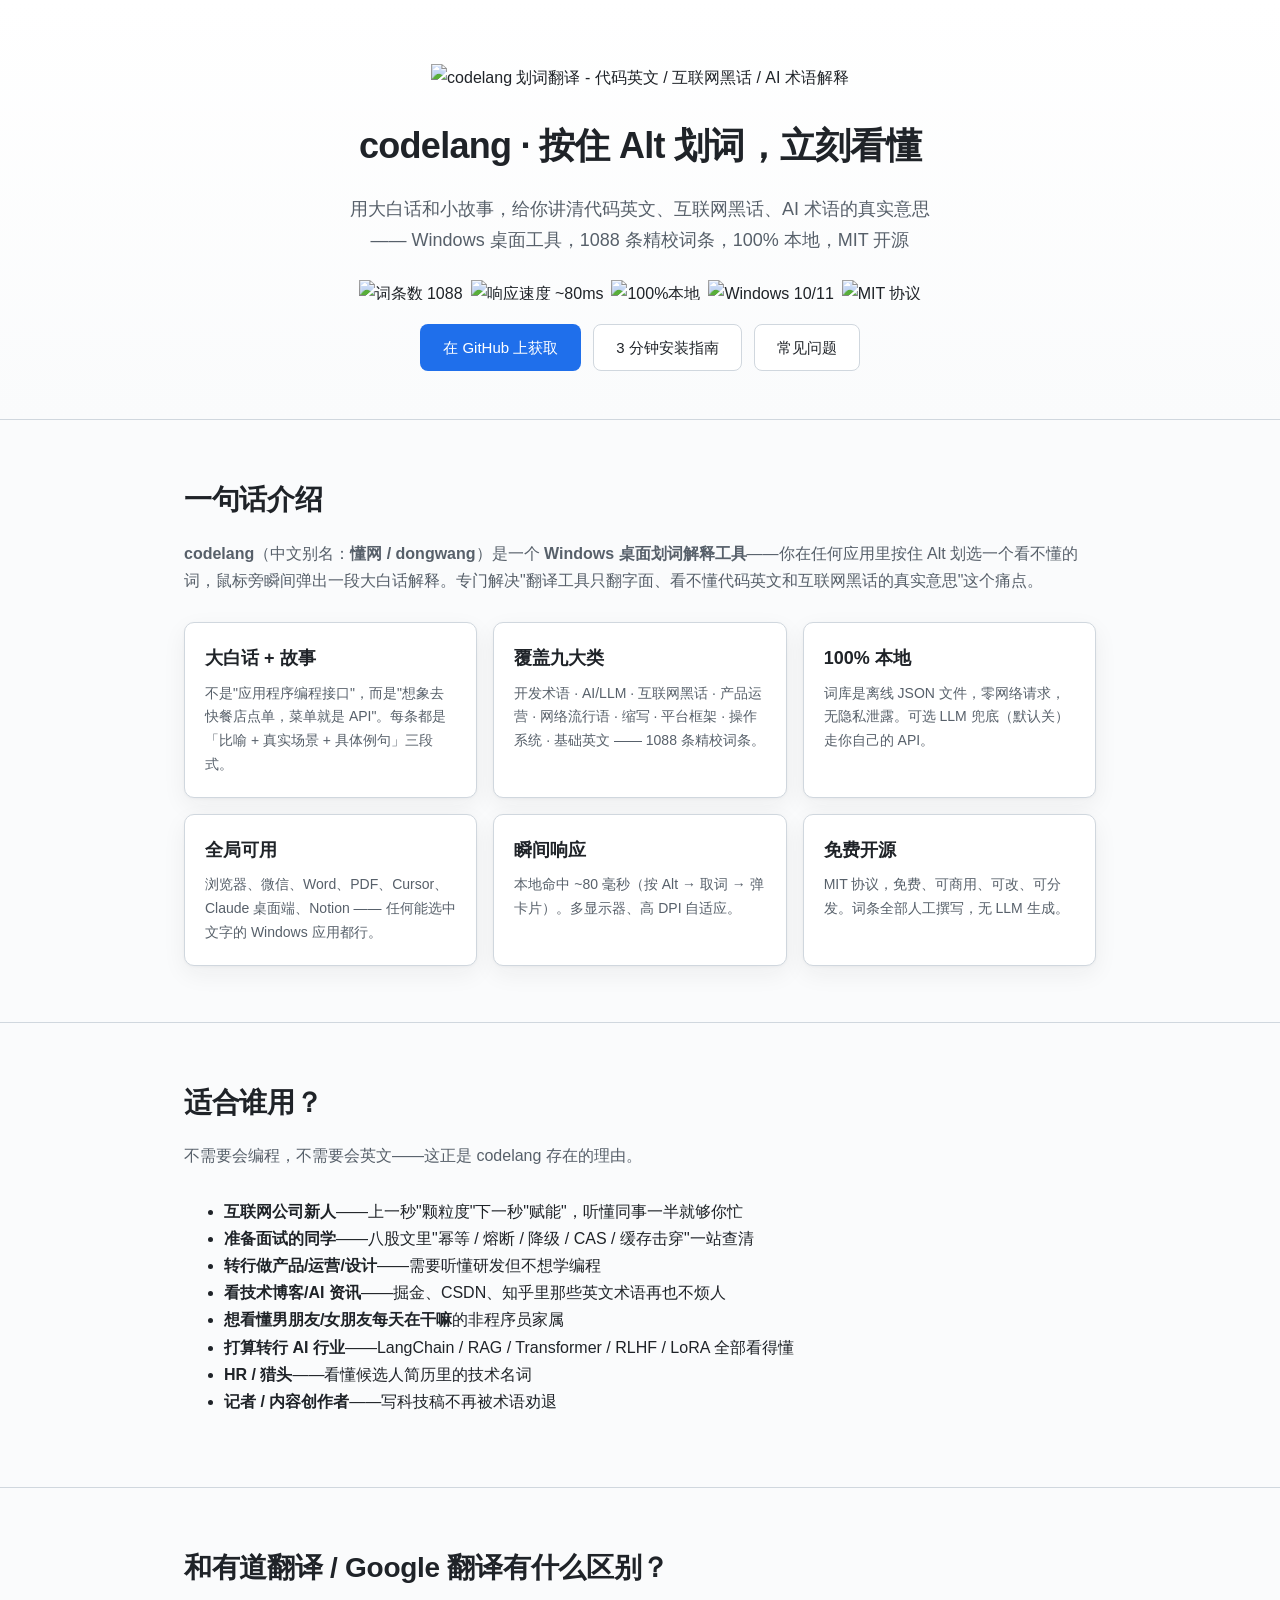
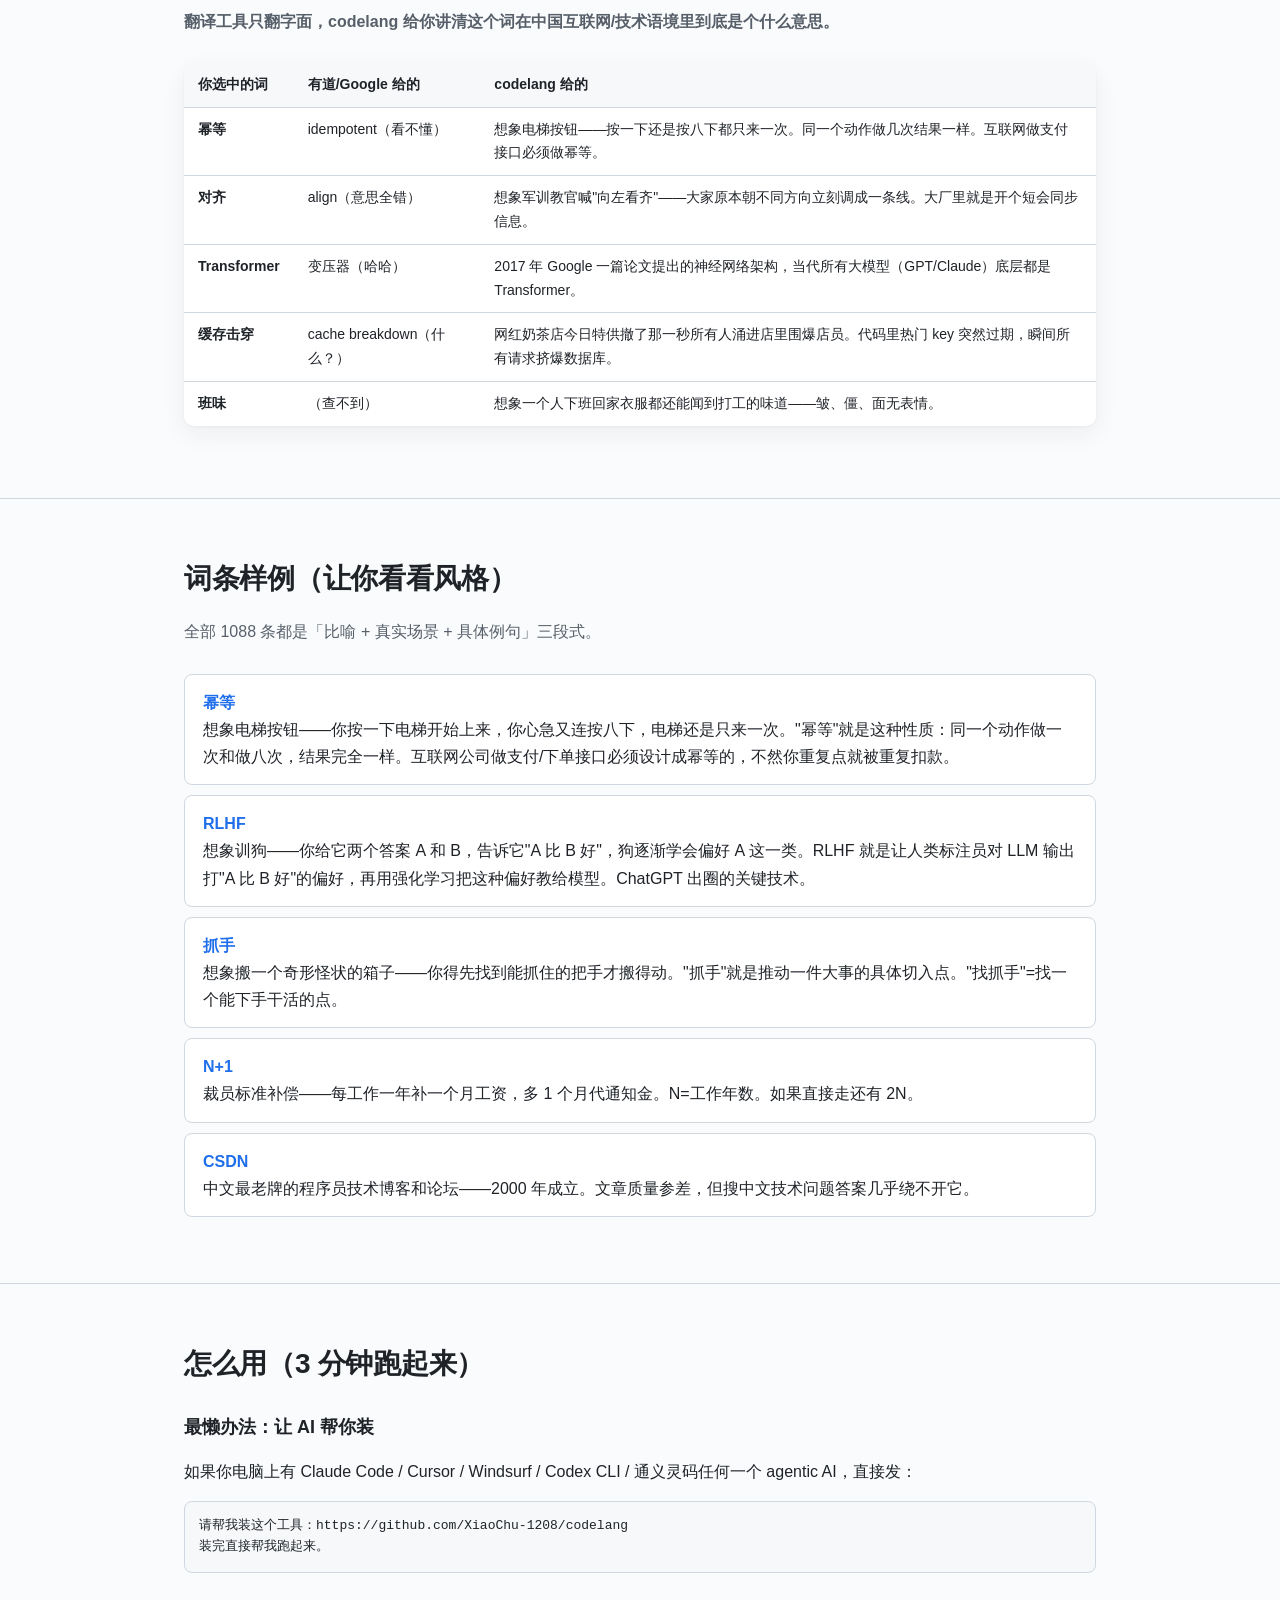
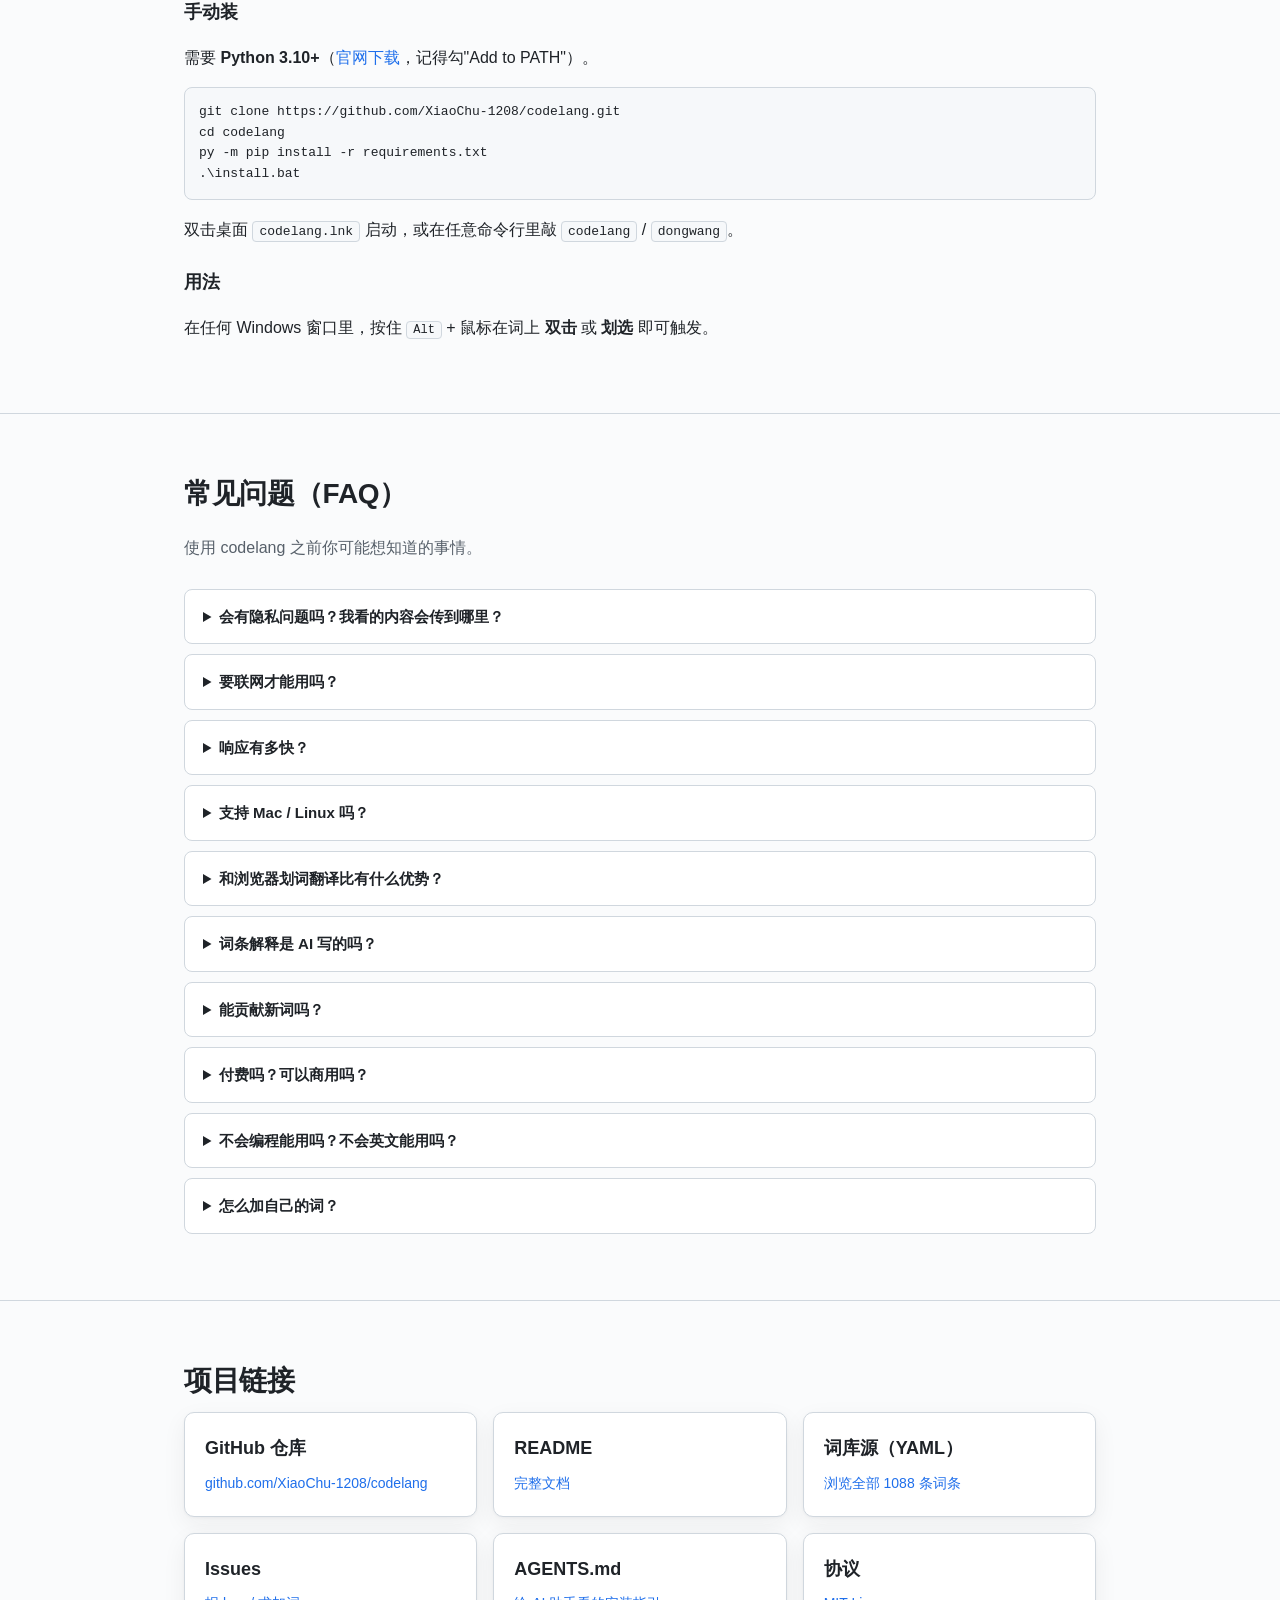
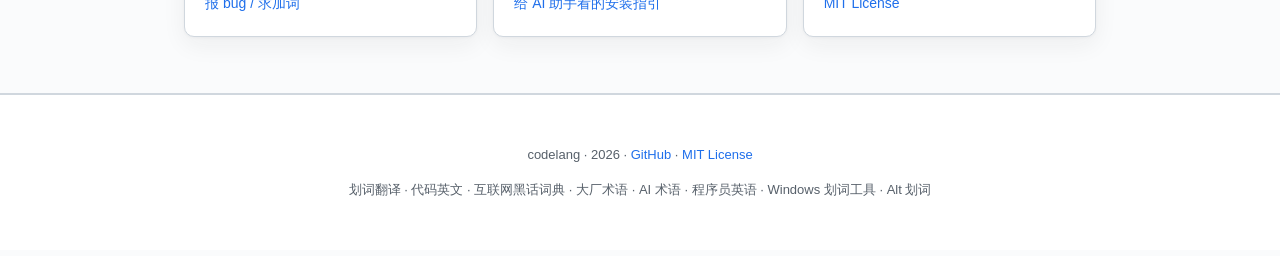
==== docs/index.html @ fe02ad82 "welcome 重做 + 版本号单数据源自动 bump welcome.py: - 参考竖型构图重做，PIL 在底盘下方合成淡青色光柱（trapezoid + 渐变 + 高斯模糊） - 旋转 -15°" ====
<!DOCTYPE html>
<html lang="zh-CN">
<head>
  <meta charset="UTF-8" />
  <meta name="viewport" content="width=device-width, initial-scale=1.0" />

  <!-- 基础 SEO -->
  <title>codelang · Windows 划词解释工具 | 代码英文 / 互联网黑话 / AI 术语秒懂</title>
  <meta name="description" content="codelang 是一个开源 Windows 桌面划词解释工具——按住 Alt + 鼠标划词，立刻弹出大白话解释卡片。1088 条人工撰写词条，覆盖代码英文、AI/LLM 术语、互联网公司黑话、面试八股、产品运营、网络流行语。100% 本地，零网络请求，MIT 协议免费开源。" />
  <meta name="keywords" content="划词翻译,代码英文,互联网黑话词典,大厂术语,程序员英语,AI 术语,LLM 术语,大模型术语,八股文,面试术语,中文 IT 词典,大白话编程,桌面划词工具,Windows 划词工具,Alt 划词,鼠标划词,术语词典,Transformer 是什么,RAG 是什么,幂等是什么,对齐是什么,颗粒度是什么,抓手是什么,班味,牛马,OKR,KPI,LGTM,LoRA,RLHF,MCP,vibe coding,Cursor,Claude Code,code dictionary,jargon translator,Chinese tech glossary" />
  <meta name="author" content="XiaoChu-1208" />
  <meta name="robots" content="index, follow" />
  <meta name="googlebot" content="index, follow" />
  <meta name="referrer" content="no-referrer-when-downgrade" />
  <link rel="canonical" href="https://xiaochu-1208.github.io/codelang/" />

  <!-- Open Graph（微信/QQ/Facebook/LinkedIn 分享卡） -->
  <meta property="og:type" content="website" />
  <meta property="og:site_name" content="codelang" />
  <meta property="og:title" content="codelang · 按住 Alt 划词，代码英文和互联网黑话秒懂" />
  <meta property="og:description" content="Windows 桌面划词解释工具。1088 条大白话词条，覆盖代码、AI、黑话、面试术语。100% 本地，开源 MIT。" />
  <meta property="og:url" content="https://xiaochu-1208.github.io/codelang/" />
  <meta property="og:image" content="https://raw.githubusercontent.com/XiaoChu-1208/codelang/main/assets/logo/banner-hero.png" />
  <meta property="og:image:width" content="1200" />
  <meta property="og:image:height" content="630" />
  <meta property="og:image:alt" content="codelang — 划词解释代码英文、互联网黑话、AI 术语" />
  <meta property="og:locale" content="zh_CN" />
  <meta property="og:locale:alternate" content="en_US" />

  <!-- Twitter Card -->
  <meta name="twitter:card" content="summary_large_image" />
  <meta name="twitter:title" content="codelang · 按住 Alt 划词，代码英文和互联网黑话秒懂" />
  <meta name="twitter:description" content="Windows 桌面划词解释工具。1088 条大白话词条，覆盖代码、AI、黑话、面试术语。100% 本地。" />
  <meta name="twitter:image" content="https://raw.githubusercontent.com/XiaoChu-1208/codelang/main/assets/logo/banner-hero.png" />
  <meta name="twitter:image:alt" content="codelang — 划词解释代码英文、互联网黑话、AI 术语" />

  <!-- Favicon -->
  <link rel="icon" type="image/png" sizes="32x32" href="https://raw.githubusercontent.com/XiaoChu-1208/codelang/main/assets/logo/icon-32.png" />
  <link rel="icon" type="image/png" sizes="16x16" href="https://raw.githubusercontent.com/XiaoChu-1208/codelang/main/assets/logo/icon-16.png" />
  <link rel="apple-touch-icon" sizes="256x256" href="https://raw.githubusercontent.com/XiaoChu-1208/codelang/main/assets/logo/icon-256.png" />

  <!-- 国际化（备用语言） -->
  <link rel="alternate" hreflang="zh-CN" href="https://xiaochu-1208.github.io/codelang/" />
  <link rel="alternate" hreflang="x-default" href="https://xiaochu-1208.github.io/codelang/" />

  <!-- 结构化数据：SoftwareApplication -->
  <script type="application/ld+json">
  {
    "@context": "https://schema.org",
    "@type": "SoftwareApplication",
    "name": "codelang",
    "alternateName": ["懂网", "dongwang", "代码黑话词典"],
    "operatingSystem": "Windows 10, Windows 11",
    "applicationCategory": "UtilityApplication",
    "applicationSubCategory": "Dictionary",
    "softwareVersion": "0.1.2",
    "downloadUrl": "https://github.com/XiaoChu-1208/codelang",
    "url": "https://github.com/XiaoChu-1208/codelang",
    "sameAs": ["https://github.com/XiaoChu-1208/codelang"],
    "license": "https://opensource.org/licenses/MIT",
    "inLanguage": ["zh-CN", "en"],
    "description": "一个用大白话和小故事，给你解释代码英文、互联网黑话、AI 术语的 Windows 桌面小工具。按住 Alt + 鼠标划词，立刻弹出解释卡片。1088 条人工撰写词条，100% 本地查询，MIT 协议开源免费。",
    "featureList": [
      "Alt + 鼠标划词全局触发（任意 Windows 窗口）",
      "1088 条人工撰写词条 / 2410 个查询键",
      "9 大类覆盖：开发术语、AI/LLM、互联网黑话、产品运营、流行语、缩写、平台、系统、基础英文",
      "100% 本地查询，无网络请求，无隐私泄露",
      "可选 LLM 兜底（Anthropic Claude / OpenAI）",
      "支持任意 Windows 窗口（浏览器、Office、PDF、Cursor、Claude 桌面端、IM）",
      "多显示器、高 DPI 自适应"
    ],
    "offers": {"@type": "Offer", "price": "0", "priceCurrency": "USD"},
    "aggregateRating": {"@type": "AggregateRating", "ratingValue": "5", "ratingCount": "1", "bestRating": "5"},
    "author": {"@type": "Person", "name": "XiaoChu-1208", "url": "https://github.com/XiaoChu-1208"},
    "image": "https://raw.githubusercontent.com/XiaoChu-1208/codelang/main/assets/logo/banner-hero.png"
  }
  </script>

  <!-- 结构化数据：FAQPage -->
  <script type="application/ld+json">
  {
    "@context": "https://schema.org",
    "@type": "FAQPage",
    "mainEntity": [
      {
        "@type": "Question",
        "name": "codelang 是什么？",
        "acceptedAnswer": {
          "@type": "Answer",
          "text": "codelang（中文别名：懂网 / dongwang）是一个开源的 Windows 桌面划词解释工具。在任何 Windows 应用里（浏览器、微信、Word、PDF、Cursor、Claude 桌面端）按住 Alt 键 + 鼠标划词，鼠标旁立刻弹出大白话解释卡片。专门用比喻和故事讲清代码英文、互联网黑话、AI 术语的真实意思。收录 1088 条人工撰写词条，100% 本地查询，MIT 协议免费开源。"
        }
      },
      {
        "@type": "Question",
        "name": "和有道翻译、Google 翻译有什么区别？",
        "acceptedAnswer": {
          "@type": "Answer",
          "text": "翻译工具只翻字面，codelang 给你讲清这个词在中国互联网/技术语境里的真实意思。比如 'Transformer' 有道翻译给你 '变压器'，codelang 告诉你 '2017 年 Google 论文提出的神经网络架构，当代所有大模型底层都是它'；'对齐' 翻译给 'align'，codelang 告诉你 '想象军训教官喊向左看齐，大厂里就是开短会同步信息'。"
        }
      },
      {
        "@type": "Question",
        "name": "和 OpenAI Translator、Bob、沉浸式翻译有什么区别？",
        "acceptedAnswer": {
          "@type": "Answer",
          "text": "那些工具是翻译器，codelang 是词典 + 解释器。它们把英文翻成中文（仍然是字面），codelang 直接给你讲懂这个概念。看完 codelang 解释会 '原来这就是 Transformer'，看完翻译你只知道字面是 '变压器'。"
        }
      },
      {
        "@type": "Question",
        "name": "需要会编程才能用吗？",
        "acceptedAnswer": {
          "@type": "Answer",
          "text": "完全不需要。所有 1088 条解释都用大白话 + 生活比喻——比如 API 不会说 '应用程序编程接口' 而是 '想象去快餐店点单，菜单就是 API'。产品经理、运营、设计师、HR、家属都能用。"
        }
      },
      {
        "@type": "Question",
        "name": "支持哪些操作系统？",
        "acceptedAnswer": {
          "@type": "Answer",
          "text": "目前只支持 Windows 10 / 11（依赖 Win32 API 取剪贴板和监听全局热键）。macOS 和 Linux 版在规划中，欢迎贡献。备用方案：浏览器扩展可在 Chrome/Edge/Firefox 上使用（限网页内）。"
        }
      },
      {
        "@type": "Question",
        "name": "会有隐私问题吗？我看的内容会传到哪里？",
        "acceptedAnswer": {
          "@type": "Answer",
          "text": "完全本地。词库是离线 JSON 文件，查询全在你电脑内存里完成，零网络请求。除非你主动开启 'AI 兜底'（默认关），才会把没收录的词单独发给 AI 解释——这个功能 100% 可选。"
        }
      },
      {
        "@type": "Question",
        "name": "怎么安装？",
        "acceptedAnswer": {
          "@type": "Answer",
          "text": "需要 Python 3.10+。从 GitHub 克隆 https://github.com/XiaoChu-1208/codelang，跑 py -m pip install -r requirements.txt，双击 install.bat 自动加 PATH 和桌面快捷方式。最懒的方式是让 Claude Code / Cursor 等 AI 助手帮你装：直接发链接给 AI 说 '帮我装这个工具'。"
        }
      },
      {
        "@type": "Question",
        "name": "响应速度有多快？",
        "acceptedAnswer": {
          "@type": "Answer",
          "text": "本地命中 ~80 毫秒（含按 Alt → 取词 → 弹卡片 → 显示），体感是'瞬间'。"
        }
      },
      {
        "@type": "Question",
        "name": "词条样例长什么样？",
        "acceptedAnswer": {
          "@type": "Answer",
          "text": "全部「比喻 + 真实场景 + 具体例句」三段式。例：幂等 → '想象电梯按钮——按一下还是按八下都只来一次'；缓存击穿 → '网红奶茶店今日特供撤了那一秒所有人涌进店里围爆店员'；RLHF → '想象训狗，你给它两个答案告诉它 A 比 B 好，狗逐渐学会偏好 A'；班味 → '一个人下班回家衣服都还能闻到打工的味道——皱、僵、面无表情'。"
        }
      },
      {
        "@type": "Question",
        "name": "付费吗？可以商用吗？",
        "acceptedAnswer": {
          "@type": "Answer",
          "text": "100% 免费、开源、MIT 协议。可商用、可改、可分发，无任何限制。"
        }
      }
    ]
  }
  </script>

  <style>
    :root {
      --bg: #fafbfc;
      --bg-card: #ffffff;
      --bg-code: #f6f8fa;
      --fg: #1f2328;
      --fg-muted: #57606a;
      --border: #d0d7de;
      --accent: #1f6feb;
      --accent-hover: #1158c7;
      --green: #1a7f37;
      --orange: #d97706;
      --shadow: 0 1px 3px rgba(31, 35, 40, 0.04), 0 8px 24px rgba(31, 35, 40, 0.06);
    }
    @media (prefers-color-scheme: dark) {
      :root {
        --bg: #0d1117;
        --bg-card: #161b22;
        --bg-code: #1c2128;
        --fg: #e6edf3;
        --fg-muted: #8b949e;
        --border: #30363d;
        --accent: #58a6ff;
        --accent-hover: #79b8ff;
        --green: #3fb950;
        --orange: #f0883e;
        --shadow: 0 1px 3px rgba(0, 0, 0, 0.4), 0 8px 24px rgba(0, 0, 0, 0.3);
      }
    }
    * { box-sizing: border-box; }
    html { scroll-behavior: smooth; }
    body {
      margin: 0;
      font-family: -apple-system, BlinkMacSystemFont, "Segoe UI", "PingFang SC", "Microsoft YaHei", "Helvetica Neue", Arial, sans-serif;
      font-size: 16px;
      line-height: 1.7;
      color: var(--fg);
      background: var(--bg);
      -webkit-font-smoothing: antialiased;
    }
    .container {
      max-width: 960px;
      margin: 0 auto;
      padding: 0 24px;
    }
    header.hero {
      padding: 64px 24px 48px;
      text-align: center;
      background: linear-gradient(180deg, var(--bg-card) 0%, var(--bg) 100%);
      border-bottom: 1px solid var(--border);
    }
    header.hero img.banner {
      max-width: 560px;
      width: 100%;
      height: auto;
      margin-bottom: 24px;
    }
    header.hero h1 {
      font-size: 36px;
      margin: 0 0 12px;
      letter-spacing: -0.02em;
    }
    header.hero .tagline {
      font-size: 18px;
      color: var(--fg-muted);
      margin-bottom: 24px;
    }
    .badges { display: flex; gap: 8px; justify-content: center; flex-wrap: wrap; margin: 20px 0; }
    .badges img { height: 20px; }
    .cta-row { display: flex; gap: 12px; justify-content: center; flex-wrap: wrap; margin-top: 24px; }
    .btn {
      display: inline-block;
      padding: 10px 22px;
      border-radius: 8px;
      font-size: 15px;
      font-weight: 500;
      text-decoration: none;
      transition: all 0.15s;
      border: 1px solid transparent;
    }
    .btn.primary { background: var(--accent); color: white; }
    .btn.primary:hover { background: var(--accent-hover); }
    .btn.secondary { background: var(--bg-card); color: var(--fg); border-color: var(--border); }
    .btn.secondary:hover { background: var(--bg-code); }

    section { padding: 56px 0; border-bottom: 1px solid var(--border); }
    section:last-child { border-bottom: none; }
    section h2 {
      font-size: 28px;
      margin: 0 0 8px;
      letter-spacing: -0.01em;
    }
    section .lead {
      color: var(--fg-muted);
      font-size: 16px;
      margin-bottom: 28px;
    }
    h3 { font-size: 18px; margin: 24px 0 8px; }

    .grid {
      display: grid;
      grid-template-columns: repeat(auto-fit, minmax(280px, 1fr));
      gap: 16px;
    }
    .card {
      background: var(--bg-card);
      border: 1px solid var(--border);
      border-radius: 10px;
      padding: 20px;
      box-shadow: var(--shadow);
    }
    .card h3 { margin-top: 0; }
    .card p { margin: 0; color: var(--fg-muted); font-size: 14px; }

    table {
      width: 100%;
      border-collapse: collapse;
      margin: 16px 0;
      background: var(--bg-card);
      border-radius: 10px;
      overflow: hidden;
      box-shadow: var(--shadow);
    }
    table th, table td {
      padding: 10px 14px;
      text-align: left;
      border-bottom: 1px solid var(--border);
      font-size: 14px;
      vertical-align: top;
    }
    table th { background: var(--bg-code); font-weight: 600; }
    table tr:last-child td { border-bottom: none; }

    code, kbd {
      font-family: ui-monospace, SFMono-Regular, "SF Mono", Consolas, "Liberation Mono", monospace;
      font-size: 13px;
      background: var(--bg-code);
      padding: 2px 6px;
      border-radius: 4px;
      border: 1px solid var(--border);
    }
    kbd { font-size: 12px; padding: 1px 6px; }
    pre {
      background: var(--bg-code);
      border: 1px solid var(--border);
      border-radius: 8px;
      padding: 14px;
      overflow-x: auto;
      font-size: 13px;
      line-height: 1.6;
    }
    pre code { background: none; border: none; padding: 0; }

    details.faq {
      background: var(--bg-card);
      border: 1px solid var(--border);
      border-radius: 8px;
      padding: 14px 18px;
      margin-bottom: 10px;
    }
    details.faq summary { cursor: pointer; font-weight: 600; font-size: 15px; }
    details.faq[open] summary { margin-bottom: 8px; }
    details.faq p { margin: 6px 0; color: var(--fg); }

    .term-sample {
      background: var(--bg-card);
      border: 1px solid var(--border);
      border-radius: 8px;
      padding: 14px 18px;
      margin: 10px 0;
    }
    .term-sample b { color: var(--accent); }

    footer {
      text-align: center;
      padding: 36px 24px;
      color: var(--fg-muted);
      font-size: 13px;
      border-top: 1px solid var(--border);
      background: var(--bg-card);
    }
    footer a { color: var(--accent); text-decoration: none; }
    footer a:hover { text-decoration: underline; }

    a { color: var(--accent); text-decoration: none; }
    a:hover { text-decoration: underline; }

    @media (max-width: 640px) {
      header.hero { padding: 40px 16px 32px; }
      header.hero h1 { font-size: 26px; }
      header.hero .tagline { font-size: 16px; }
      section { padding: 40px 0; }
      section h2 { font-size: 22px; }
    }
  </style>
</head>

<body>

<header class="hero">
  <div class="container">
    <img src="https://raw.githubusercontent.com/XiaoChu-1208/codelang/main/assets/logo/banner-hero.png" alt="codelang 划词翻译 - 代码英文 / 互联网黑话 / AI 术语解释" class="banner" />
    <h1>codelang · 按住 Alt 划词，立刻看懂</h1>
    <p class="tagline">用大白话和小故事，给你讲清代码英文、互联网黑话、AI 术语的真实意思<br>—— Windows 桌面工具，1088 条精校词条，100% 本地，MIT 开源</p>

    <div class="badges">
      <img alt="词条数 1088" src="https://img.shields.io/badge/词条-1088-blue">
      <img alt="响应速度 ~80ms" src="https://img.shields.io/badge/响应-~80ms-green">
      <img alt="100%本地" src="https://img.shields.io/badge/100%25-本地-orange">
      <img alt="Windows 10/11" src="https://img.shields.io/badge/Windows-10%20%7C%2011-blueviolet">
      <img alt="MIT 协议" src="https://img.shields.io/badge/license-MIT-lightgrey">
    </div>

    <div class="cta-row">
      <a href="https://github.com/XiaoChu-1208/codelang" class="btn primary">在 GitHub 上获取</a>
      <a href="#install" class="btn secondary">3 分钟安装指南</a>
      <a href="#faq" class="btn secondary">常见问题</a>
    </div>
  </div>
</header>

<section id="tldr">
  <div class="container">
    <h2>一句话介绍</h2>
    <p class="lead"><b>codelang</b>（中文别名：<b>懂网 / dongwang</b>）是一个 <b>Windows 桌面划词解释工具</b>——你在任何应用里按住 Alt 划选一个看不懂的词，鼠标旁瞬间弹出一段大白话解释。专门解决"翻译工具只翻字面、看不懂代码英文和互联网黑话的真实意思"这个痛点。</p>

    <div class="grid">
      <div class="card">
        <h3>大白话 + 故事</h3>
        <p>不是"应用程序编程接口"，而是"想象去快餐店点单，菜单就是 API"。每条都是「比喻 + 真实场景 + 具体例句」三段式。</p>
      </div>
      <div class="card">
        <h3>覆盖九大类</h3>
        <p>开发术语 · AI/LLM · 互联网黑话 · 产品运营 · 网络流行语 · 缩写 · 平台框架 · 操作系统 · 基础英文 —— 1088 条精校词条。</p>
      </div>
      <div class="card">
        <h3>100% 本地</h3>
        <p>词库是离线 JSON 文件，零网络请求，无隐私泄露。可选 LLM 兜底（默认关）走你自己的 API。</p>
      </div>
      <div class="card">
        <h3>全局可用</h3>
        <p>浏览器、微信、Word、PDF、Cursor、Claude 桌面端、Notion —— 任何能选中文字的 Windows 应用都行。</p>
      </div>
      <div class="card">
        <h3>瞬间响应</h3>
        <p>本地命中 ~80 毫秒（按 Alt → 取词 → 弹卡片）。多显示器、高 DPI 自适应。</p>
      </div>
      <div class="card">
        <h3>免费开源</h3>
        <p>MIT 协议，免费、可商用、可改、可分发。词条全部人工撰写，无 LLM 生成。</p>
      </div>
    </div>
  </div>
</section>

<section id="who">
  <div class="container">
    <h2>适合谁用？</h2>
    <p class="lead">不需要会编程，不需要会英文——这正是 codelang 存在的理由。</p>
    <ul>
      <li><b>互联网公司新人</b>——上一秒"颗粒度"下一秒"赋能"，听懂同事一半就够你忙</li>
      <li><b>准备面试的同学</b>——八股文里"幂等 / 熔断 / 降级 / CAS / 缓存击穿"一站查清</li>
      <li><b>转行做产品/运营/设计</b>——需要听懂研发但不想学编程</li>
      <li><b>看技术博客/AI 资讯</b>——掘金、CSDN、知乎里那些英文术语再也不烦人</li>
      <li><b>想看懂男朋友/女朋友每天在干嘛</b>的非程序员家属</li>
      <li><b>打算转行 AI 行业</b>——LangChain / RAG / Transformer / RLHF / LoRA 全部看得懂</li>
      <li><b>HR / 猎头</b>——看懂候选人简历里的技术名词</li>
      <li><b>记者 / 内容创作者</b>——写科技稿不再被术语劝退</li>
    </ul>
  </div>
</section>

<section id="vs">
  <div class="container">
    <h2>和有道翻译 / Google 翻译有什么区别？</h2>
    <p class="lead"><b>翻译工具只翻字面，codelang 给你讲清这个词在中国互联网/技术语境里到底是个什么意思。</b></p>
    <table>
      <thead>
        <tr><th>你选中的词</th><th>有道/Google 给的</th><th>codelang 给的</th></tr>
      </thead>
      <tbody>
        <tr>
          <td><b>幂等</b></td>
          <td>idempotent（看不懂）</td>
          <td>想象电梯按钮——按一下还是按八下都只来一次。同一个动作做几次结果一样。互联网做支付接口必须做幂等。</td>
        </tr>
        <tr>
          <td><b>对齐</b></td>
          <td>align（意思全错）</td>
          <td>想象军训教官喊"向左看齐"——大家原本朝不同方向立刻调成一条线。大厂里就是开个短会同步信息。</td>
        </tr>
        <tr>
          <td><b>Transformer</b></td>
          <td>变压器（哈哈）</td>
          <td>2017 年 Google 一篇论文提出的神经网络架构，当代所有大模型（GPT/Claude）底层都是 Transformer。</td>
        </tr>
        <tr>
          <td><b>缓存击穿</b></td>
          <td>cache breakdown（什么？）</td>
          <td>网红奶茶店今日特供撤了那一秒所有人涌进店里围爆店员。代码里热门 key 突然过期，瞬间所有请求挤爆数据库。</td>
        </tr>
        <tr>
          <td><b>班味</b></td>
          <td>（查不到）</td>
          <td>想象一个人下班回家衣服都还能闻到打工的味道——皱、僵、面无表情。</td>
        </tr>
      </tbody>
    </table>
  </div>
</section>

<section id="samples">
  <div class="container">
    <h2>词条样例（让你看看风格）</h2>
    <p class="lead">全部 1088 条都是「比喻 + 真实场景 + 具体例句」三段式。</p>

    <div class="term-sample">
      <b>幂等</b><br>
      想象电梯按钮——你按一下电梯开始上来，你心急又连按八下，电梯还是只来一次。"幂等"就是这种性质：同一个动作做一次和做八次，结果完全一样。互联网公司做支付/下单接口必须设计成幂等的，不然你重复点就被重复扣款。
    </div>

    <div class="term-sample">
      <b>RLHF</b><br>
      想象训狗——你给它两个答案 A 和 B，告诉它"A 比 B 好"，狗逐渐学会偏好 A 这一类。RLHF 就是让人类标注员对 LLM 输出打"A 比 B 好"的偏好，再用强化学习把这种偏好教给模型。ChatGPT 出圈的关键技术。
    </div>

    <div class="term-sample">
      <b>抓手</b><br>
      想象搬一个奇形怪状的箱子——你得先找到能抓住的把手才搬得动。"抓手"就是推动一件大事的具体切入点。"找抓手"=找一个能下手干活的点。
    </div>

    <div class="term-sample">
      <b>N+1</b><br>
      裁员标准补偿——每工作一年补一个月工资，多 1 个月代通知金。N=工作年数。如果直接走还有 2N。
    </div>

    <div class="term-sample">
      <b>CSDN</b><br>
      中文最老牌的程序员技术博客和论坛——2000 年成立。文章质量参差，但搜中文技术问题答案几乎绕不开它。
    </div>
  </div>
</section>

<section id="install">
  <div class="container">
    <h2>怎么用（3 分钟跑起来）</h2>

    <h3>最懒办法：让 AI 帮你装</h3>
    <p>如果你电脑上有 Claude Code / Cursor / Windsurf / Codex CLI / 通义灵码任何一个 agentic AI，直接发：</p>
    <pre><code>请帮我装这个工具：https://github.com/XiaoChu-1208/codelang
装完直接帮我跑起来。</code></pre>

    <h3>手动装</h3>
    <p>需要 <b>Python 3.10+</b>（<a href="https://www.python.org/downloads/">官网下载</a>，记得勾"Add to PATH"）。</p>
    <pre><code>git clone https://github.com/XiaoChu-1208/codelang.git
cd codelang
py -m pip install -r requirements.txt
.\install.bat</code></pre>
    <p>双击桌面 <code>codelang.lnk</code> 启动，或在任意命令行里敲 <code>codelang</code> / <code>dongwang</code>。</p>

    <h3>用法</h3>
    <p>在任何 Windows 窗口里，按住 <kbd>Alt</kbd> + 鼠标在词上 <b>双击</b> 或 <b>划选</b> 即可触发。</p>
  </div>
</section>

<section id="faq">
  <div class="container">
    <h2>常见问题（FAQ）</h2>
    <p class="lead">使用 codelang 之前你可能想知道的事情。</p>

    <details class="faq">
      <summary>会有隐私问题吗？我看的内容会传到哪里？</summary>
      <p>完全本地。词库是离线 JSON 文件，查询全在你电脑内存里完成，零网络请求。除非你主动开启"AI 兜底"（默认关），才会把没收录的词单独发给 AI 解释——这个功能 100% 可选。</p>
    </details>

    <details class="faq">
      <summary>要联网才能用吗？</summary>
      <p>不要。断网状态下完全可以用，词库都在本地。</p>
    </details>

    <details class="faq">
      <summary>响应有多快？</summary>
      <p>本地命中 ~80 毫秒（含按 Alt → 取词 → 弹卡片 → 显示），体感是"瞬间"。</p>
    </details>

    <details class="faq">
      <summary>支持 Mac / Linux 吗？</summary>
      <p>目前只有 Windows 版（依赖 Win32 API 取剪贴板和监听全局热键）。Mac/Linux 版在规划中，欢迎贡献。备用方案：浏览器扩展可在 Chrome/Edge/Firefox 上使用（限网页内）。</p>
    </details>

    <details class="faq">
      <summary>和浏览器划词翻译比有什么优势？</summary>
      <p>浏览器划词翻译只在浏览器里有效，codelang 在<b>任何窗口</b>都能用（Cursor、Claude 桌面端、PDF 阅读器、微信、Office 全覆盖）。而且我们不是翻译，是用比喻和场景化语言解释概念。</p>
    </details>

    <details class="faq">
      <summary>词条解释是 AI 写的吗？</summary>
      <p>所有词条都是人工撰写的大白话风格，不是 AI 直接生成的产物（虽然 Claude 帮忙起草，但每条都过了人工调校确保通俗易懂）。</p>
    </details>

    <details class="faq">
      <summary>能贡献新词吗？</summary>
      <p>欢迎！直接提 Pull Request 修改 <code>dict/*.yaml</code> 文件即可，格式参考已有词条。也可以提 Issue 说"我希望加 XXX 词"。</p>
    </details>

    <details class="faq">
      <summary>付费吗？可以商用吗？</summary>
      <p><b>100% 免费、开源、MIT 协议。</b>可商用、可改、可分发，无任何限制。</p>
    </details>

    <details class="faq">
      <summary>不会编程能用吗？不会英文能用吗？</summary>
      <p>能。这正是 codelang 存在的理由——所有解释都用大白话 + 生活比喻，不需要懂任何编程或英文。产品经理、运营、设计师、HR、家属都能用。</p>
    </details>

    <details class="faq">
      <summary>怎么加自己的词？</summary>
      <p>卡片弹出"未收录"时点「我录入这个词」按钮，输入含义保存，下次同样的词直接命中。不用懂代码、不用碰文件。或者直接编辑 <code>dict/*.yaml</code> 任何一个文件，托盘菜单点「重新加载词典」立即生效。</p>
    </details>
  </div>
</section>

<section id="links">
  <div class="container">
    <h2>项目链接</h2>
    <div class="grid">
      <div class="card">
        <h3>GitHub 仓库</h3>
        <p><a href="https://github.com/XiaoChu-1208/codelang">github.com/XiaoChu-1208/codelang</a></p>
      </div>
      <div class="card">
        <h3>README</h3>
        <p><a href="https://github.com/XiaoChu-1208/codelang/blob/main/README.md">完整文档</a></p>
      </div>
      <div class="card">
        <h3>词库源（YAML）</h3>
        <p><a href="https://github.com/XiaoChu-1208/codelang/tree/main/dict">浏览全部 1088 条词条</a></p>
      </div>
      <div class="card">
        <h3>Issues</h3>
        <p><a href="https://github.com/XiaoChu-1208/codelang/issues">报 bug / 求加词</a></p>
      </div>
      <div class="card">
        <h3>AGENTS.md</h3>
        <p><a href="https://github.com/XiaoChu-1208/codelang/blob/main/AGENTS.md">给 AI 助手看的安装指引</a></p>
      </div>
      <div class="card">
        <h3>协议</h3>
        <p><a href="https://github.com/XiaoChu-1208/codelang/blob/main/LICENSE">MIT License</a></p>
      </div>
    </div>
  </div>
</section>

<footer>
  <p>
    codelang · 2026 ·
    <a href="https://github.com/XiaoChu-1208/codelang">GitHub</a> ·
    <a href="https://github.com/XiaoChu-1208/codelang/blob/main/LICENSE">MIT License</a>
  </p>
  <p>
    划词翻译 · 代码英文 · 互联网黑话词典 · 大厂术语 · AI 术语 · 程序员英语 · Windows 划词工具 · Alt 划词
  </p>
</footer>

</body>
</html>
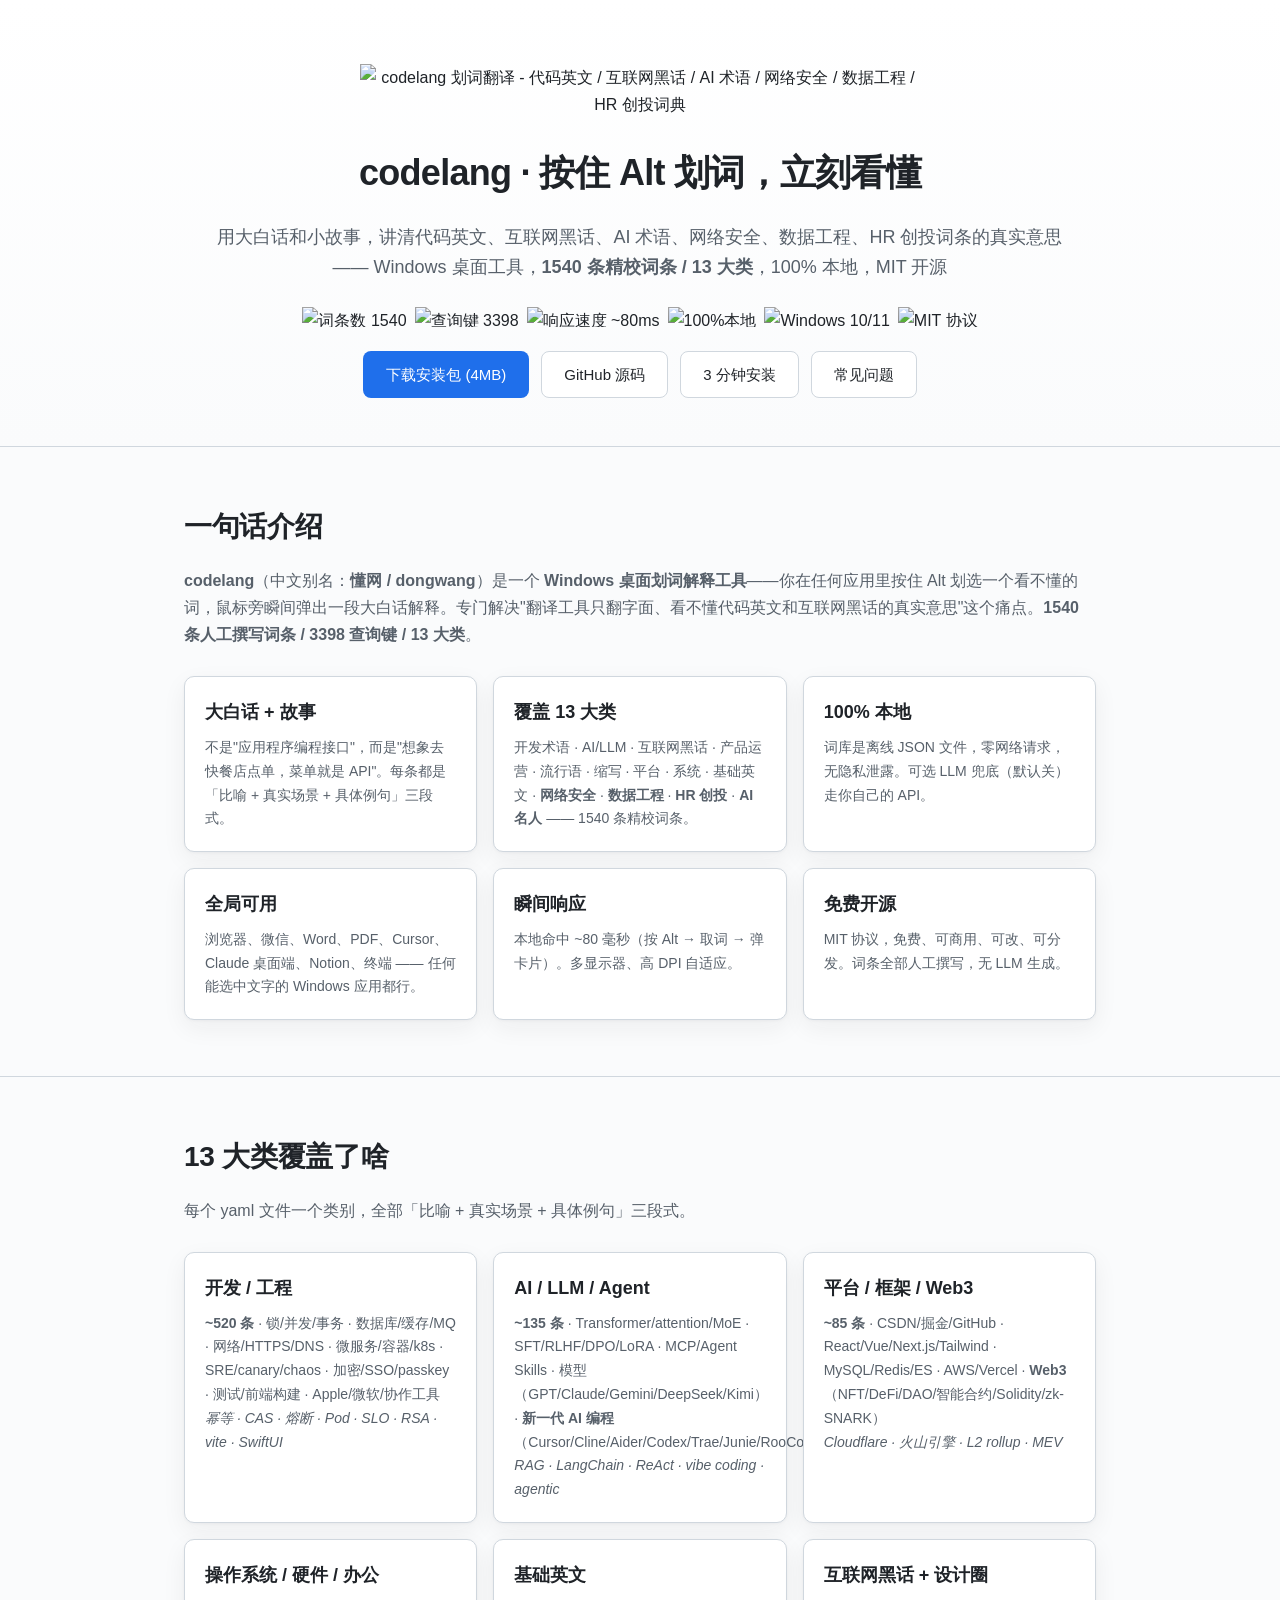
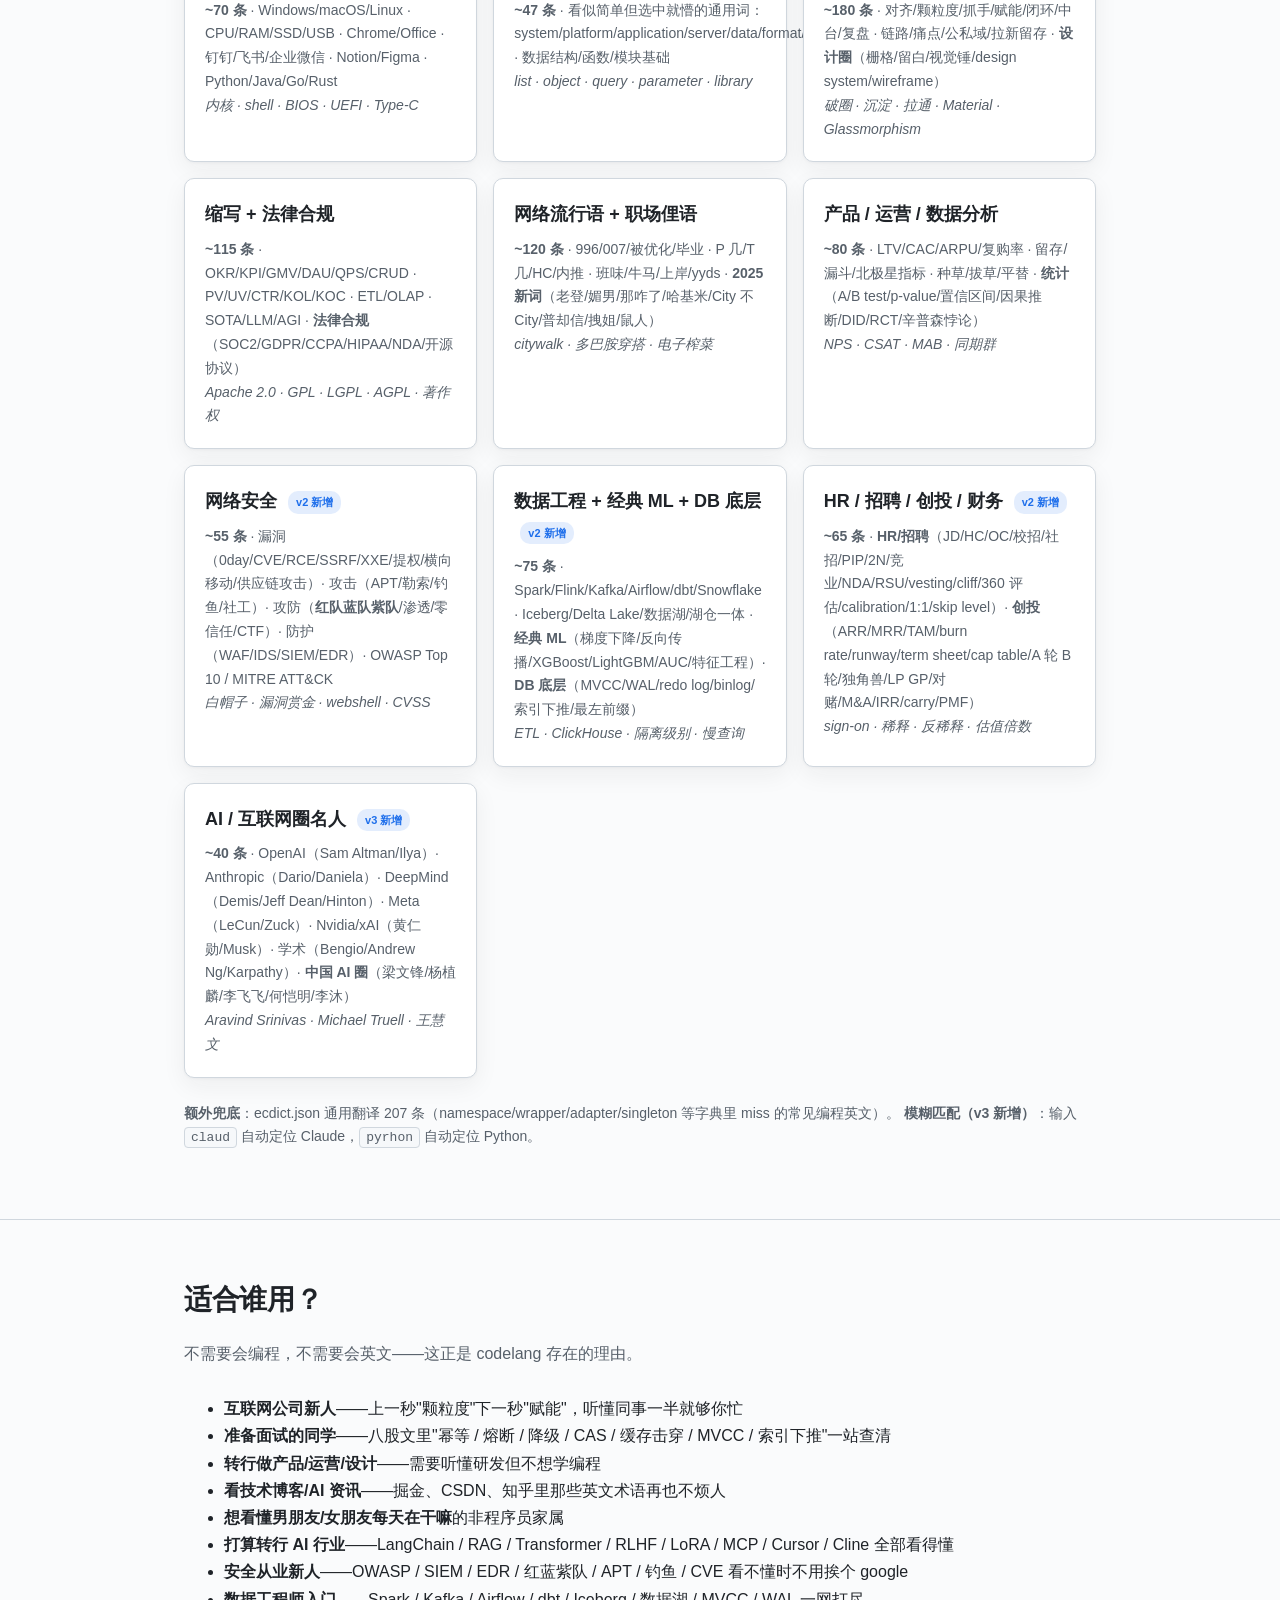
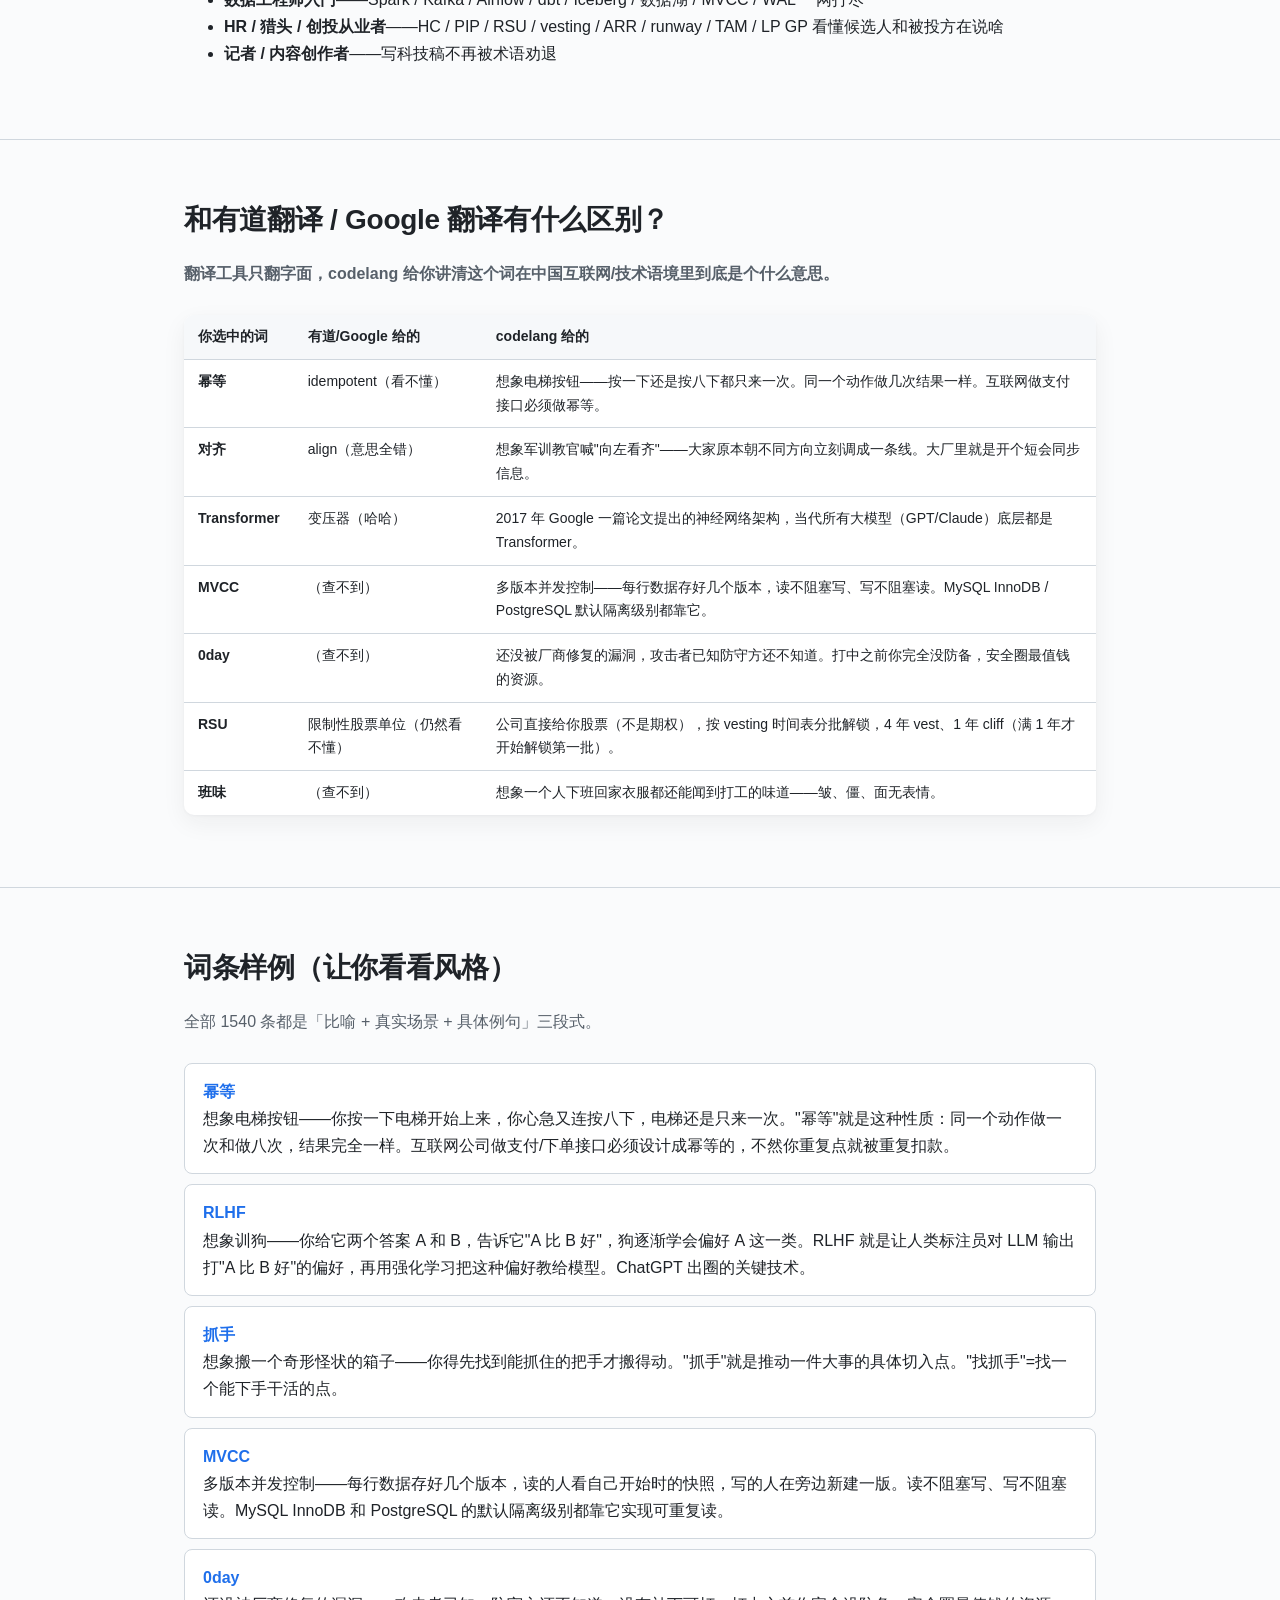
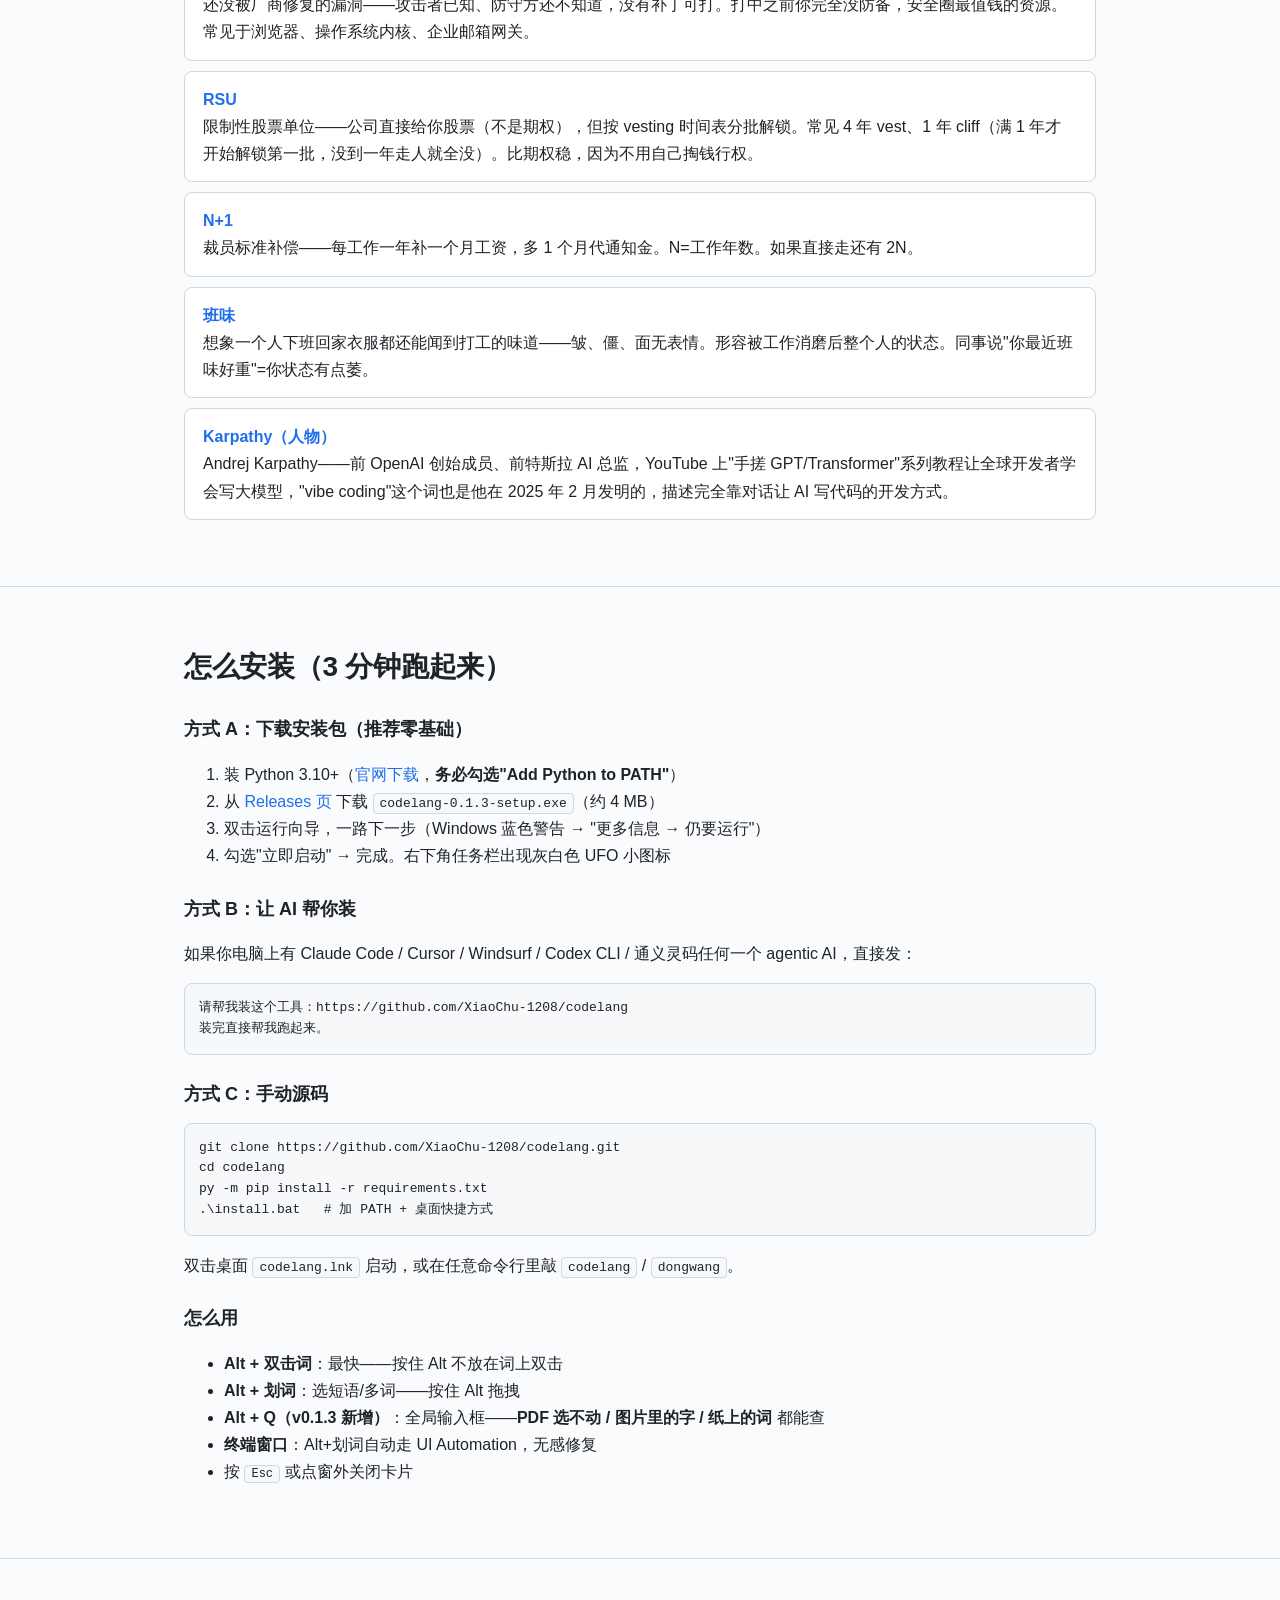
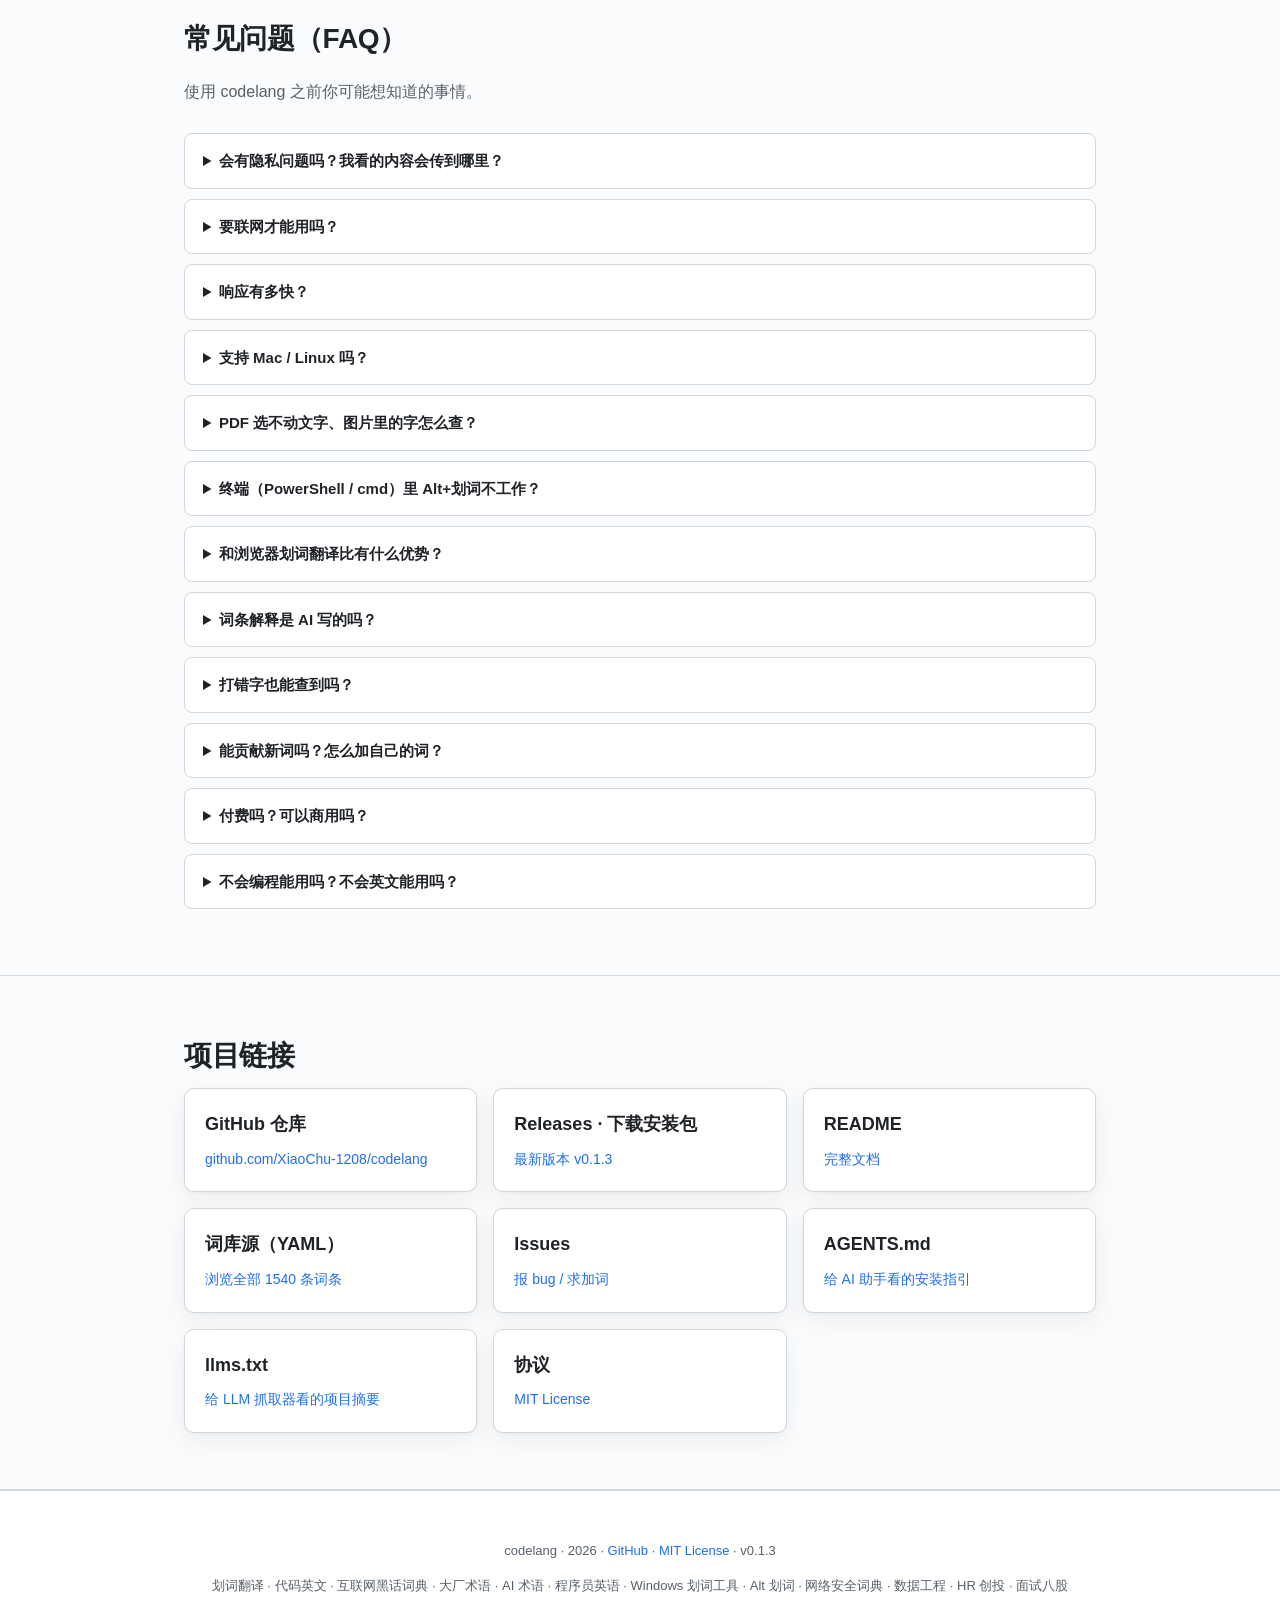
==== commit a05d072b: "chore(release): 1.0.0 Co-Authored-By: Claude Opus 4.7 (1M context) <noreply@anthropic.com>" ====
--- a/docs/index.html
+++ b/docs/index.html
@@ -5,11 +5,11 @@
   <meta name="viewport" content="width=device-width, initial-scale=1.0" />
 
   <!-- 基础 SEO -->
-  <title>codelang · Windows 划词解释工具 | 代码英文 / 互联网黑话 / AI 术语秒懂</title>
-  <meta name="description" content="codelang 是一个开源 Windows 桌面划词解释工具——按住 Alt + 鼠标划词，立刻弹出大白话解释卡片。1088 条人工撰写词条，覆盖代码英文、AI/LLM 术语、互联网公司黑话、面试八股、产品运营、网络流行语。100% 本地，零网络请求，MIT 协议免费开源。" />
-  <meta name="keywords" content="划词翻译,代码英文,互联网黑话词典,大厂术语,程序员英语,AI 术语,LLM 术语,大模型术语,八股文,面试术语,中文 IT 词典,大白话编程,桌面划词工具,Windows 划词工具,Alt 划词,鼠标划词,术语词典,Transformer 是什么,RAG 是什么,幂等是什么,对齐是什么,颗粒度是什么,抓手是什么,班味,牛马,OKR,KPI,LGTM,LoRA,RLHF,MCP,vibe coding,Cursor,Claude Code,code dictionary,jargon translator,Chinese tech glossary" />
+  <title>codelang · Windows 划词解释工具 | 1540 条代码英文 / 互联网黑话 / AI 术语 / 网络安全 / 数据工程 / HR 创投词典</title>
+  <meta name="description" content="codelang 是一个开源 Windows 桌面划词解释工具——按住 Alt + 鼠标划词，立刻弹出大白话解释卡片。1540 条人工撰写词条 / 3398 查询键，覆盖 13 大类：代码英文、AI/LLM、互联网黑话、面试八股、产品运营、网络安全、数据工程、HR 招聘、创投财务、AI 名人、网络流行语。100% 本地，零网络请求，MIT 协议免费开源。" />
+  <meta name="keywords" content="划词翻译,代码英文,互联网黑话词典,大厂术语,程序员英语,AI 术语,LLM 术语,大模型术语,八股文,面试术语,中文 IT 词典,大白话编程,桌面划词工具,Windows 划词工具,Alt 划词,鼠标划词,术语词典,Transformer 是什么,RAG 是什么,幂等是什么,对齐是什么,颗粒度是什么,抓手是什么,班味,牛马,OKR,KPI,LGTM,LoRA,RLHF,MCP,vibe coding,Cursor,Claude Code,Cline,Aider,网络安全词典,0day,CVE,APT,OWASP,红队蓝队,SIEM,EDR,MVCC,WAL,binlog,数据工程,Spark,Kafka,Airflow,XGBoost,数据湖,HR 词典,RSU,vesting,cliff,ARR,runway,TAM,独角兽,PMF,创投术语,老登,媚男,那咋了,哈基米,City 不 City,Karpathy,Sam Altman,梁文锋,何恺明,code dictionary,jargon translator,Chinese tech glossary,cybersecurity glossary,data engineering glossary" />
   <meta name="author" content="XiaoChu-1208" />
-  <meta name="robots" content="index, follow" />
+  <meta name="robots" content="index, follow, max-snippet:-1, max-image-preview:large, max-video-preview:-1" />
   <meta name="googlebot" content="index, follow" />
   <meta name="referrer" content="no-referrer-when-downgrade" />
   <link rel="canonical" href="https://xiaochu-1208.github.io/codelang/" />
@@ -17,20 +17,20 @@
   <!-- Open Graph（微信/QQ/Facebook/LinkedIn 分享卡） -->
   <meta property="og:type" content="website" />
   <meta property="og:site_name" content="codelang" />
-  <meta property="og:title" content="codelang · 按住 Alt 划词，代码英文和互联网黑话秒懂" />
-  <meta property="og:description" content="Windows 桌面划词解释工具。1088 条大白话词条，覆盖代码、AI、黑话、面试术语。100% 本地，开源 MIT。" />
+  <meta property="og:title" content="codelang · 按住 Alt 划词，1540 条大白话词条秒懂代码英文、互联网黑话、AI 术语" />
+  <meta property="og:description" content="Windows 桌面划词解释工具。1540 条精校词条 / 3398 查询键 / 13 大类，覆盖代码、AI、黑话、面试、安全、数据、HR、创投、流行语。100% 本地，开源 MIT。" />
   <meta property="og:url" content="https://xiaochu-1208.github.io/codelang/" />
   <meta property="og:image" content="https://raw.githubusercontent.com/XiaoChu-1208/codelang/main/assets/logo/banner-hero.png" />
   <meta property="og:image:width" content="1200" />
   <meta property="og:image:height" content="630" />
-  <meta property="og:image:alt" content="codelang — 划词解释代码英文、互联网黑话、AI 术语" />
+  <meta property="og:image:alt" content="codelang — 划词解释代码英文、互联网黑话、AI 术语、网络安全、数据工程、HR 创投" />
   <meta property="og:locale" content="zh_CN" />
   <meta property="og:locale:alternate" content="en_US" />
 
   <!-- Twitter Card -->
   <meta name="twitter:card" content="summary_large_image" />
-  <meta name="twitter:title" content="codelang · 按住 Alt 划词，代码英文和互联网黑话秒懂" />
-  <meta name="twitter:description" content="Windows 桌面划词解释工具。1088 条大白话词条，覆盖代码、AI、黑话、面试术语。100% 本地。" />
+  <meta name="twitter:title" content="codelang · 按住 Alt 划词，1540 条大白话词条秒懂代码英文、互联网黑话、AI 术语" />
+  <meta name="twitter:description" content="Windows 桌面划词解释工具。1540 条精校词条 / 13 大类，覆盖代码、AI、黑话、面试、安全、数据、HR、创投。100% 本地。" />
   <meta name="twitter:image" content="https://raw.githubusercontent.com/XiaoChu-1208/codelang/main/assets/logo/banner-hero.png" />
   <meta name="twitter:image:alt" content="codelang — 划词解释代码英文、互联网黑话、AI 术语" />
 
@@ -49,30 +49,40 @@
     "@context": "https://schema.org",
     "@type": "SoftwareApplication",
     "name": "codelang",
-    "alternateName": ["懂网", "dongwang", "代码黑话词典"],
+    "alternateName": ["懂网", "dongwang", "代码黑话词典", "划词解释"],
     "operatingSystem": "Windows 10, Windows 11",
     "applicationCategory": "UtilityApplication",
     "applicationSubCategory": "Dictionary",
-    "softwareVersion": "0.1.2",
-    "downloadUrl": "https://github.com/XiaoChu-1208/codelang",
+    "softwareVersion": "1.0.0",
+    "datePublished": "2026-01-15",
+    "dateModified": "2026-05-13",
+    "downloadUrl": "https://github.com/XiaoChu-1208/codelang/releases/latest",
+    "installUrl": "https://github.com/XiaoChu-1208/codelang/releases/latest",
     "url": "https://github.com/XiaoChu-1208/codelang",
-    "sameAs": ["https://github.com/XiaoChu-1208/codelang"],
+    "sameAs": ["https://github.com/XiaoChu-1208/codelang", "https://xiaochu-1208.github.io/codelang/"],
     "license": "https://opensource.org/licenses/MIT",
     "inLanguage": ["zh-CN", "en"],
-    "description": "一个用大白话和小故事，给你解释代码英文、互联网黑话、AI 术语的 Windows 桌面小工具。按住 Alt + 鼠标划词，立刻弹出解释卡片。1088 条人工撰写词条，100% 本地查询，MIT 协议开源免费。",
+    "description": "一个用大白话和小故事，给你解释代码英文、互联网黑话、AI 术语、网络安全、数据工程、HR 创投词条的 Windows 桌面小工具。按住 Alt + 鼠标划词，立刻弹出解释卡片。1540 条人工撰写词条 / 3398 查询键 / 13 大类，100% 本地查询，MIT 协议开源免费。",
     "featureList": [
       "Alt + 鼠标划词全局触发（任意 Windows 窗口）",
-      "1088 条人工撰写词条 / 2410 个查询键",
-      "9 大类覆盖：开发术语、AI/LLM、互联网黑话、产品运营、流行语、缩写、平台、系统、基础英文",
+      "Alt + 双击词（单词最快触发方式）",
+      "Alt + Q 全局输入框（PDF/图片/纸上的词都能查）",
+      "1540 条人工撰写词条 / 3398 个查询键 / 13 大类",
+      "13 大类覆盖：开发术语、AI/LLM、互联网黑话、产品运营、流行语、缩写、平台、系统、基础英文、网络安全、数据工程、HR 创投、AI 名人",
       "100% 本地查询，无网络请求，无隐私泄露",
       "可选 LLM 兜底（Anthropic Claude / OpenAI）",
-      "支持任意 Windows 窗口（浏览器、Office、PDF、Cursor、Claude 桌面端、IM）",
-      "多显示器、高 DPI 自适应"
+      "支持任意 Windows 窗口（浏览器、Office、PDF、Cursor、Claude 桌面端、IM、终端）",
+      "终端 UI Automation 取词（Windows Terminal/cmd/PowerShell）",
+      "模糊匹配（输入 claud 自动定位 Claude）",
+      "多显示器、高 DPI 自适应",
+      "自加词条不被远程更新覆盖"
     ],
     "offers": {"@type": "Offer", "price": "0", "priceCurrency": "USD"},
     "aggregateRating": {"@type": "AggregateRating", "ratingValue": "5", "ratingCount": "1", "bestRating": "5"},
     "author": {"@type": "Person", "name": "XiaoChu-1208", "url": "https://github.com/XiaoChu-1208"},
-    "image": "https://raw.githubusercontent.com/XiaoChu-1208/codelang/main/assets/logo/banner-hero.png"
+    "image": "https://raw.githubusercontent.com/XiaoChu-1208/codelang/main/assets/logo/banner-hero.png",
+    "screenshot": "https://raw.githubusercontent.com/XiaoChu-1208/codelang/main/assets/logo/banner-hero.png",
+    "keywords": "划词翻译, 代码英文, 互联网黑话, 大厂术语, 程序员英语, AI 术语, LLM 术语, 大模型术语, 八股文, 面试术语, 中文 IT 词典, Alt 划词, Windows 划词工具, 网络安全词典, 数据工程, HR 创投, jargon dictionary"
   }
   </script>
 
@@ -87,7 +97,7 @@
         "name": "codelang 是什么？",
         "acceptedAnswer": {
           "@type": "Answer",
-          "text": "codelang（中文别名：懂网 / dongwang）是一个开源的 Windows 桌面划词解释工具。在任何 Windows 应用里（浏览器、微信、Word、PDF、Cursor、Claude 桌面端）按住 Alt 键 + 鼠标划词，鼠标旁立刻弹出大白话解释卡片。专门用比喻和故事讲清代码英文、互联网黑话、AI 术语的真实意思。收录 1088 条人工撰写词条，100% 本地查询，MIT 协议免费开源。"
+          "text": "codelang（中文别名：懂网 / dongwang）是一个开源的 Windows 桌面划词解释工具。在任何 Windows 应用里（浏览器、微信、Word、PDF、Cursor、Claude 桌面端、终端）按住 Alt 键 + 鼠标划词，鼠标旁立刻弹出大白话解释卡片。专门用比喻和故事讲清代码英文、互联网黑话、AI 术语、网络安全、数据工程、HR 创投词条的真实意思。收录 1540 条人工撰写词条 / 3398 查询键 / 13 大类，100% 本地查询，MIT 协议免费开源。"
         }
       },
       {
@@ -95,7 +105,7 @@
         "name": "和有道翻译、Google 翻译有什么区别？",
         "acceptedAnswer": {
           "@type": "Answer",
-          "text": "翻译工具只翻字面，codelang 给你讲清这个词在中国互联网/技术语境里的真实意思。比如 'Transformer' 有道翻译给你 '变压器'，codelang 告诉你 '2017 年 Google 论文提出的神经网络架构，当代所有大模型底层都是它'；'对齐' 翻译给 'align'，codelang 告诉你 '想象军训教官喊向左看齐，大厂里就是开短会同步信息'。"
+          "text": "翻译工具只翻字面，codelang 给你讲清这个词在中国互联网/技术语境里的真实意思。比如 Transformer 有道翻译给你“变压器”，codelang 告诉你“2017 年 Google 论文提出的神经网络架构，当代所有大模型底层都是它”；对齐翻译给“align”，codelang 告诉你“想象军训教官喊向左看齐，大厂里就是开短会同步信息”；MVCC 有道查不到，codelang 告诉你“多版本并发控制——读不阻塞写、写不阻塞读，MySQL InnoDB 默认靠它”。"
         }
       },
       {
@@ -103,20 +113,20 @@
         "name": "和 OpenAI Translator、Bob、沉浸式翻译有什么区别？",
         "acceptedAnswer": {
           "@type": "Answer",
-          "text": "那些工具是翻译器，codelang 是词典 + 解释器。它们把英文翻成中文（仍然是字面），codelang 直接给你讲懂这个概念。看完 codelang 解释会 '原来这就是 Transformer'，看完翻译你只知道字面是 '变压器'。"
-        }
-      },
-      {
-        "@type": "Question",
-        "name": "需要会编程才能用吗？",
-        "acceptedAnswer": {
-          "@type": "Answer",
-          "text": "完全不需要。所有 1088 条解释都用大白话 + 生活比喻——比如 API 不会说 '应用程序编程接口' 而是 '想象去快餐店点单，菜单就是 API'。产品经理、运营、设计师、HR、家属都能用。"
-        }
-      },
-      {
-        "@type": "Question",
-        "name": "支持哪些操作系统？",
+          "text": "那些工具是翻译器，codelang 是词典 + 解释器。它们把英文翻成中文（仍然是字面），codelang 直接给你讲懂这个概念。看完 codelang 解释会“原来这就是 Transformer”，看完翻译你只知道字面是“变压器”。而且 codelang 在任何 Windows 窗口都能用（Cursor、Claude 桌面端、PDF、Office、微信、IDE、终端），不只是浏览器。"
+        }
+      },
+      {
+        "@type": "Question",
+        "name": "需要会编程才能用吗？不会英文能用吗？",
+        "acceptedAnswer": {
+          "@type": "Answer",
+          "text": "完全不需要。所有 1540 条解释都用大白话 + 生活比喻——比如 API 不会说“应用程序编程接口”而是“想象去快餐店点单，菜单就是 API”；MVCC 不会说“多版本并发控制”而是“图书馆里你看的是你借出来那本，别人在旁边复印新版，互不打扰”。产品经理、运营、设计师、HR、家属、记者都能用。"
+        }
+      },
+      {
+        "@type": "Question",
+        "name": "支持哪些操作系统？支持 Mac / Linux 吗？",
         "acceptedAnswer": {
           "@type": "Answer",
           "text": "目前只支持 Windows 10 / 11（依赖 Win32 API 取剪贴板和监听全局热键）。macOS 和 Linux 版在规划中，欢迎贡献。备用方案：浏览器扩展可在 Chrome/Edge/Firefox 上使用（限网页内）。"
@@ -124,18 +134,26 @@
       },
       {
         "@type": "Question",
+        "name": "PDF 选不动文字、图片里的字怎么查？",
+        "acceptedAnswer": {
+          "@type": "Answer",
+          "text": "用 Alt + Q（v0.1.3 新增）。在任何应用里按 Alt + Q，鼠标旁弹出一个小输入框，敲几个字母回车直接查。PDF 选不动文字、图片里的字、纸上看到的词——所有取不到的场景都能用。终端窗口（Windows Terminal/cmd/PowerShell）则自动走 UI Automation 取词，无需特殊操作。"
+        }
+      },
+      {
+        "@type": "Question",
         "name": "会有隐私问题吗？我看的内容会传到哪里？",
         "acceptedAnswer": {
           "@type": "Answer",
-          "text": "完全本地。词库是离线 JSON 文件，查询全在你电脑内存里完成，零网络请求。除非你主动开启 'AI 兜底'（默认关），才会把没收录的词单独发给 AI 解释——这个功能 100% 可选。"
-        }
-      },
-      {
-        "@type": "Question",
-        "name": "怎么安装？",
-        "acceptedAnswer": {
-          "@type": "Answer",
-          "text": "需要 Python 3.10+。从 GitHub 克隆 https://github.com/XiaoChu-1208/codelang，跑 py -m pip install -r requirements.txt，双击 install.bat 自动加 PATH 和桌面快捷方式。最懒的方式是让 Claude Code / Cursor 等 AI 助手帮你装：直接发链接给 AI 说 '帮我装这个工具'。"
+          "text": "完全本地。词库是离线 JSON 文件，查询全在你电脑内存里完成，零网络请求。除非你主动开启“AI 兜底”（默认关），才会把没收录的词单独发给 AI 解释——这个功能 100% 可选。词库更新检查也默认静默且不传任何隐私（可在 config.json 里关闭）。"
+        }
+      },
+      {
+        "@type": "Question",
+        "name": "怎么安装？最简单的方式是哪种？",
+        "acceptedAnswer": {
+          "@type": "Answer",
+          "text": "最简单：先装 Python 3.10+（python.org 官网下载，记得勾“Add to PATH”），然后从 GitHub Releases 页下载 codelang-0.1.3-setup.exe（约 4 MB），双击一路下一步。完成后右下角任务栏出现灰白色 UFO 小图标。也可以让 Claude Code / Cursor 等 agentic AI 帮你装：直接发链接给 AI 说“帮我装这个工具”。"
         }
       },
       {
@@ -143,7 +161,15 @@
         "name": "响应速度有多快？",
         "acceptedAnswer": {
           "@type": "Answer",
-          "text": "本地命中 ~80 毫秒（含按 Alt → 取词 → 弹卡片 → 显示），体感是'瞬间'。"
+          "text": "本地命中 ~80 毫秒（含按 Alt → 取词 → 弹卡片 → 显示），体感是“瞬间”。词库全部加载到内存，O(1) 哈希查询。"
+        }
+      },
+      {
+        "@type": "Question",
+        "name": "覆盖哪些类别？1540 条词具体分布如何？",
+        "acceptedAnswer": {
+          "@type": "Answer",
+          "text": "13 大类：开发/工程概念（~520，含 K8s/SRE/加密/测试/前端构建）、AI/LLM（~135，含 Cursor/Cline/Aider/MCP）、平台框架数据库云 Web3（~85）、操作系统硬件办公（~70）、基础英文（~47）、互联网黑话+设计圈（~180）、缩写+法律合规（~115）、网络流行语+职场俚语（~120，含老登/媚男/那咋了/哈基米/City 不 City 等 2025 新词）、产品运营+数据分析（~80）、网络安全（~55，含 0day/CVE/红蓝紫队/OWASP/SIEM/EDR）、数据工程+经典 ML+数据库底层（~75，含 Spark/Kafka/MVCC/WAL/XGBoost）、HR 招聘+创投财务（~65，含 RSU/vesting/ARR/runway/TAM/独角兽）、AI 互联网圈名人（~40，含 Sam Altman/Karpathy/梁文锋/何恺明）。"
         }
       },
       {
@@ -151,7 +177,23 @@
         "name": "词条样例长什么样？",
         "acceptedAnswer": {
           "@type": "Answer",
-          "text": "全部「比喻 + 真实场景 + 具体例句」三段式。例：幂等 → '想象电梯按钮——按一下还是按八下都只来一次'；缓存击穿 → '网红奶茶店今日特供撤了那一秒所有人涌进店里围爆店员'；RLHF → '想象训狗，你给它两个答案告诉它 A 比 B 好，狗逐渐学会偏好 A'；班味 → '一个人下班回家衣服都还能闻到打工的味道——皱、僵、面无表情'。"
+          "text": "全部「比喻 + 真实场景 + 具体例句」三段式。例：幂等 → 想象电梯按钮，按一下还是按八下都只来一次；缓存击穿 → 网红奶茶店今日特供撤了那一秒所有人涌进店里围爆店员；RLHF → 想象训狗，你告诉它 A 比 B 好，狗逐渐学会偏好 A；班味 → 一个人下班回家衣服都还能闻到打工的味道；MVCC → 多版本并发控制，读不阻塞写、写不阻塞读；RSU → 公司直接给你股票，按 vesting 时间表分批解锁，4 年 vest、1 年 cliff；0day → 还没被厂商修复的漏洞，攻击者已知防守方还不知道。"
+        }
+      },
+      {
+        "@type": "Question",
+        "name": "打错字也能查到吗？",
+        "acceptedAnswer": {
+          "@type": "Answer",
+          "text": "能。v3 新增模糊匹配——输入 claud 自动定位 Claude，pyrhon 自动定位 Python，figmaa 自动定位 Figma。仅在精确未命中时启用、单字符编辑距离、仅英文且输入 ≥ 4 字符，避免误命中（不会把 pip 当 zip 的笔误）。卡片头部会标注“你是不是想查 X？”让你知道这是猜的。"
+        }
+      },
+      {
+        "@type": "Question",
+        "name": "能贡献新词或自己加词吗？",
+        "acceptedAnswer": {
+          "@type": "Answer",
+          "text": "三种方式。1）卡片弹出未收录时点“我录入这个词”按钮，存到 ~/.codelang/user_dict.yaml，远程更新不会覆盖。2）改 dict/*.yaml 任何一个文件，托盘菜单点“重新加载词典”立即生效。3）提 Pull Request 到 GitHub。格式：term/aliases/category/literal/meaning/example，风格要求比喻+场景+例句，禁用“在某种意义上”这种端着的废话。"
         }
       },
       {
@@ -159,10 +201,80 @@
         "name": "付费吗？可以商用吗？",
         "acceptedAnswer": {
           "@type": "Answer",
-          "text": "100% 免费、开源、MIT 协议。可商用、可改、可分发，无任何限制。"
+          "text": "100% 免费、开源、MIT 协议。可商用、可改、可分发，无任何限制。词条全部人工撰写（虽然 Claude 帮忙起草，但每条都过了人工调校确保通俗易懂）。"
         }
       }
     ]
+  }
+  </script>
+
+  <!-- 结构化数据：HowTo（安装步骤，给 Google 富结果用） -->
+  <script type="application/ld+json">
+  {
+    "@context": "https://schema.org",
+    "@type": "HowTo",
+    "name": "怎么安装 codelang Windows 划词工具",
+    "description": "3 分钟完成 codelang 安装：装 Python、下载安装包、双击运行。",
+    "totalTime": "PT3M",
+    "supply": [
+      {"@type": "HowToSupply", "name": "Windows 10 或 11 电脑"},
+      {"@type": "HowToSupply", "name": "Python 3.10 或更高版本"}
+    ],
+    "step": [
+      {
+        "@type": "HowToStep",
+        "name": "装 Python 3.10+",
+        "text": "打开 python.org/downloads 下载最新 Python 安装程序，双击运行时务必勾选最下方的“Add Python to PATH”，点 Install Now。",
+        "url": "https://www.python.org/downloads/"
+      },
+      {
+        "@type": "HowToStep",
+        "name": "下载 codelang 安装包",
+        "text": "从 GitHub Releases 页下载 codelang-0.1.3-setup.exe（约 4 MB），双击运行。Windows 可能弹出蓝色警告，点“更多信息→仍要运行”。",
+        "url": "https://github.com/XiaoChu-1208/codelang/releases/latest"
+      },
+      {
+        "@type": "HowToStep",
+        "name": "跟着向导安装",
+        "text": "选语言（中文/English）、同意协议、选安装位置、勾选桌面快捷方式和开机自启（按需），点“安装”。最后一页勾“立即启动 codelang”。"
+      },
+      {
+        "@type": "HowToStep",
+        "name": "验证安装成功",
+        "text": "屏幕右下角任务栏出现灰白色 UFO 小图标，桌面多了 codelang 快捷方式。看不到图标点任务栏右下角小箭头展开隐藏图标区。"
+      },
+      {
+        "@type": "HowToStep",
+        "name": "开始使用",
+        "text": "在任何 Windows 应用里按住 Alt + 鼠标在词上双击或划选，鼠标旁立刻弹出大白话解释卡片。终端按 Alt+Q 弹输入框。"
+      }
+    ]
+  }
+  </script>
+
+  <!-- 结构化数据：BreadcrumbList -->
+  <script type="application/ld+json">
+  {
+    "@context": "https://schema.org",
+    "@type": "BreadcrumbList",
+    "itemListElement": [
+      {"@type": "ListItem", "position": 1, "name": "codelang", "item": "https://xiaochu-1208.github.io/codelang/"},
+      {"@type": "ListItem", "position": 2, "name": "GitHub 仓库", "item": "https://github.com/XiaoChu-1208/codelang"},
+      {"@type": "ListItem", "position": 3, "name": "Releases", "item": "https://github.com/XiaoChu-1208/codelang/releases/latest"}
+    ]
+  }
+  </script>
+
+  <!-- 结构化数据：WebSite + SearchAction -->
+  <script type="application/ld+json">
+  {
+    "@context": "https://schema.org",
+    "@type": "WebSite",
+    "name": "codelang",
+    "alternateName": "懂网 / dongwang",
+    "url": "https://xiaochu-1208.github.io/codelang/",
+    "inLanguage": ["zh-CN", "en"],
+    "publisher": {"@type": "Person", "name": "XiaoChu-1208"}
   }
   </script>
 
@@ -279,6 +391,8 @@
     }
     .card h3 { margin-top: 0; }
     .card p { margin: 0; color: var(--fg-muted); font-size: 14px; }
+    .card .tag { display: inline-block; background: var(--bg-code); color: var(--fg-muted); font-size: 11px; padding: 2px 8px; border-radius: 10px; margin-left: 6px; vertical-align: middle; }
+    .card .tag.new { background: rgba(31, 111, 235, 0.12); color: var(--accent); }
 
     table {
       width: 100%;
@@ -367,12 +481,13 @@
 
 <header class="hero">
   <div class="container">
-    <img src="https://raw.githubusercontent.com/XiaoChu-1208/codelang/main/assets/logo/banner-hero.png" alt="codelang 划词翻译 - 代码英文 / 互联网黑话 / AI 术语解释" class="banner" />
+    <img src="https://raw.githubusercontent.com/XiaoChu-1208/codelang/main/assets/logo/banner-hero.png" alt="codelang 划词翻译 - 代码英文 / 互联网黑话 / AI 术语 / 网络安全 / 数据工程 / HR 创投词典" class="banner" />
     <h1>codelang · 按住 Alt 划词，立刻看懂</h1>
-    <p class="tagline">用大白话和小故事，给你讲清代码英文、互联网黑话、AI 术语的真实意思<br>—— Windows 桌面工具，1088 条精校词条，100% 本地，MIT 开源</p>
+    <p class="tagline">用大白话和小故事，讲清代码英文、互联网黑话、AI 术语、网络安全、数据工程、HR 创投词条的真实意思<br>—— Windows 桌面工具，<b>1540 条精校词条 / 13 大类</b>，100% 本地，MIT 开源</p>
 
     <div class="badges">
-      <img alt="词条数 1088" src="https://img.shields.io/badge/词条-1088-blue">
+      <img alt="词条数 1540" src="https://img.shields.io/badge/词条-1540-blue">
+      <img alt="查询键 3398" src="https://img.shields.io/badge/查询键-3398-blue">
       <img alt="响应速度 ~80ms" src="https://img.shields.io/badge/响应-~80ms-green">
       <img alt="100%本地" src="https://img.shields.io/badge/100%25-本地-orange">
       <img alt="Windows 10/11" src="https://img.shields.io/badge/Windows-10%20%7C%2011-blueviolet">
@@ -380,8 +495,9 @@
     </div>
 
     <div class="cta-row">
-      <a href="https://github.com/XiaoChu-1208/codelang" class="btn primary">在 GitHub 上获取</a>
-      <a href="#install" class="btn secondary">3 分钟安装指南</a>
+      <a href="https://github.com/XiaoChu-1208/codelang/releases/latest" class="btn primary">下载安装包 (4MB)</a>
+      <a href="https://github.com/XiaoChu-1208/codelang" class="btn secondary">GitHub 源码</a>
+      <a href="#install" class="btn secondary">3 分钟安装</a>
       <a href="#faq" class="btn secondary">常见问题</a>
     </div>
   </div>
@@ -390,7 +506,7 @@
 <section id="tldr">
   <div class="container">
     <h2>一句话介绍</h2>
-    <p class="lead"><b>codelang</b>（中文别名：<b>懂网 / dongwang</b>）是一个 <b>Windows 桌面划词解释工具</b>——你在任何应用里按住 Alt 划选一个看不懂的词，鼠标旁瞬间弹出一段大白话解释。专门解决"翻译工具只翻字面、看不懂代码英文和互联网黑话的真实意思"这个痛点。</p>
+    <p class="lead"><b>codelang</b>（中文别名：<b>懂网 / dongwang</b>）是一个 <b>Windows 桌面划词解释工具</b>——你在任何应用里按住 Alt 划选一个看不懂的词，鼠标旁瞬间弹出一段大白话解释。专门解决"翻译工具只翻字面、看不懂代码英文和互联网黑话的真实意思"这个痛点。<b>1540 条人工撰写词条 / 3398 查询键 / 13 大类</b>。</p>
 
     <div class="grid">
       <div class="card">
@@ -398,8 +514,8 @@
         <p>不是"应用程序编程接口"，而是"想象去快餐店点单，菜单就是 API"。每条都是「比喻 + 真实场景 + 具体例句」三段式。</p>
       </div>
       <div class="card">
-        <h3>覆盖九大类</h3>
-        <p>开发术语 · AI/LLM · 互联网黑话 · 产品运营 · 网络流行语 · 缩写 · 平台框架 · 操作系统 · 基础英文 —— 1088 条精校词条。</p>
+        <h3>覆盖 13 大类</h3>
+        <p>开发术语 · AI/LLM · 互联网黑话 · 产品运营 · 流行语 · 缩写 · 平台 · 系统 · 基础英文 · <b>网络安全</b> · <b>数据工程</b> · <b>HR 创投</b> · <b>AI 名人</b> —— 1540 条精校词条。</p>
       </div>
       <div class="card">
         <h3>100% 本地</h3>
@@ -407,7 +523,7 @@
       </div>
       <div class="card">
         <h3>全局可用</h3>
-        <p>浏览器、微信、Word、PDF、Cursor、Claude 桌面端、Notion —— 任何能选中文字的 Windows 应用都行。</p>
+        <p>浏览器、微信、Word、PDF、Cursor、Claude 桌面端、Notion、终端 —— 任何能选中文字的 Windows 应用都行。</p>
       </div>
       <div class="card">
         <h3>瞬间响应</h3>
@@ -418,6 +534,71 @@
         <p>MIT 协议，免费、可商用、可改、可分发。词条全部人工撰写，无 LLM 生成。</p>
       </div>
     </div>
+  </div>
+</section>
+
+<section id="categories">
+  <div class="container">
+    <h2>13 大类覆盖了啥</h2>
+    <p class="lead">每个 yaml 文件一个类别，全部「比喻 + 真实场景 + 具体例句」三段式。</p>
+    <div class="grid">
+      <div class="card">
+        <h3>开发 / 工程</h3>
+        <p><b>~520 条</b> · 锁/并发/事务 · 数据库/缓存/MQ · 网络/HTTPS/DNS · 微服务/容器/k8s · SRE/canary/chaos · 加密/SSO/passkey · 测试/前端构建 · Apple/微软/协作工具<br><i>幂等 · CAS · 熔断 · Pod · SLO · RSA · vite · SwiftUI</i></p>
+      </div>
+      <div class="card">
+        <h3>AI / LLM / Agent</h3>
+        <p><b>~135 条</b> · Transformer/attention/MoE · SFT/RLHF/DPO/LoRA · MCP/Agent Skills · 模型（GPT/Claude/Gemini/DeepSeek/Kimi）· <b>新一代 AI 编程</b>（Cursor/Cline/Aider/Codex/Trae/Junie/RooCode）<br><i>RAG · LangChain · ReAct · vibe coding · agentic</i></p>
+      </div>
+      <div class="card">
+        <h3>平台 / 框架 / Web3</h3>
+        <p><b>~85 条</b> · CSDN/掘金/GitHub · React/Vue/Next.js/Tailwind · MySQL/Redis/ES · AWS/Vercel · <b>Web3</b>（NFT/DeFi/DAO/智能合约/Solidity/zk-SNARK）<br><i>Cloudflare · 火山引擎 · L2 rollup · MEV</i></p>
+      </div>
+      <div class="card">
+        <h3>操作系统 / 硬件 / 办公</h3>
+        <p><b>~70 条</b> · Windows/macOS/Linux · CPU/RAM/SSD/USB · Chrome/Office · 钉钉/飞书/企业微信 · Notion/Figma · Python/Java/Go/Rust<br><i>内核 · shell · BIOS · UEFI · Type-C</i></p>
+      </div>
+      <div class="card">
+        <h3>基础英文</h3>
+        <p><b>~47 条</b> · 看似简单但选中就懵的通用词：system/platform/application/server/data/format/schema · 数据结构/函数/模块基础<br><i>list · object · query · parameter · library</i></p>
+      </div>
+      <div class="card">
+        <h3>互联网黑话 + 设计圈</h3>
+        <p><b>~180 条</b> · 对齐/颗粒度/抓手/赋能/闭环/中台/复盘 · 链路/痛点/公私域/拉新留存 · <b>设计圈</b>（栅格/留白/视觉锤/design system/wireframe）<br><i>破圈 · 沉淀 · 拉通 · Material · Glassmorphism</i></p>
+      </div>
+      <div class="card">
+        <h3>缩写 + 法律合规</h3>
+        <p><b>~115 条</b> · OKR/KPI/GMV/DAU/QPS/CRUD · PV/UV/CTR/KOL/KOC · ETL/OLAP · SOTA/LLM/AGI · <b>法律合规</b>（SOC2/GDPR/CCPA/HIPAA/NDA/开源协议）<br><i>Apache 2.0 · GPL · LGPL · AGPL · 著作权</i></p>
+      </div>
+      <div class="card">
+        <h3>网络流行语 + 职场俚语</h3>
+        <p><b>~120 条</b> · 996/007/被优化/毕业 · P 几/T 几/HC/内推 · 班味/牛马/上岸/yyds · <b>2025 新词</b>（老登/媚男/那咋了/哈基米/City 不 City/普却信/拽姐/鼠人）<br><i>citywalk · 多巴胺穿搭 · 电子榨菜</i></p>
+      </div>
+      <div class="card">
+        <h3>产品 / 运营 / 数据分析</h3>
+        <p><b>~80 条</b> · LTV/CAC/ARPU/复购率 · 留存/漏斗/北极星指标 · 种草/拔草/平替 · <b>统计</b>（A/B test/p-value/置信区间/因果推断/DID/RCT/辛普森悖论）<br><i>NPS · CSAT · MAB · 同期群</i></p>
+      </div>
+      <div class="card">
+        <h3>网络安全 <span class="tag new">v2 新增</span></h3>
+        <p><b>~55 条</b> · 漏洞（0day/CVE/RCE/SSRF/XXE/提权/横向移动/供应链攻击）· 攻击（APT/勒索/钓鱼/社工）· 攻防（<b>红队蓝队紫队</b>/渗透/零信任/CTF）· 防护（WAF/IDS/SIEM/EDR）· OWASP Top 10 / MITRE ATT&CK<br><i>白帽子 · 漏洞赏金 · webshell · CVSS</i></p>
+      </div>
+      <div class="card">
+        <h3>数据工程 + 经典 ML + DB 底层 <span class="tag new">v2 新增</span></h3>
+        <p><b>~75 条</b> · Spark/Flink/Kafka/Airflow/dbt/Snowflake · Iceberg/Delta Lake/数据湖/湖仓一体 · <b>经典 ML</b>（梯度下降/反向传播/XGBoost/LightGBM/AUC/特征工程）· <b>DB 底层</b>（MVCC/WAL/redo log/binlog/索引下推/最左前缀）<br><i>ETL · ClickHouse · 隔离级别 · 慢查询</i></p>
+      </div>
+      <div class="card">
+        <h3>HR / 招聘 / 创投 / 财务 <span class="tag new">v2 新增</span></h3>
+        <p><b>~65 条</b> · <b>HR/招聘</b>（JD/HC/OC/校招/社招/PIP/2N/竞业/NDA/RSU/vesting/cliff/360 评估/calibration/1:1/skip level）· <b>创投</b>（ARR/MRR/TAM/burn rate/runway/term sheet/cap table/A 轮 B 轮/独角兽/LP GP/对赌/M&A/IRR/carry/PMF）<br><i>sign-on · 稀释 · 反稀释 · 估值倍数</i></p>
+      </div>
+      <div class="card">
+        <h3>AI / 互联网圈名人 <span class="tag new">v3 新增</span></h3>
+        <p><b>~40 条</b> · OpenAI（Sam Altman/Ilya）· Anthropic（Dario/Daniela）· DeepMind（Demis/Jeff Dean/Hinton）· Meta（LeCun/Zuck）· Nvidia/xAI（黄仁勋/Musk）· 学术（Bengio/Andrew Ng/Karpathy）· <b>中国 AI 圈</b>（梁文锋/杨植麟/李飞飞/何恺明/李沐）<br><i>Aravind Srinivas · Michael Truell · 王慧文</i></p>
+      </div>
+    </div>
+    <p style="margin-top:24px; color: var(--fg-muted); font-size: 14px;">
+      <b>额外兜底</b>：ecdict.json 通用翻译 207 条（namespace/wrapper/adapter/singleton 等字典里 miss 的常见编程英文）。
+      <b>模糊匹配（v3 新增）</b>：输入 <code>claud</code> 自动定位 Claude，<code>pyrhon</code> 自动定位 Python。
+    </p>
   </div>
 </section>
 
@@ -427,12 +608,14 @@
     <p class="lead">不需要会编程，不需要会英文——这正是 codelang 存在的理由。</p>
     <ul>
       <li><b>互联网公司新人</b>——上一秒"颗粒度"下一秒"赋能"，听懂同事一半就够你忙</li>
-      <li><b>准备面试的同学</b>——八股文里"幂等 / 熔断 / 降级 / CAS / 缓存击穿"一站查清</li>
+      <li><b>准备面试的同学</b>——八股文里"幂等 / 熔断 / 降级 / CAS / 缓存击穿 / MVCC / 索引下推"一站查清</li>
       <li><b>转行做产品/运营/设计</b>——需要听懂研发但不想学编程</li>
       <li><b>看技术博客/AI 资讯</b>——掘金、CSDN、知乎里那些英文术语再也不烦人</li>
       <li><b>想看懂男朋友/女朋友每天在干嘛</b>的非程序员家属</li>
-      <li><b>打算转行 AI 行业</b>——LangChain / RAG / Transformer / RLHF / LoRA 全部看得懂</li>
-      <li><b>HR / 猎头</b>——看懂候选人简历里的技术名词</li>
+      <li><b>打算转行 AI 行业</b>——LangChain / RAG / Transformer / RLHF / LoRA / MCP / Cursor / Cline 全部看得懂</li>
+      <li><b>安全从业新人</b>——OWASP / SIEM / EDR / 红蓝紫队 / APT / 钓鱼 / CVE 看不懂时不用挨个 google</li>
+      <li><b>数据工程师入门</b>——Spark / Kafka / Airflow / dbt / Iceberg / 数据湖 / MVCC / WAL 一网打尽</li>
+      <li><b>HR / 猎头 / 创投从业者</b>——HC / PIP / RSU / vesting / ARR / runway / TAM / LP GP 看懂候选人和被投方在说啥</li>
       <li><b>记者 / 内容创作者</b>——写科技稿不再被术语劝退</li>
     </ul>
   </div>
@@ -463,9 +646,19 @@
           <td>2017 年 Google 一篇论文提出的神经网络架构，当代所有大模型（GPT/Claude）底层都是 Transformer。</td>
         </tr>
         <tr>
-          <td><b>缓存击穿</b></td>
-          <td>cache breakdown（什么？）</td>
-          <td>网红奶茶店今日特供撤了那一秒所有人涌进店里围爆店员。代码里热门 key 突然过期，瞬间所有请求挤爆数据库。</td>
+          <td><b>MVCC</b></td>
+          <td>（查不到）</td>
+          <td>多版本并发控制——每行数据存好几个版本，读不阻塞写、写不阻塞读。MySQL InnoDB / PostgreSQL 默认隔离级别都靠它。</td>
+        </tr>
+        <tr>
+          <td><b>0day</b></td>
+          <td>（查不到）</td>
+          <td>还没被厂商修复的漏洞，攻击者已知防守方还不知道。打中之前你完全没防备，安全圈最值钱的资源。</td>
+        </tr>
+        <tr>
+          <td><b>RSU</b></td>
+          <td>限制性股票单位（仍然看不懂）</td>
+          <td>公司直接给你股票（不是期权），按 vesting 时间表分批解锁，4 年 vest、1 年 cliff（满 1 年才开始解锁第一批）。</td>
         </tr>
         <tr>
           <td><b>班味</b></td>
@@ -480,7 +673,7 @@
 <section id="samples">
   <div class="container">
     <h2>词条样例（让你看看风格）</h2>
-    <p class="lead">全部 1088 条都是「比喻 + 真实场景 + 具体例句」三段式。</p>
+    <p class="lead">全部 1540 条都是「比喻 + 真实场景 + 具体例句」三段式。</p>
 
     <div class="term-sample">
       <b>幂等</b><br>
@@ -498,36 +691,69 @@
     </div>
 
     <div class="term-sample">
+      <b>MVCC</b><br>
+      多版本并发控制——每行数据存好几个版本，读的人看自己开始时的快照，写的人在旁边新建一版。读不阻塞写、写不阻塞读。MySQL InnoDB 和 PostgreSQL 的默认隔离级别都靠它实现可重复读。
+    </div>
+
+    <div class="term-sample">
+      <b>0day</b><br>
+      还没被厂商修复的漏洞——攻击者已知、防守方还不知道，没有补丁可打。打中之前你完全没防备，安全圈最值钱的资源。常见于浏览器、操作系统内核、企业邮箱网关。
+    </div>
+
+    <div class="term-sample">
+      <b>RSU</b><br>
+      限制性股票单位——公司直接给你股票（不是期权），但按 vesting 时间表分批解锁。常见 4 年 vest、1 年 cliff（满 1 年才开始解锁第一批，没到一年走人就全没）。比期权稳，因为不用自己掏钱行权。
+    </div>
+
+    <div class="term-sample">
       <b>N+1</b><br>
       裁员标准补偿——每工作一年补一个月工资，多 1 个月代通知金。N=工作年数。如果直接走还有 2N。
     </div>
 
     <div class="term-sample">
-      <b>CSDN</b><br>
-      中文最老牌的程序员技术博客和论坛——2000 年成立。文章质量参差，但搜中文技术问题答案几乎绕不开它。
+      <b>班味</b><br>
+      想象一个人下班回家衣服都还能闻到打工的味道——皱、僵、面无表情。形容被工作消磨后整个人的状态。同事说"你最近班味好重"=你状态有点萎。
+    </div>
+
+    <div class="term-sample">
+      <b>Karpathy（人物）</b><br>
+      Andrej Karpathy——前 OpenAI 创始成员、前特斯拉 AI 总监，YouTube 上"手搓 GPT/Transformer"系列教程让全球开发者学会写大模型，"vibe coding"这个词也是他在 2025 年 2 月发明的，描述完全靠对话让 AI 写代码的开发方式。
     </div>
   </div>
 </section>
 
 <section id="install">
   <div class="container">
-    <h2>怎么用（3 分钟跑起来）</h2>
-
-    <h3>最懒办法：让 AI 帮你装</h3>
+    <h2>怎么安装（3 分钟跑起来）</h2>
+
+    <h3>方式 A：下载安装包（推荐零基础）</h3>
+    <ol>
+      <li>装 Python 3.10+（<a href="https://www.python.org/downloads/">官网下载</a>，<b>务必勾选"Add Python to PATH"</b>）</li>
+      <li>从 <a href="https://github.com/XiaoChu-1208/codelang/releases/latest">Releases 页</a> 下载 <code>codelang-0.1.3-setup.exe</code>（约 4 MB）</li>
+      <li>双击运行向导，一路下一步（Windows 蓝色警告 → "更多信息 → 仍要运行"）</li>
+      <li>勾选"立即启动" → 完成。右下角任务栏出现灰白色 UFO 小图标</li>
+    </ol>
+
+    <h3>方式 B：让 AI 帮你装</h3>
     <p>如果你电脑上有 Claude Code / Cursor / Windsurf / Codex CLI / 通义灵码任何一个 agentic AI，直接发：</p>
     <pre><code>请帮我装这个工具：https://github.com/XiaoChu-1208/codelang
 装完直接帮我跑起来。</code></pre>
 
-    <h3>手动装</h3>
-    <p>需要 <b>Python 3.10+</b>（<a href="https://www.python.org/downloads/">官网下载</a>，记得勾"Add to PATH"）。</p>
+    <h3>方式 C：手动源码</h3>
     <pre><code>git clone https://github.com/XiaoChu-1208/codelang.git
 cd codelang
 py -m pip install -r requirements.txt
-.\install.bat</code></pre>
+.\install.bat   # 加 PATH + 桌面快捷方式</code></pre>
     <p>双击桌面 <code>codelang.lnk</code> 启动，或在任意命令行里敲 <code>codelang</code> / <code>dongwang</code>。</p>
 
-    <h3>用法</h3>
-    <p>在任何 Windows 窗口里，按住 <kbd>Alt</kbd> + 鼠标在词上 <b>双击</b> 或 <b>划选</b> 即可触发。</p>
+    <h3>怎么用</h3>
+    <ul>
+      <li><b>Alt + 双击词</b>：最快——按住 Alt 不放在词上双击</li>
+      <li><b>Alt + 划词</b>：选短语/多词——按住 Alt 拖拽</li>
+      <li><b>Alt + Q（v0.1.3 新增）</b>：全局输入框——<b>PDF 选不动 / 图片里的字 / 纸上的词</b> 都能查</li>
+      <li><b>终端窗口</b>：Alt+划词自动走 UI Automation，无感修复</li>
+      <li>按 <kbd>Esc</kbd> 或点窗外关闭卡片</li>
+    </ul>
   </div>
 </section>
 
@@ -538,7 +764,7 @@
 
     <details class="faq">
       <summary>会有隐私问题吗？我看的内容会传到哪里？</summary>
-      <p>完全本地。词库是离线 JSON 文件，查询全在你电脑内存里完成，零网络请求。除非你主动开启"AI 兜底"（默认关），才会把没收录的词单独发给 AI 解释——这个功能 100% 可选。</p>
+      <p>完全本地。词库是离线 JSON 文件，查询全在你电脑内存里完成，零网络请求。除非你主动开启"AI 兜底"（默认关），才会把没收录的词单独发给 AI 解释——这个功能 100% 可选。词库更新检查也默认静默，不传任何隐私（可在 config.json 关闭）。</p>
     </details>
 
     <details class="faq">
@@ -548,7 +774,7 @@
 
     <details class="faq">
       <summary>响应有多快？</summary>
-      <p>本地命中 ~80 毫秒（含按 Alt → 取词 → 弹卡片 → 显示），体感是"瞬间"。</p>
+      <p>本地命中 ~80 毫秒（含按 Alt → 取词 → 弹卡片 → 显示），体感是"瞬间"。词库全部加载到内存，O(1) 哈希查询。</p>
     </details>
 
     <details class="faq">
@@ -557,8 +783,18 @@
     </details>
 
     <details class="faq">
+      <summary>PDF 选不动文字、图片里的字怎么查？</summary>
+      <p>用 <b>Alt + Q</b>（v0.1.3 新增）。任何应用里按 Alt + Q，鼠标旁弹一个小输入框，敲几个字母回车直接查。PDF 选不动文字、图片里的字、纸上看到的词——所有取不到的场景都能用。</p>
+    </details>
+
+    <details class="faq">
+      <summary>终端（PowerShell / cmd）里 Alt+划词不工作？</summary>
+      <p>v0.1.3 已修复。Windows Terminal / cmd / PowerShell 里 Alt+drag 被系统占用做"块选择"，所以标准划词不工作，codelang 自动走 UI Automation 读选区——跟普通应用体验一样无感。仍取不到时可用 Alt+Q 输入框兜底。</p>
+    </details>
+
+    <details class="faq">
       <summary>和浏览器划词翻译比有什么优势？</summary>
-      <p>浏览器划词翻译只在浏览器里有效，codelang 在<b>任何窗口</b>都能用（Cursor、Claude 桌面端、PDF 阅读器、微信、Office 全覆盖）。而且我们不是翻译，是用比喻和场景化语言解释概念。</p>
+      <p>浏览器划词翻译只在浏览器里有效，codelang 在<b>任何窗口</b>都能用（Cursor、Claude 桌面端、PDF 阅读器、微信、Office、终端、IDE 全覆盖）。而且我们不是翻译，是用比喻和场景化语言解释概念。</p>
     </details>
 
     <details class="faq">
@@ -567,8 +803,13 @@
     </details>
 
     <details class="faq">
-      <summary>能贡献新词吗？</summary>
-      <p>欢迎！直接提 Pull Request 修改 <code>dict/*.yaml</code> 文件即可，格式参考已有词条。也可以提 Issue 说"我希望加 XXX 词"。</p>
+      <summary>打错字也能查到吗？</summary>
+      <p>能。v3 新增模糊匹配——输入 <code>claud</code> 自动定位 Claude，<code>pyrhon</code> 自动定位 Python，<code>figmaa</code> 自动定位 Figma。仅在精确未命中时启用，单字符编辑距离，仅英文且输入 ≥ 4 字符（不会把 pip 当 zip 的笔误）。卡片头部标注"你是不是想查 X？"让你知道这是猜的。</p>
+    </details>
+
+    <details class="faq">
+      <summary>能贡献新词吗？怎么加自己的词？</summary>
+      <p>三种方式：1) 卡片弹"未收录"时点「我录入这个词」按钮，存到 <code>~/.codelang/user_dict.yaml</code>，远程更新不会覆盖；2) 改 <code>dict/*.yaml</code> 任何一个文件，托盘菜单点"重新加载词典"立即生效；3) 提 Pull Request 到 GitHub。</p>
     </details>
 
     <details class="faq">
@@ -578,12 +819,7 @@
 
     <details class="faq">
       <summary>不会编程能用吗？不会英文能用吗？</summary>
-      <p>能。这正是 codelang 存在的理由——所有解释都用大白话 + 生活比喻，不需要懂任何编程或英文。产品经理、运营、设计师、HR、家属都能用。</p>
-    </details>
-
-    <details class="faq">
-      <summary>怎么加自己的词？</summary>
-      <p>卡片弹出"未收录"时点「我录入这个词」按钮，输入含义保存，下次同样的词直接命中。不用懂代码、不用碰文件。或者直接编辑 <code>dict/*.yaml</code> 任何一个文件，托盘菜单点「重新加载词典」立即生效。</p>
+      <p>能。这正是 codelang 存在的理由——所有解释都用大白话 + 生活比喻，不需要懂任何编程或英文。产品经理、运营、设计师、HR、家属、记者、内容创作者都能用。</p>
     </details>
   </div>
 </section>
@@ -597,12 +833,16 @@
         <p><a href="https://github.com/XiaoChu-1208/codelang">github.com/XiaoChu-1208/codelang</a></p>
       </div>
       <div class="card">
+        <h3>Releases · 下载安装包</h3>
+        <p><a href="https://github.com/XiaoChu-1208/codelang/releases/latest">最新版本 v0.1.3</a></p>
+      </div>
+      <div class="card">
         <h3>README</h3>
         <p><a href="https://github.com/XiaoChu-1208/codelang/blob/main/README.md">完整文档</a></p>
       </div>
       <div class="card">
         <h3>词库源（YAML）</h3>
-        <p><a href="https://github.com/XiaoChu-1208/codelang/tree/main/dict">浏览全部 1088 条词条</a></p>
+        <p><a href="https://github.com/XiaoChu-1208/codelang/tree/main/dict">浏览全部 1540 条词条</a></p>
       </div>
       <div class="card">
         <h3>Issues</h3>
@@ -611,6 +851,10 @@
       <div class="card">
         <h3>AGENTS.md</h3>
         <p><a href="https://github.com/XiaoChu-1208/codelang/blob/main/AGENTS.md">给 AI 助手看的安装指引</a></p>
+      </div>
+      <div class="card">
+        <h3>llms.txt</h3>
+        <p><a href="https://github.com/XiaoChu-1208/codelang/blob/main/llms.txt">给 LLM 抓取器看的项目摘要</a></p>
       </div>
       <div class="card">
         <h3>协议</h3>
@@ -624,10 +868,11 @@
   <p>
     codelang · 2026 ·
     <a href="https://github.com/XiaoChu-1208/codelang">GitHub</a> ·
-    <a href="https://github.com/XiaoChu-1208/codelang/blob/main/LICENSE">MIT License</a>
+    <a href="https://github.com/XiaoChu-1208/codelang/blob/main/LICENSE">MIT License</a> ·
+    v0.1.3
   </p>
   <p>
-    划词翻译 · 代码英文 · 互联网黑话词典 · 大厂术语 · AI 术语 · 程序员英语 · Windows 划词工具 · Alt 划词
+    划词翻译 · 代码英文 · 互联网黑话词典 · 大厂术语 · AI 术语 · 程序员英语 · Windows 划词工具 · Alt 划词 · 网络安全词典 · 数据工程 · HR 创投 · 面试八股
   </p>
 </footer>
 
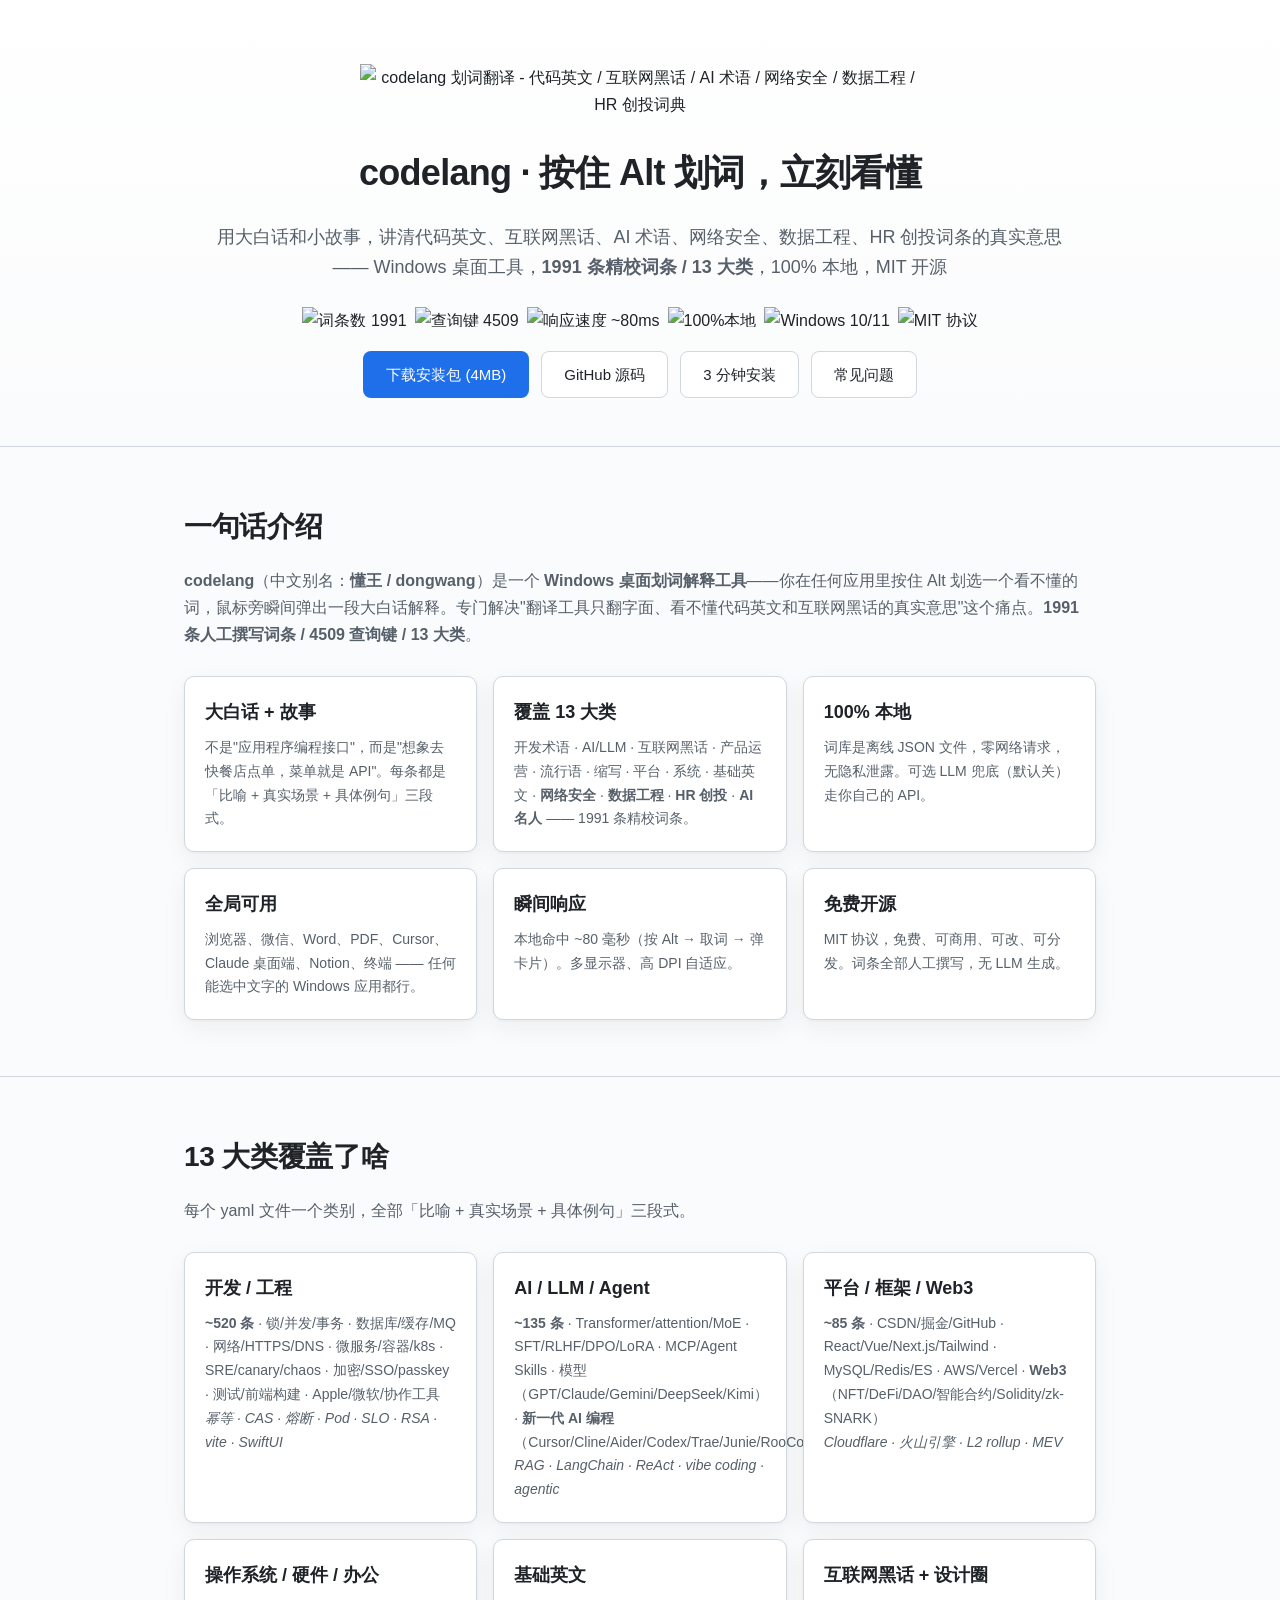
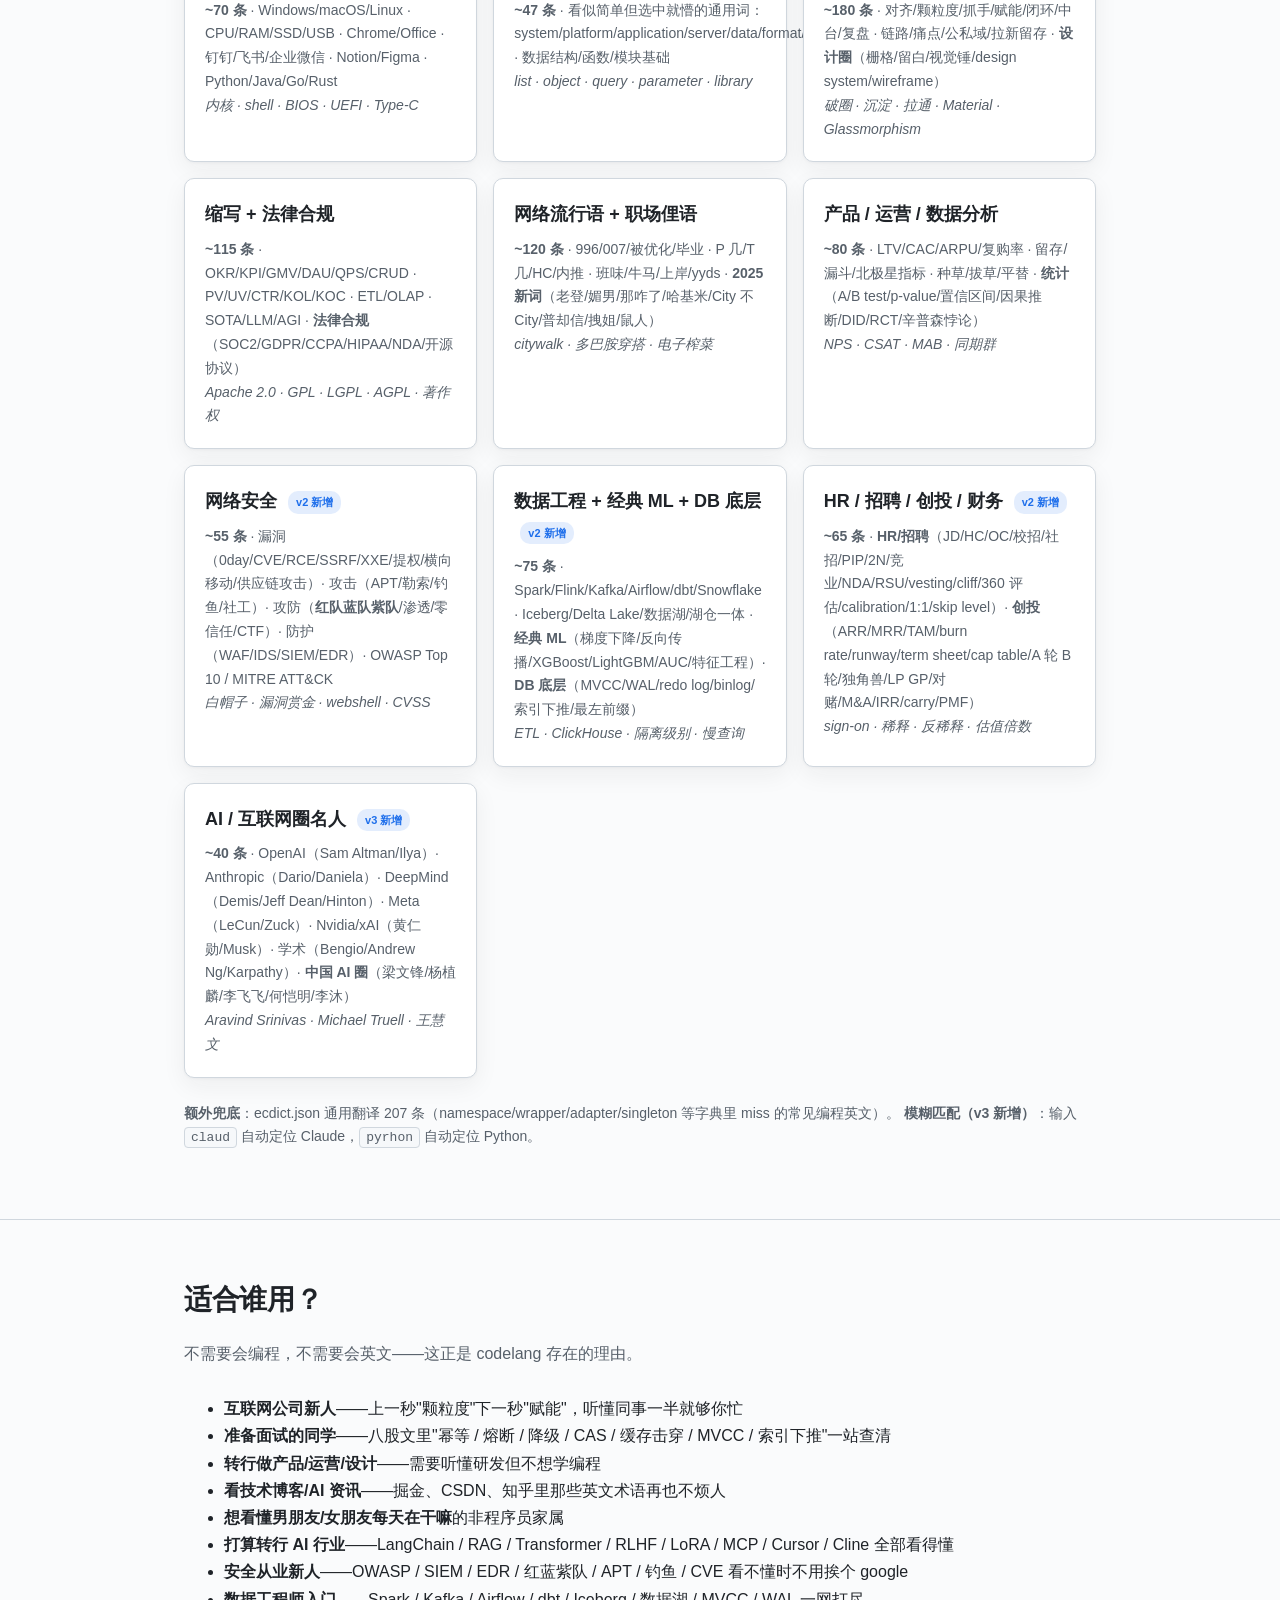
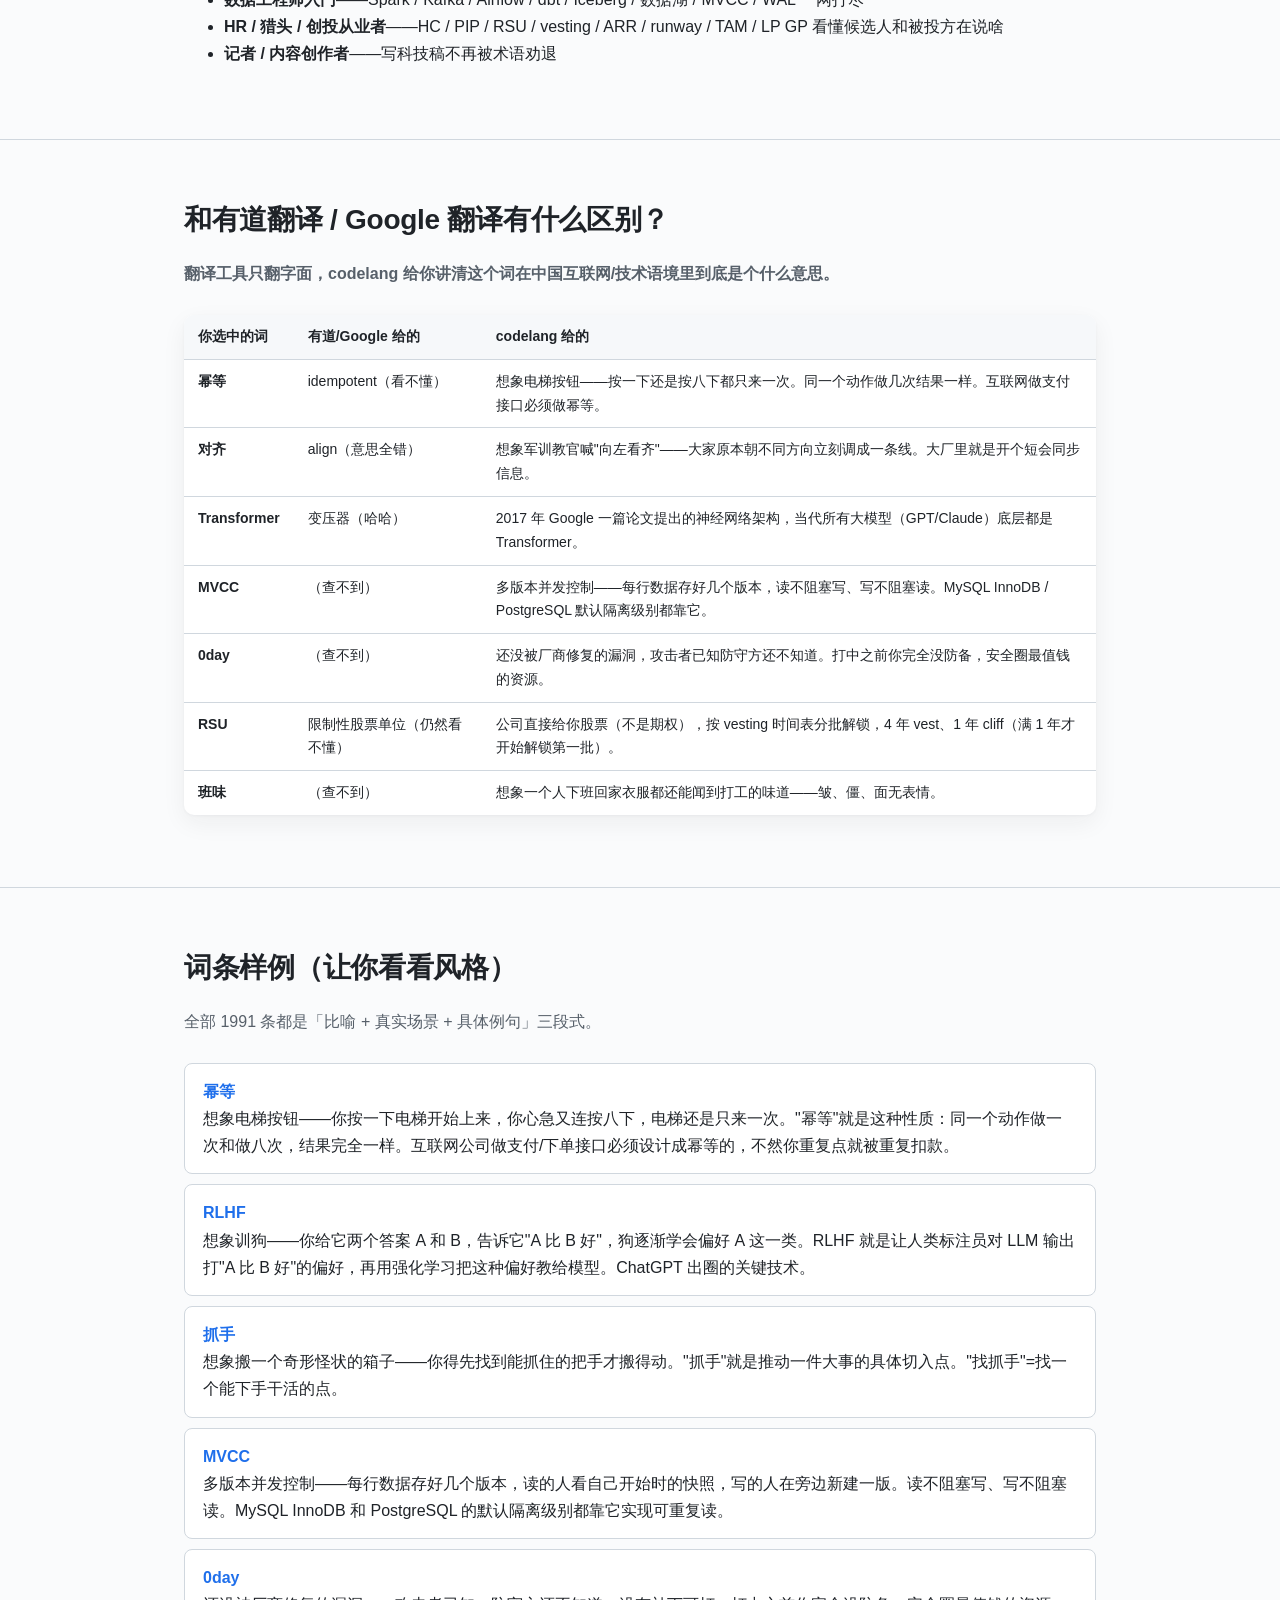
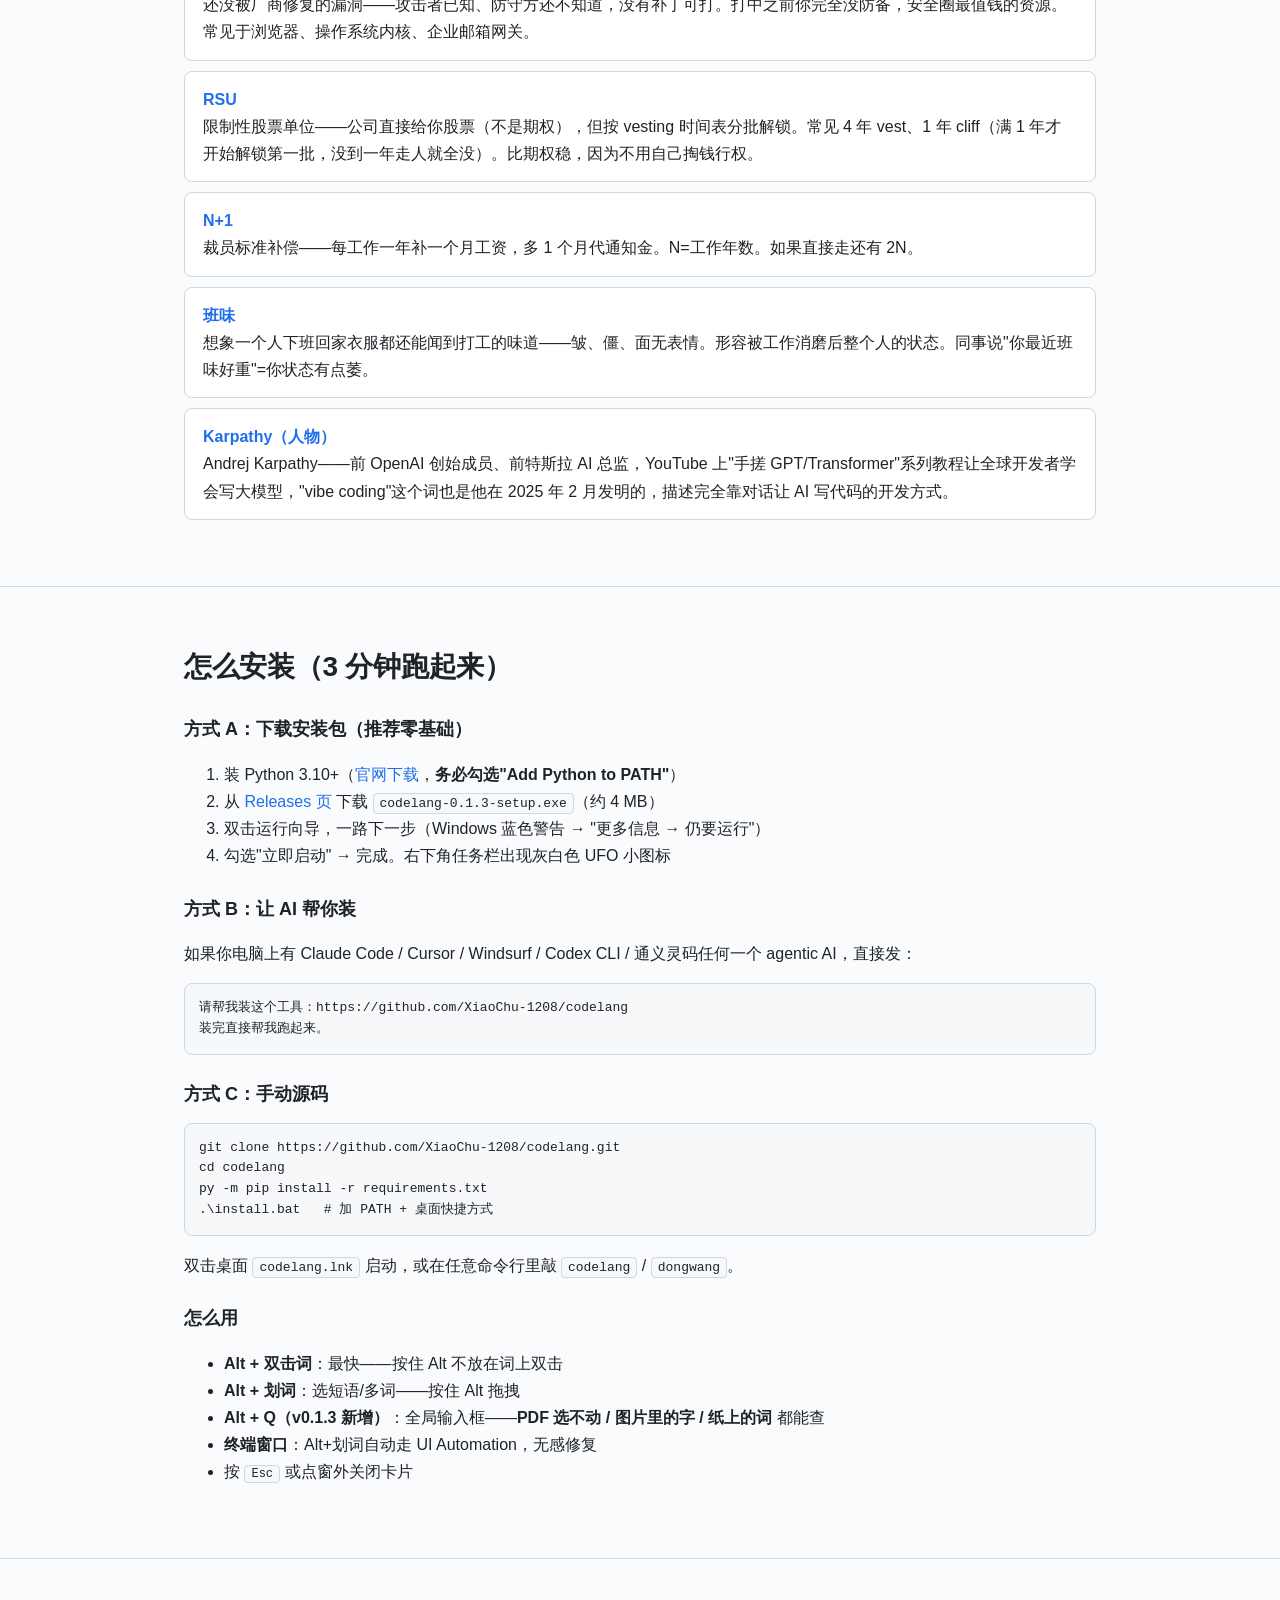
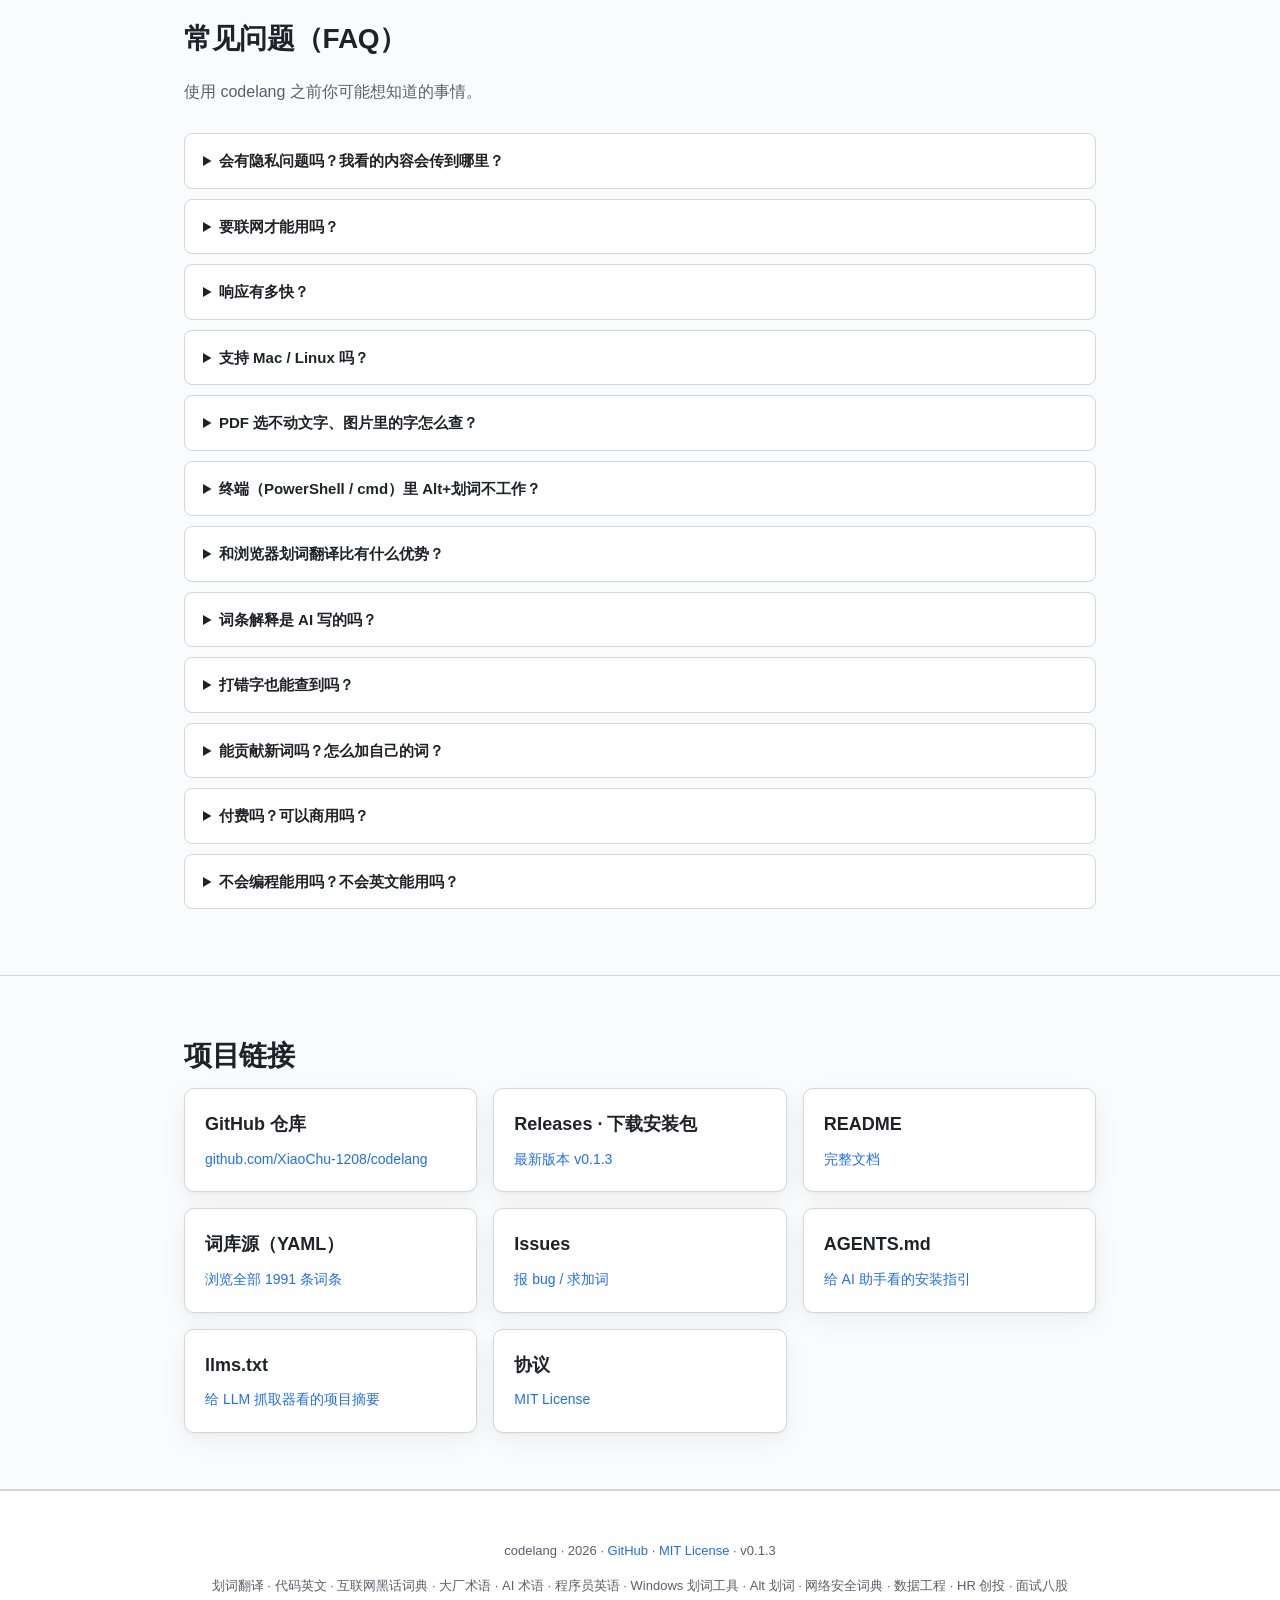
==== commit f4143070: "fix: 中文别名 懂网 → 懂王，同步词条数到 1991 - README / AGENTS / CITATION / llms.txt / docs/* / installer / browser" ====
--- a/docs/index.html
+++ b/docs/index.html
@@ -5,8 +5,8 @@
   <meta name="viewport" content="width=device-width, initial-scale=1.0" />
 
   <!-- 基础 SEO -->
-  <title>codelang · Windows 划词解释工具 | 1540 条代码英文 / 互联网黑话 / AI 术语 / 网络安全 / 数据工程 / HR 创投词典</title>
-  <meta name="description" content="codelang 是一个开源 Windows 桌面划词解释工具——按住 Alt + 鼠标划词，立刻弹出大白话解释卡片。1540 条人工撰写词条 / 3398 查询键，覆盖 13 大类：代码英文、AI/LLM、互联网黑话、面试八股、产品运营、网络安全、数据工程、HR 招聘、创投财务、AI 名人、网络流行语。100% 本地，零网络请求，MIT 协议免费开源。" />
+  <title>codelang · Windows 划词解释工具 | 1991 条代码英文 / 互联网黑话 / AI 术语 / 网络安全 / 数据工程 / HR 创投词典</title>
+  <meta name="description" content="codelang 是一个开源 Windows 桌面划词解释工具——按住 Alt + 鼠标划词，立刻弹出大白话解释卡片。1991 条人工撰写词条 / 4509 查询键，覆盖 13 大类：代码英文、AI/LLM、互联网黑话、面试八股、产品运营、网络安全、数据工程、HR 招聘、创投财务、AI 名人、网络流行语。100% 本地，零网络请求，MIT 协议免费开源。" />
   <meta name="keywords" content="划词翻译,代码英文,互联网黑话词典,大厂术语,程序员英语,AI 术语,LLM 术语,大模型术语,八股文,面试术语,中文 IT 词典,大白话编程,桌面划词工具,Windows 划词工具,Alt 划词,鼠标划词,术语词典,Transformer 是什么,RAG 是什么,幂等是什么,对齐是什么,颗粒度是什么,抓手是什么,班味,牛马,OKR,KPI,LGTM,LoRA,RLHF,MCP,vibe coding,Cursor,Claude Code,Cline,Aider,网络安全词典,0day,CVE,APT,OWASP,红队蓝队,SIEM,EDR,MVCC,WAL,binlog,数据工程,Spark,Kafka,Airflow,XGBoost,数据湖,HR 词典,RSU,vesting,cliff,ARR,runway,TAM,独角兽,PMF,创投术语,老登,媚男,那咋了,哈基米,City 不 City,Karpathy,Sam Altman,梁文锋,何恺明,code dictionary,jargon translator,Chinese tech glossary,cybersecurity glossary,data engineering glossary" />
   <meta name="author" content="XiaoChu-1208" />
   <meta name="robots" content="index, follow, max-snippet:-1, max-image-preview:large, max-video-preview:-1" />
@@ -17,8 +17,8 @@
   <!-- Open Graph（微信/QQ/Facebook/LinkedIn 分享卡） -->
   <meta property="og:type" content="website" />
   <meta property="og:site_name" content="codelang" />
-  <meta property="og:title" content="codelang · 按住 Alt 划词，1540 条大白话词条秒懂代码英文、互联网黑话、AI 术语" />
-  <meta property="og:description" content="Windows 桌面划词解释工具。1540 条精校词条 / 3398 查询键 / 13 大类，覆盖代码、AI、黑话、面试、安全、数据、HR、创投、流行语。100% 本地，开源 MIT。" />
+  <meta property="og:title" content="codelang · 按住 Alt 划词，1991 条大白话词条秒懂代码英文、互联网黑话、AI 术语" />
+  <meta property="og:description" content="Windows 桌面划词解释工具。1991 条精校词条 / 4509 查询键 / 13 大类，覆盖代码、AI、黑话、面试、安全、数据、HR、创投、流行语。100% 本地，开源 MIT。" />
   <meta property="og:url" content="https://xiaochu-1208.github.io/codelang/" />
   <meta property="og:image" content="https://raw.githubusercontent.com/XiaoChu-1208/codelang/main/assets/logo/banner-hero.png" />
   <meta property="og:image:width" content="1200" />
@@ -29,8 +29,8 @@
 
   <!-- Twitter Card -->
   <meta name="twitter:card" content="summary_large_image" />
-  <meta name="twitter:title" content="codelang · 按住 Alt 划词，1540 条大白话词条秒懂代码英文、互联网黑话、AI 术语" />
-  <meta name="twitter:description" content="Windows 桌面划词解释工具。1540 条精校词条 / 13 大类，覆盖代码、AI、黑话、面试、安全、数据、HR、创投。100% 本地。" />
+  <meta name="twitter:title" content="codelang · 按住 Alt 划词，1991 条大白话词条秒懂代码英文、互联网黑话、AI 术语" />
+  <meta name="twitter:description" content="Windows 桌面划词解释工具。1991 条精校词条 / 13 大类，覆盖代码、AI、黑话、面试、安全、数据、HR、创投。100% 本地。" />
   <meta name="twitter:image" content="https://raw.githubusercontent.com/XiaoChu-1208/codelang/main/assets/logo/banner-hero.png" />
   <meta name="twitter:image:alt" content="codelang — 划词解释代码英文、互联网黑话、AI 术语" />
 
@@ -49,11 +49,11 @@
     "@context": "https://schema.org",
     "@type": "SoftwareApplication",
     "name": "codelang",
-    "alternateName": ["懂网", "dongwang", "代码黑话词典", "划词解释"],
+    "alternateName": ["懂王", "dongwang", "代码黑话词典", "划词解释"],
     "operatingSystem": "Windows 10, Windows 11",
     "applicationCategory": "UtilityApplication",
     "applicationSubCategory": "Dictionary",
-    "softwareVersion": "1.0.0",
+    "softwareVersion": "1.0.1",
     "datePublished": "2026-01-15",
     "dateModified": "2026-05-13",
     "downloadUrl": "https://github.com/XiaoChu-1208/codelang/releases/latest",
@@ -62,12 +62,12 @@
     "sameAs": ["https://github.com/XiaoChu-1208/codelang", "https://xiaochu-1208.github.io/codelang/"],
     "license": "https://opensource.org/licenses/MIT",
     "inLanguage": ["zh-CN", "en"],
-    "description": "一个用大白话和小故事，给你解释代码英文、互联网黑话、AI 术语、网络安全、数据工程、HR 创投词条的 Windows 桌面小工具。按住 Alt + 鼠标划词，立刻弹出解释卡片。1540 条人工撰写词条 / 3398 查询键 / 13 大类，100% 本地查询，MIT 协议开源免费。",
+    "description": "一个用大白话和小故事，给你解释代码英文、互联网黑话、AI 术语、网络安全、数据工程、HR 创投词条的 Windows 桌面小工具。按住 Alt + 鼠标划词，立刻弹出解释卡片。1991 条人工撰写词条 / 4509 查询键 / 13 大类，100% 本地查询，MIT 协议开源免费。",
     "featureList": [
       "Alt + 鼠标划词全局触发（任意 Windows 窗口）",
       "Alt + 双击词（单词最快触发方式）",
       "Alt + Q 全局输入框（PDF/图片/纸上的词都能查）",
-      "1540 条人工撰写词条 / 3398 个查询键 / 13 大类",
+      "1991 条人工撰写词条 / 4509 个查询键 / 13 大类",
       "13 大类覆盖：开发术语、AI/LLM、互联网黑话、产品运营、流行语、缩写、平台、系统、基础英文、网络安全、数据工程、HR 创投、AI 名人",
       "100% 本地查询，无网络请求，无隐私泄露",
       "可选 LLM 兜底（Anthropic Claude / OpenAI）",
@@ -97,7 +97,7 @@
         "name": "codelang 是什么？",
         "acceptedAnswer": {
           "@type": "Answer",
-          "text": "codelang（中文别名：懂网 / dongwang）是一个开源的 Windows 桌面划词解释工具。在任何 Windows 应用里（浏览器、微信、Word、PDF、Cursor、Claude 桌面端、终端）按住 Alt 键 + 鼠标划词，鼠标旁立刻弹出大白话解释卡片。专门用比喻和故事讲清代码英文、互联网黑话、AI 术语、网络安全、数据工程、HR 创投词条的真实意思。收录 1540 条人工撰写词条 / 3398 查询键 / 13 大类，100% 本地查询，MIT 协议免费开源。"
+          "text": "codelang（中文别名：懂王 / dongwang）是一个开源的 Windows 桌面划词解释工具。在任何 Windows 应用里（浏览器、微信、Word、PDF、Cursor、Claude 桌面端、终端）按住 Alt 键 + 鼠标划词，鼠标旁立刻弹出大白话解释卡片。专门用比喻和故事讲清代码英文、互联网黑话、AI 术语、网络安全、数据工程、HR 创投词条的真实意思。收录 1991 条人工撰写词条 / 4509 查询键 / 13 大类，100% 本地查询，MIT 协议免费开源。"
         }
       },
       {
@@ -121,7 +121,7 @@
         "name": "需要会编程才能用吗？不会英文能用吗？",
         "acceptedAnswer": {
           "@type": "Answer",
-          "text": "完全不需要。所有 1540 条解释都用大白话 + 生活比喻——比如 API 不会说“应用程序编程接口”而是“想象去快餐店点单，菜单就是 API”；MVCC 不会说“多版本并发控制”而是“图书馆里你看的是你借出来那本，别人在旁边复印新版，互不打扰”。产品经理、运营、设计师、HR、家属、记者都能用。"
+          "text": "完全不需要。所有 1991 条解释都用大白话 + 生活比喻——比如 API 不会说“应用程序编程接口”而是“想象去快餐店点单，菜单就是 API”；MVCC 不会说“多版本并发控制”而是“图书馆里你看的是你借出来那本，别人在旁边复印新版，互不打扰”。产品经理、运营、设计师、HR、家属、记者都能用。"
         }
       },
       {
@@ -166,7 +166,7 @@
       },
       {
         "@type": "Question",
-        "name": "覆盖哪些类别？1540 条词具体分布如何？",
+        "name": "覆盖哪些类别？1991 条词具体分布如何？",
         "acceptedAnswer": {
           "@type": "Answer",
           "text": "13 大类：开发/工程概念（~520，含 K8s/SRE/加密/测试/前端构建）、AI/LLM（~135，含 Cursor/Cline/Aider/MCP）、平台框架数据库云 Web3（~85）、操作系统硬件办公（~70）、基础英文（~47）、互联网黑话+设计圈（~180）、缩写+法律合规（~115）、网络流行语+职场俚语（~120，含老登/媚男/那咋了/哈基米/City 不 City 等 2025 新词）、产品运营+数据分析（~80）、网络安全（~55，含 0day/CVE/红蓝紫队/OWASP/SIEM/EDR）、数据工程+经典 ML+数据库底层（~75，含 Spark/Kafka/MVCC/WAL/XGBoost）、HR 招聘+创投财务（~65，含 RSU/vesting/ARR/runway/TAM/独角兽）、AI 互联网圈名人（~40，含 Sam Altman/Karpathy/梁文锋/何恺明）。"
@@ -271,7 +271,7 @@
     "@context": "https://schema.org",
     "@type": "WebSite",
     "name": "codelang",
-    "alternateName": "懂网 / dongwang",
+    "alternateName": "懂王 / dongwang",
     "url": "https://xiaochu-1208.github.io/codelang/",
     "inLanguage": ["zh-CN", "en"],
     "publisher": {"@type": "Person", "name": "XiaoChu-1208"}
@@ -483,11 +483,11 @@
   <div class="container">
     <img src="https://raw.githubusercontent.com/XiaoChu-1208/codelang/main/assets/logo/banner-hero.png" alt="codelang 划词翻译 - 代码英文 / 互联网黑话 / AI 术语 / 网络安全 / 数据工程 / HR 创投词典" class="banner" />
     <h1>codelang · 按住 Alt 划词，立刻看懂</h1>
-    <p class="tagline">用大白话和小故事，讲清代码英文、互联网黑话、AI 术语、网络安全、数据工程、HR 创投词条的真实意思<br>—— Windows 桌面工具，<b>1540 条精校词条 / 13 大类</b>，100% 本地，MIT 开源</p>
+    <p class="tagline">用大白话和小故事，讲清代码英文、互联网黑话、AI 术语、网络安全、数据工程、HR 创投词条的真实意思<br>—— Windows 桌面工具，<b>1991 条精校词条 / 13 大类</b>，100% 本地，MIT 开源</p>
 
     <div class="badges">
-      <img alt="词条数 1540" src="https://img.shields.io/badge/词条-1540-blue">
-      <img alt="查询键 3398" src="https://img.shields.io/badge/查询键-3398-blue">
+      <img alt="词条数 1991" src="https://img.shields.io/badge/词条-1991-blue">
+      <img alt="查询键 4509" src="https://img.shields.io/badge/查询键-4509-blue">
       <img alt="响应速度 ~80ms" src="https://img.shields.io/badge/响应-~80ms-green">
       <img alt="100%本地" src="https://img.shields.io/badge/100%25-本地-orange">
       <img alt="Windows 10/11" src="https://img.shields.io/badge/Windows-10%20%7C%2011-blueviolet">
@@ -506,7 +506,7 @@
 <section id="tldr">
   <div class="container">
     <h2>一句话介绍</h2>
-    <p class="lead"><b>codelang</b>（中文别名：<b>懂网 / dongwang</b>）是一个 <b>Windows 桌面划词解释工具</b>——你在任何应用里按住 Alt 划选一个看不懂的词，鼠标旁瞬间弹出一段大白话解释。专门解决"翻译工具只翻字面、看不懂代码英文和互联网黑话的真实意思"这个痛点。<b>1540 条人工撰写词条 / 3398 查询键 / 13 大类</b>。</p>
+    <p class="lead"><b>codelang</b>（中文别名：<b>懂王 / dongwang</b>）是一个 <b>Windows 桌面划词解释工具</b>——你在任何应用里按住 Alt 划选一个看不懂的词，鼠标旁瞬间弹出一段大白话解释。专门解决"翻译工具只翻字面、看不懂代码英文和互联网黑话的真实意思"这个痛点。<b>1991 条人工撰写词条 / 4509 查询键 / 13 大类</b>。</p>
 
     <div class="grid">
       <div class="card">
@@ -515,7 +515,7 @@
       </div>
       <div class="card">
         <h3>覆盖 13 大类</h3>
-        <p>开发术语 · AI/LLM · 互联网黑话 · 产品运营 · 流行语 · 缩写 · 平台 · 系统 · 基础英文 · <b>网络安全</b> · <b>数据工程</b> · <b>HR 创投</b> · <b>AI 名人</b> —— 1540 条精校词条。</p>
+        <p>开发术语 · AI/LLM · 互联网黑话 · 产品运营 · 流行语 · 缩写 · 平台 · 系统 · 基础英文 · <b>网络安全</b> · <b>数据工程</b> · <b>HR 创投</b> · <b>AI 名人</b> —— 1991 条精校词条。</p>
       </div>
       <div class="card">
         <h3>100% 本地</h3>
@@ -673,7 +673,7 @@
 <section id="samples">
   <div class="container">
     <h2>词条样例（让你看看风格）</h2>
-    <p class="lead">全部 1540 条都是「比喻 + 真实场景 + 具体例句」三段式。</p>
+    <p class="lead">全部 1991 条都是「比喻 + 真实场景 + 具体例句」三段式。</p>
 
     <div class="term-sample">
       <b>幂等</b><br>
@@ -842,7 +842,7 @@
       </div>
       <div class="card">
         <h3>词库源（YAML）</h3>
-        <p><a href="https://github.com/XiaoChu-1208/codelang/tree/main/dict">浏览全部 1540 条词条</a></p>
+        <p><a href="https://github.com/XiaoChu-1208/codelang/tree/main/dict">浏览全部 1991 条词条</a></p>
       </div>
       <div class="card">
         <h3>Issues</h3>
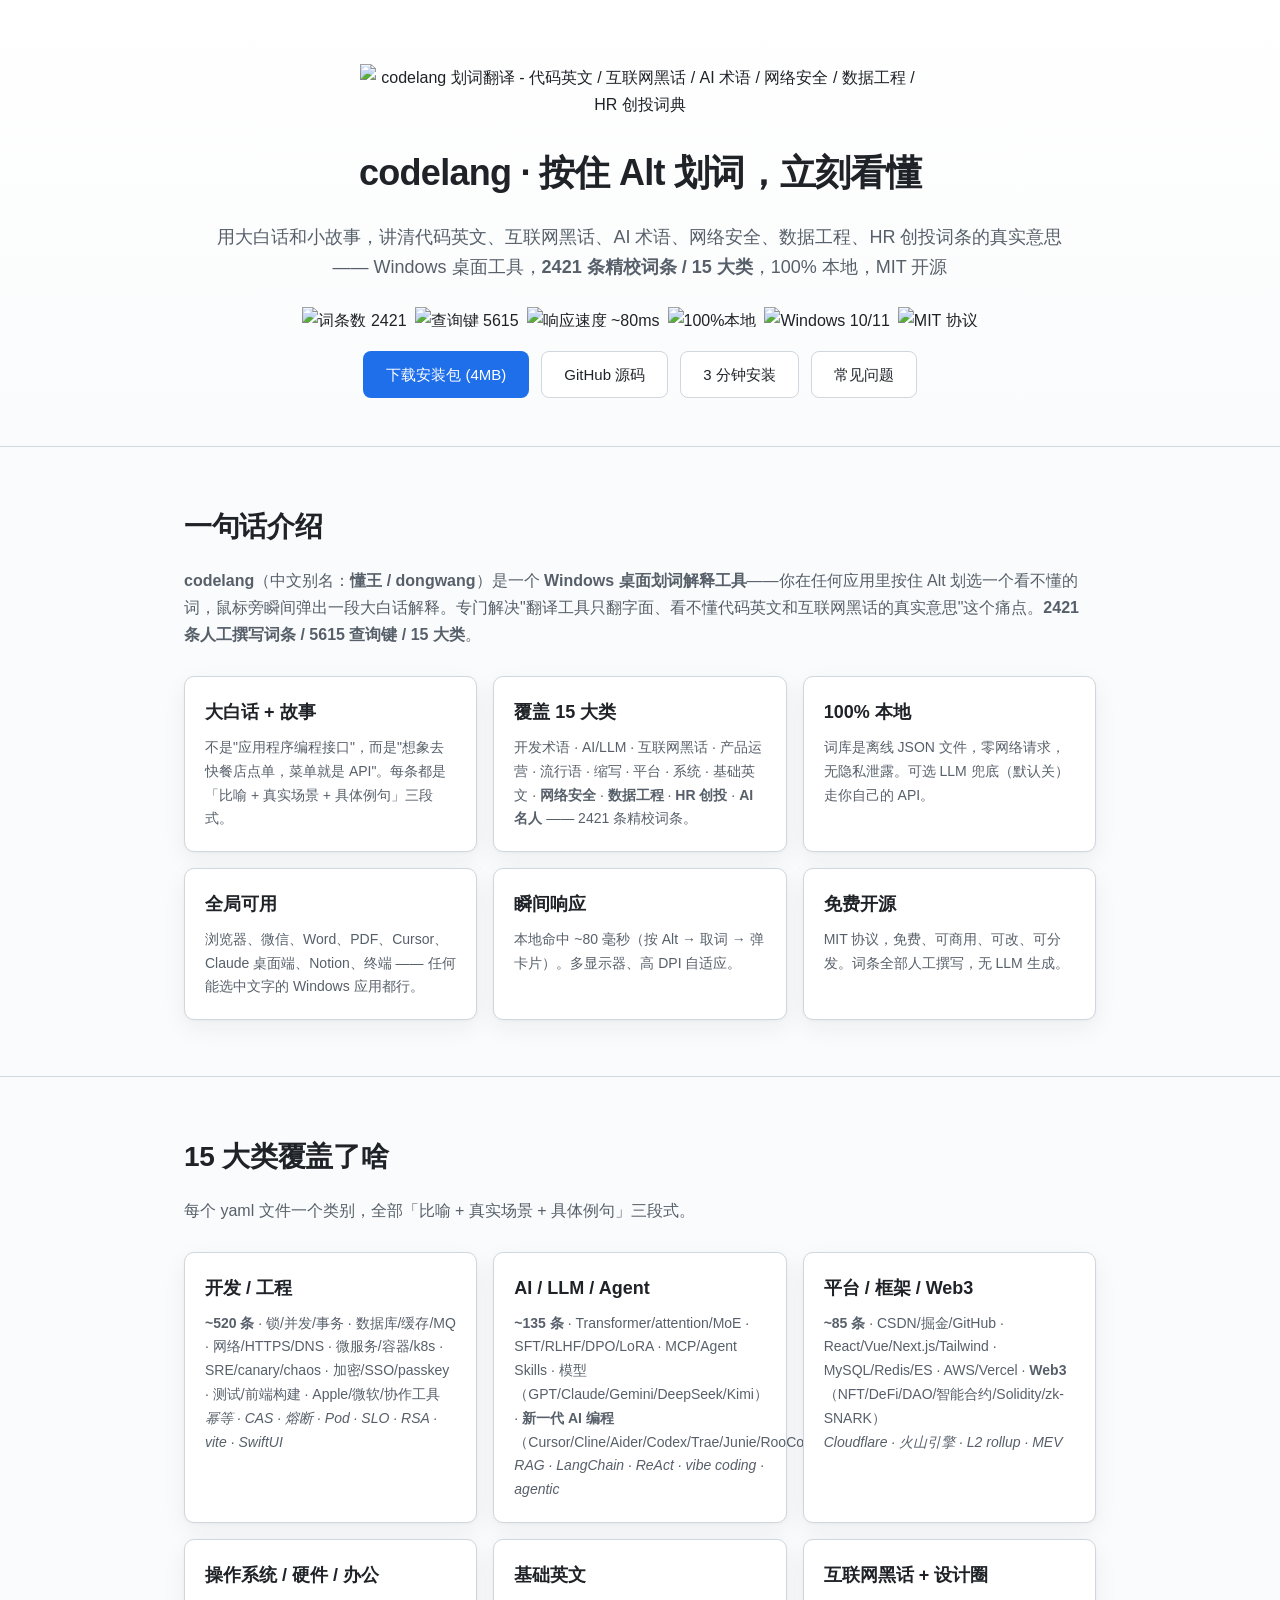
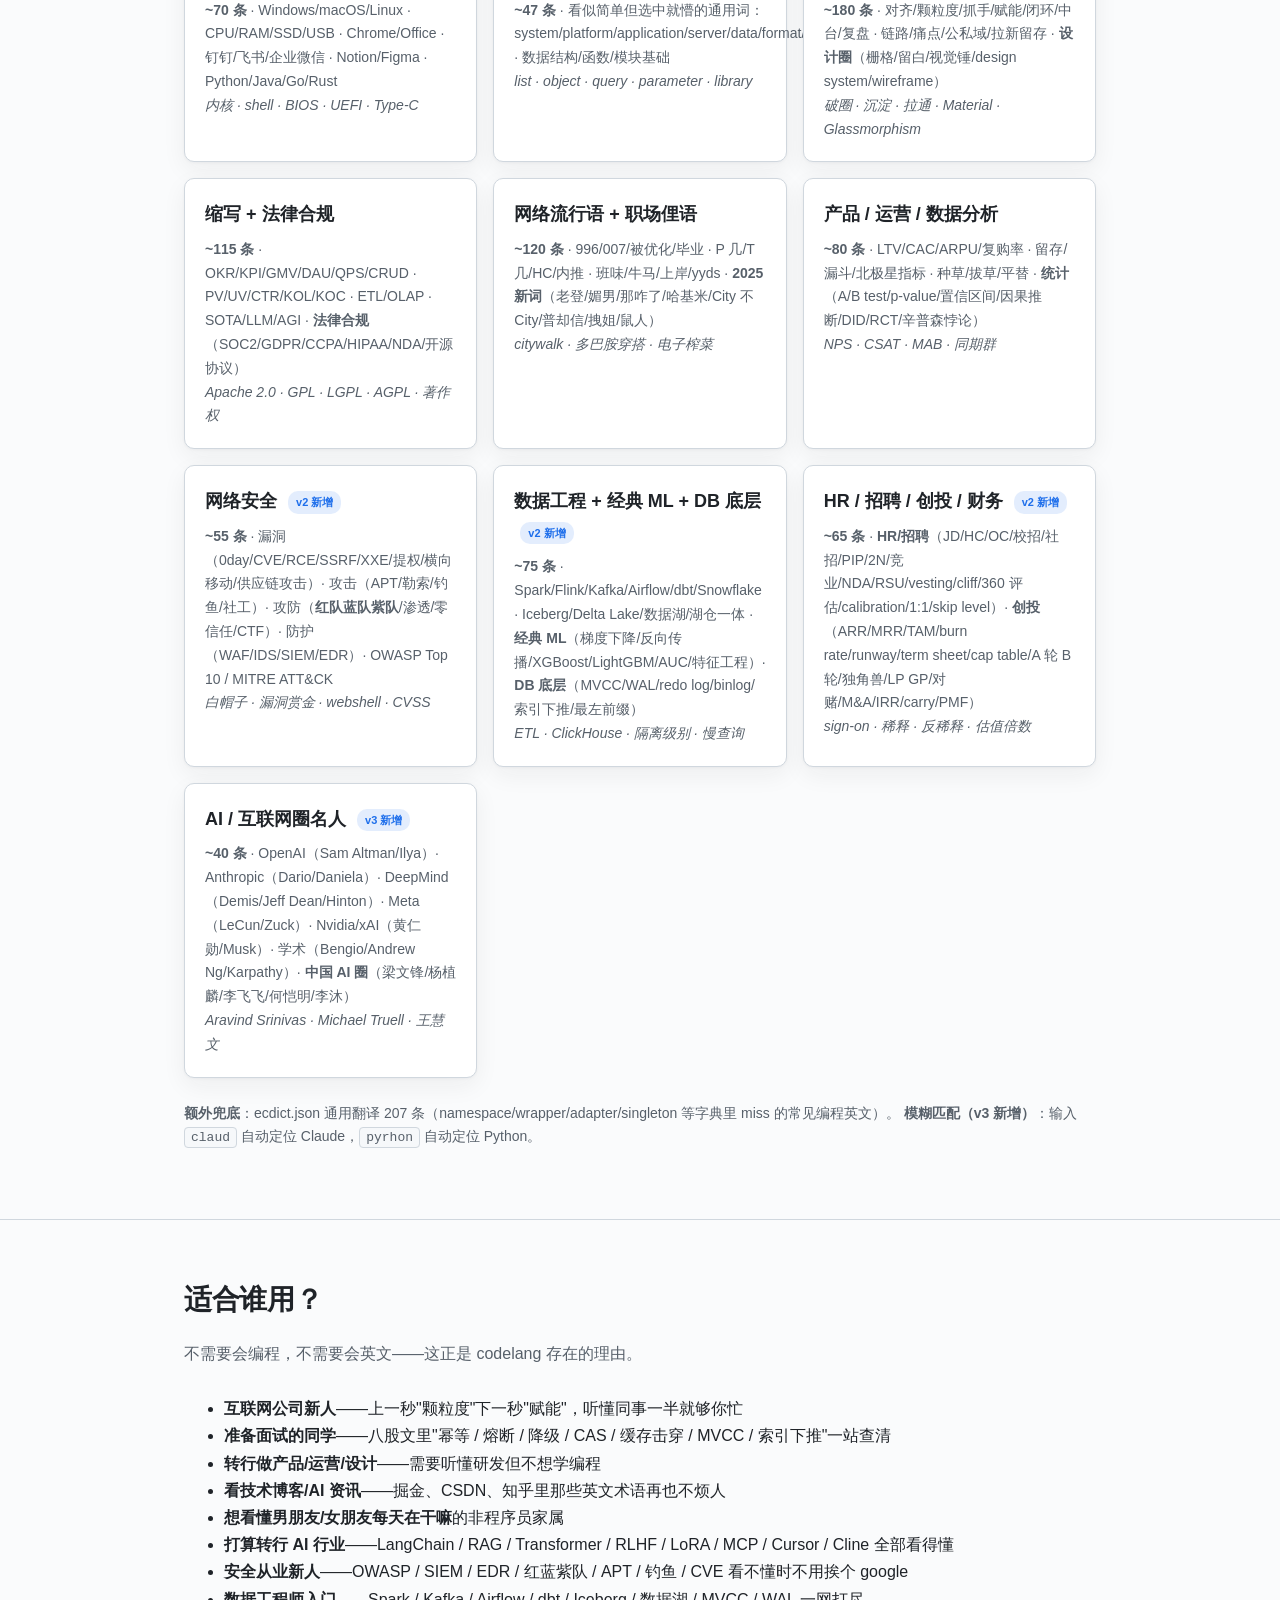
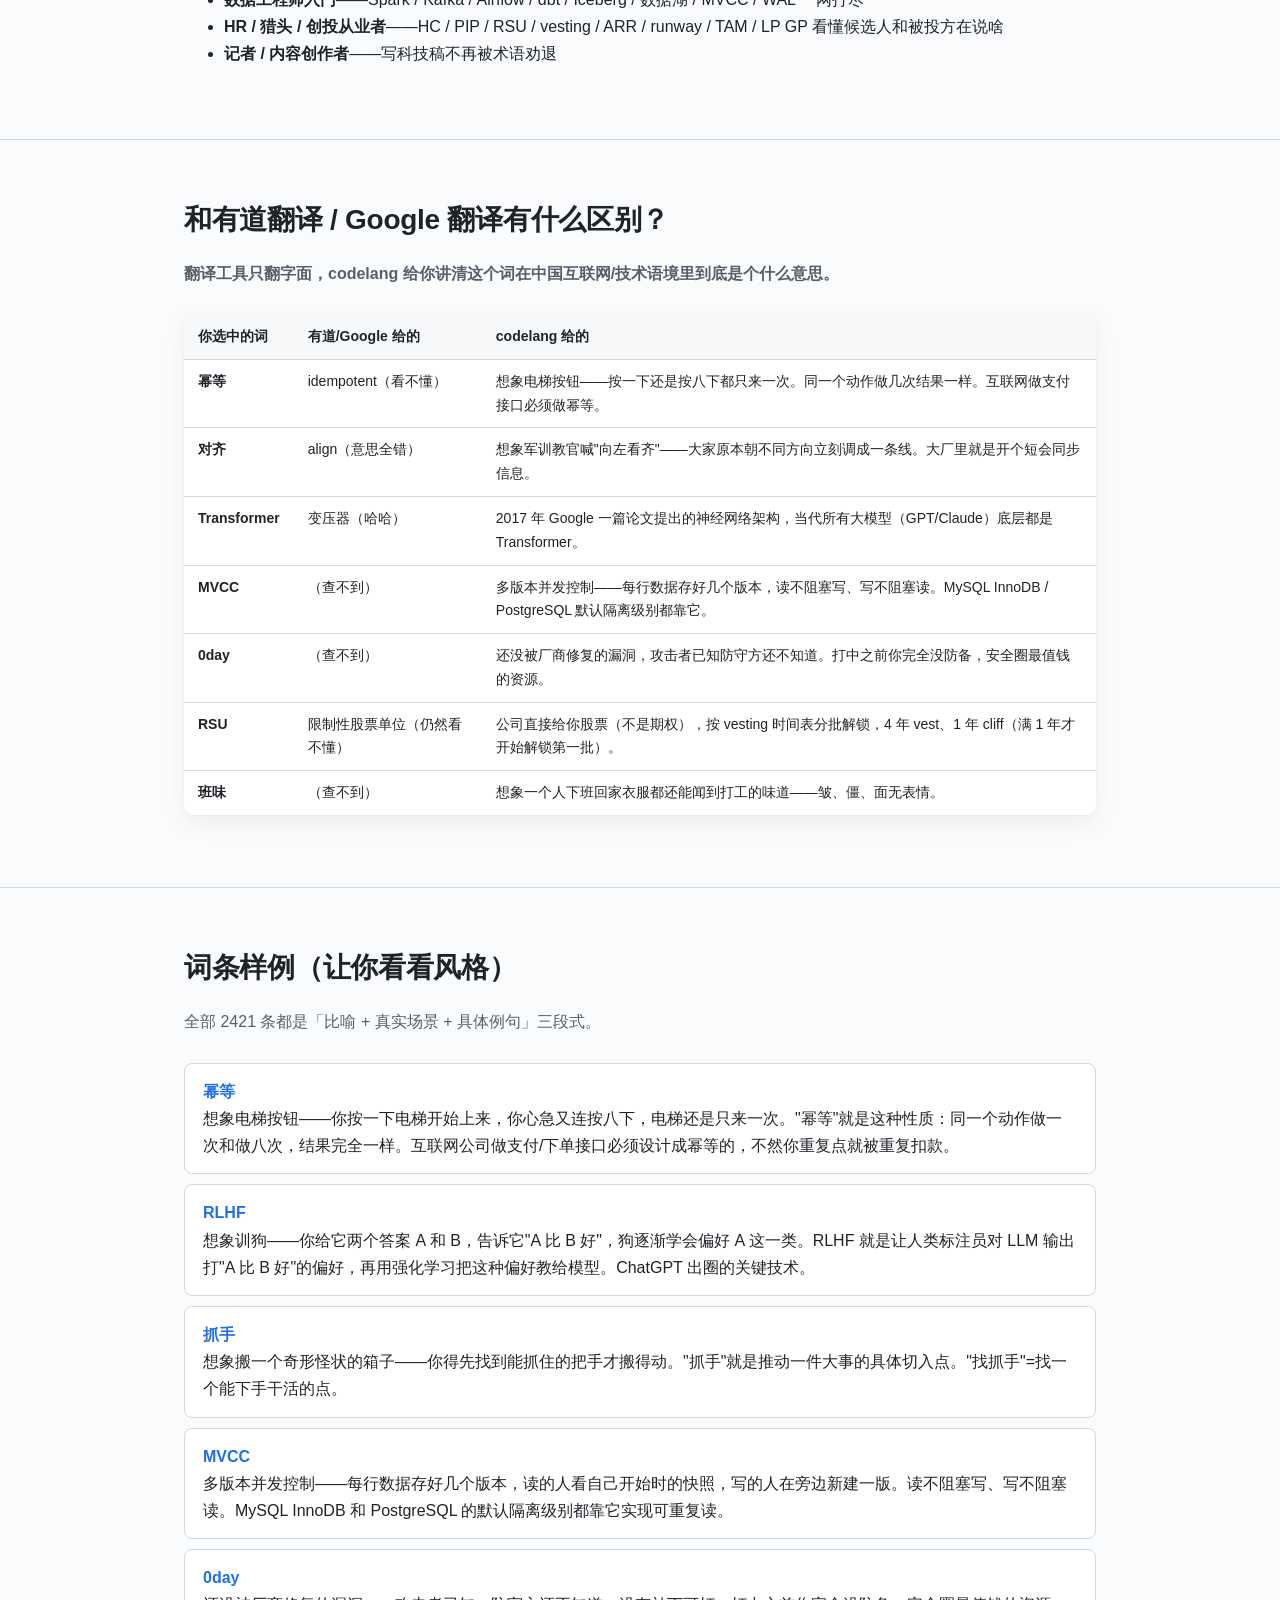
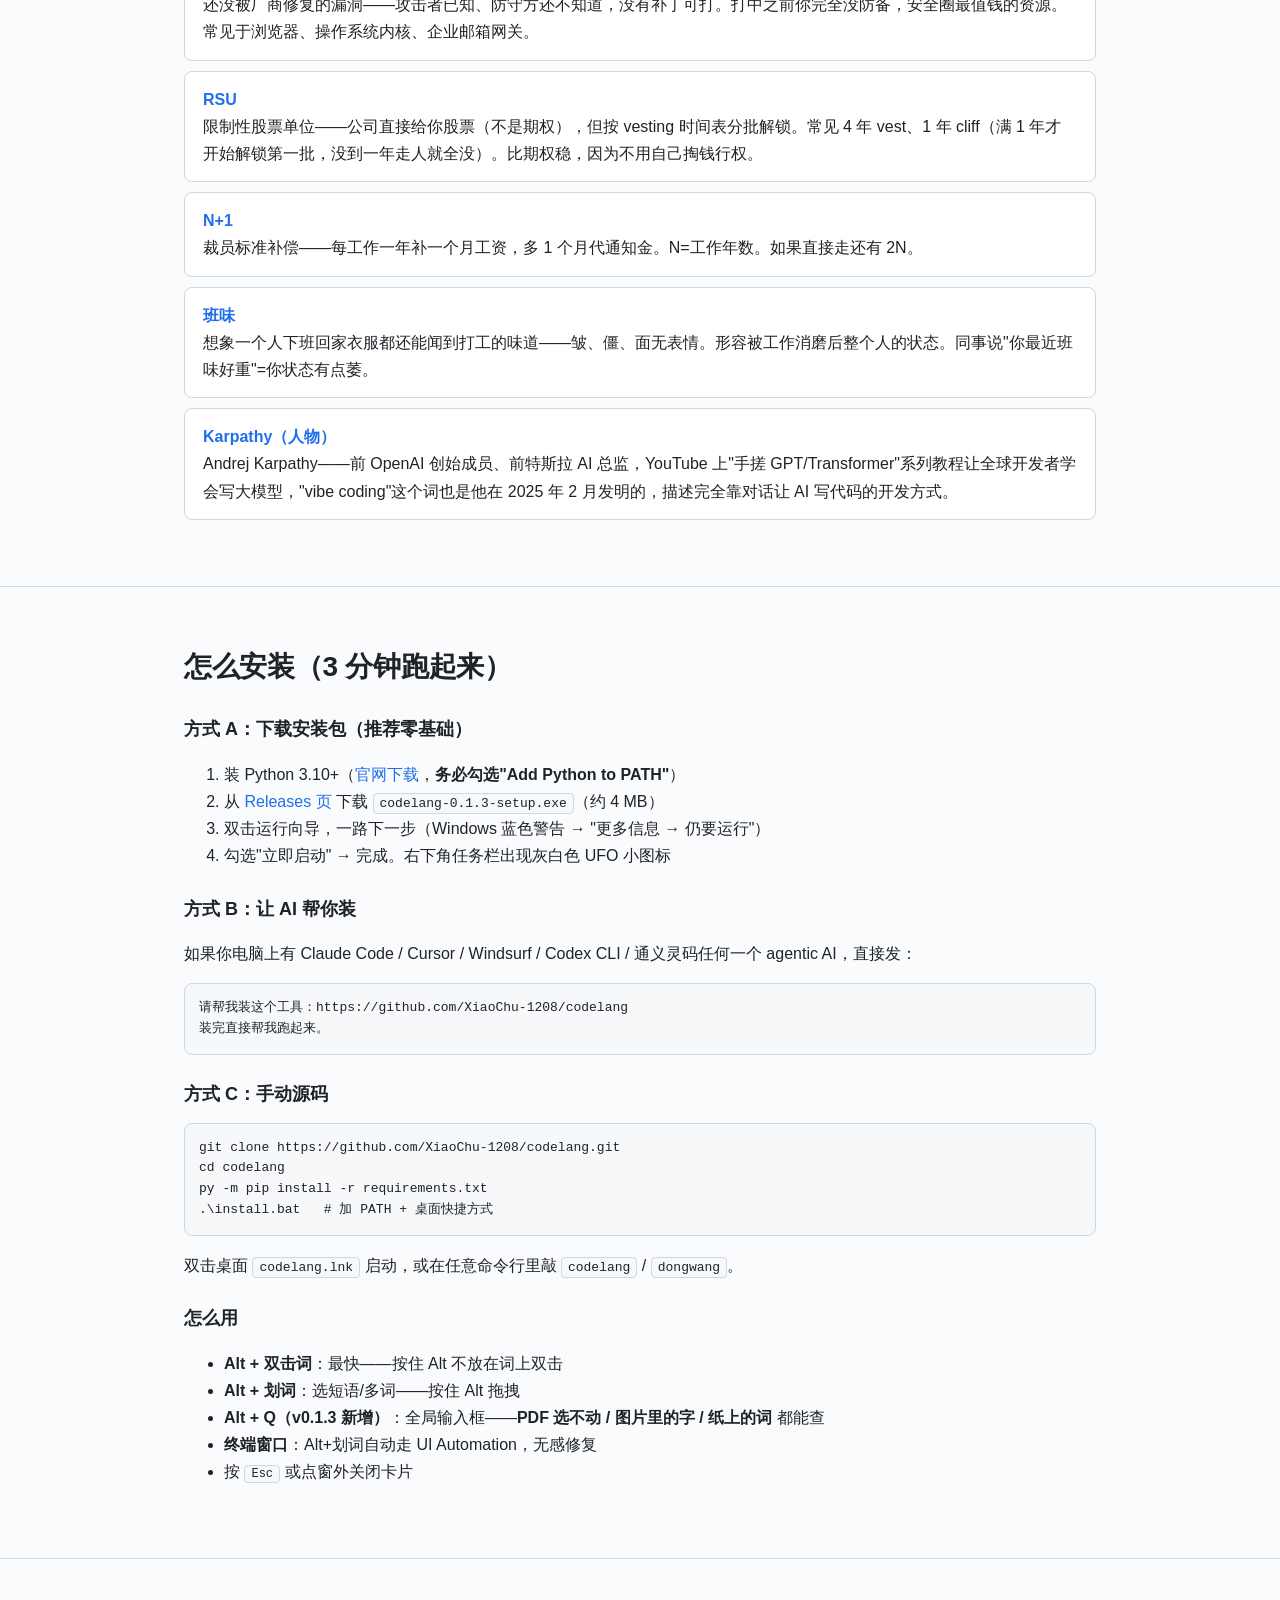
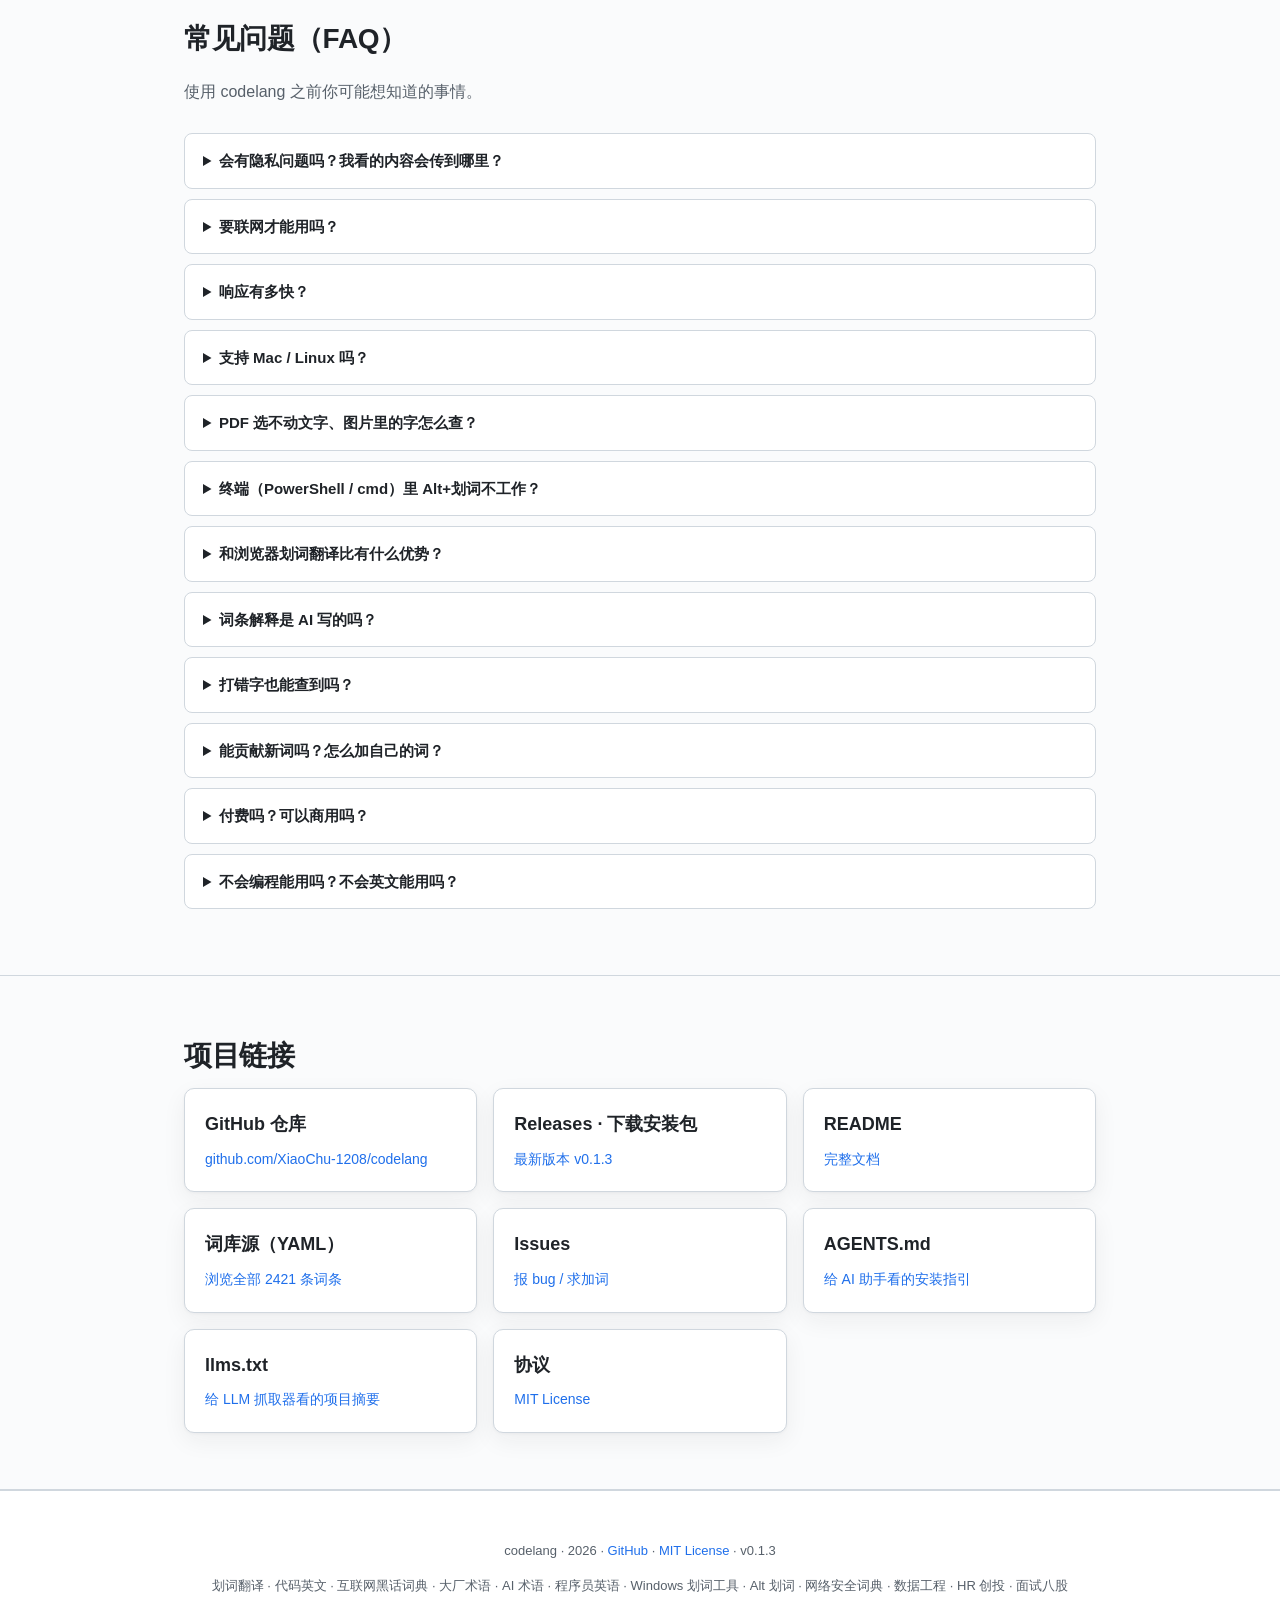
==== commit f97a1739: "feat(dict): 中文 AI 圈热词 + Unix 进程 + 游戏开发 + PM/AIPM 四大批 - ai.yaml +32 条：AIGC/GenAI/大模型/具身智能/世界模型/文生图/文生" ====
--- a/docs/index.html
+++ b/docs/index.html
@@ -5,8 +5,8 @@
   <meta name="viewport" content="width=device-width, initial-scale=1.0" />
 
   <!-- 基础 SEO -->
-  <title>codelang · Windows 划词解释工具 | 1991 条代码英文 / 互联网黑话 / AI 术语 / 网络安全 / 数据工程 / HR 创投词典</title>
-  <meta name="description" content="codelang 是一个开源 Windows 桌面划词解释工具——按住 Alt + 鼠标划词，立刻弹出大白话解释卡片。1991 条人工撰写词条 / 4509 查询键，覆盖 13 大类：代码英文、AI/LLM、互联网黑话、面试八股、产品运营、网络安全、数据工程、HR 招聘、创投财务、AI 名人、网络流行语。100% 本地，零网络请求，MIT 协议免费开源。" />
+  <title>codelang · Windows 划词解释工具 | 2421 条代码英文 / 互联网黑话 / AI 术语 / 网络安全 / 数据工程 / HR 创投词典</title>
+  <meta name="description" content="codelang 是一个开源 Windows 桌面划词解释工具——按住 Alt + 鼠标划词，立刻弹出大白话解释卡片。2421 条人工撰写词条 / 5615 查询键，覆盖 15 大类：代码英文、AI/LLM、互联网黑话、面试八股、产品运营、网络安全、数据工程、HR 招聘、创投财务、AI 名人、网络流行语。100% 本地，零网络请求，MIT 协议免费开源。" />
   <meta name="keywords" content="划词翻译,代码英文,互联网黑话词典,大厂术语,程序员英语,AI 术语,LLM 术语,大模型术语,八股文,面试术语,中文 IT 词典,大白话编程,桌面划词工具,Windows 划词工具,Alt 划词,鼠标划词,术语词典,Transformer 是什么,RAG 是什么,幂等是什么,对齐是什么,颗粒度是什么,抓手是什么,班味,牛马,OKR,KPI,LGTM,LoRA,RLHF,MCP,vibe coding,Cursor,Claude Code,Cline,Aider,网络安全词典,0day,CVE,APT,OWASP,红队蓝队,SIEM,EDR,MVCC,WAL,binlog,数据工程,Spark,Kafka,Airflow,XGBoost,数据湖,HR 词典,RSU,vesting,cliff,ARR,runway,TAM,独角兽,PMF,创投术语,老登,媚男,那咋了,哈基米,City 不 City,Karpathy,Sam Altman,梁文锋,何恺明,code dictionary,jargon translator,Chinese tech glossary,cybersecurity glossary,data engineering glossary" />
   <meta name="author" content="XiaoChu-1208" />
   <meta name="robots" content="index, follow, max-snippet:-1, max-image-preview:large, max-video-preview:-1" />
@@ -17,8 +17,8 @@
   <!-- Open Graph（微信/QQ/Facebook/LinkedIn 分享卡） -->
   <meta property="og:type" content="website" />
   <meta property="og:site_name" content="codelang" />
-  <meta property="og:title" content="codelang · 按住 Alt 划词，1991 条大白话词条秒懂代码英文、互联网黑话、AI 术语" />
-  <meta property="og:description" content="Windows 桌面划词解释工具。1991 条精校词条 / 4509 查询键 / 13 大类，覆盖代码、AI、黑话、面试、安全、数据、HR、创投、流行语。100% 本地，开源 MIT。" />
+  <meta property="og:title" content="codelang · 按住 Alt 划词，2421 条大白话词条秒懂代码英文、互联网黑话、AI 术语" />
+  <meta property="og:description" content="Windows 桌面划词解释工具。2421 条精校词条 / 5615 查询键 / 15 大类，覆盖代码、AI、黑话、面试、安全、数据、HR、创投、流行语。100% 本地，开源 MIT。" />
   <meta property="og:url" content="https://xiaochu-1208.github.io/codelang/" />
   <meta property="og:image" content="https://raw.githubusercontent.com/XiaoChu-1208/codelang/main/assets/logo/banner-hero.png" />
   <meta property="og:image:width" content="1200" />
@@ -29,8 +29,8 @@
 
   <!-- Twitter Card -->
   <meta name="twitter:card" content="summary_large_image" />
-  <meta name="twitter:title" content="codelang · 按住 Alt 划词，1991 条大白话词条秒懂代码英文、互联网黑话、AI 术语" />
-  <meta name="twitter:description" content="Windows 桌面划词解释工具。1991 条精校词条 / 13 大类，覆盖代码、AI、黑话、面试、安全、数据、HR、创投。100% 本地。" />
+  <meta name="twitter:title" content="codelang · 按住 Alt 划词，2421 条大白话词条秒懂代码英文、互联网黑话、AI 术语" />
+  <meta name="twitter:description" content="Windows 桌面划词解释工具。2421 条精校词条 / 15 大类，覆盖代码、AI、黑话、面试、安全、数据、HR、创投。100% 本地。" />
   <meta name="twitter:image" content="https://raw.githubusercontent.com/XiaoChu-1208/codelang/main/assets/logo/banner-hero.png" />
   <meta name="twitter:image:alt" content="codelang — 划词解释代码英文、互联网黑话、AI 术语" />
 
@@ -62,13 +62,13 @@
     "sameAs": ["https://github.com/XiaoChu-1208/codelang", "https://xiaochu-1208.github.io/codelang/"],
     "license": "https://opensource.org/licenses/MIT",
     "inLanguage": ["zh-CN", "en"],
-    "description": "一个用大白话和小故事，给你解释代码英文、互联网黑话、AI 术语、网络安全、数据工程、HR 创投词条的 Windows 桌面小工具。按住 Alt + 鼠标划词，立刻弹出解释卡片。1991 条人工撰写词条 / 4509 查询键 / 13 大类，100% 本地查询，MIT 协议开源免费。",
+    "description": "一个用大白话和小故事，给你解释代码英文、互联网黑话、AI 术语、网络安全、数据工程、HR 创投词条的 Windows 桌面小工具。按住 Alt + 鼠标划词，立刻弹出解释卡片。2421 条人工撰写词条 / 5615 查询键 / 15 大类，100% 本地查询，MIT 协议开源免费。",
     "featureList": [
       "Alt + 鼠标划词全局触发（任意 Windows 窗口）",
       "Alt + 双击词（单词最快触发方式）",
       "Alt + Q 全局输入框（PDF/图片/纸上的词都能查）",
-      "1991 条人工撰写词条 / 4509 个查询键 / 13 大类",
-      "13 大类覆盖：开发术语、AI/LLM、互联网黑话、产品运营、流行语、缩写、平台、系统、基础英文、网络安全、数据工程、HR 创投、AI 名人",
+      "2421 条人工撰写词条 / 5615 个查询键 / 15 大类",
+      "15 大类覆盖：开发术语、AI/LLM、互联网黑话、产品运营、流行语、缩写、平台、系统、基础英文、网络安全、数据工程、HR 创投、AI 名人",
       "100% 本地查询，无网络请求，无隐私泄露",
       "可选 LLM 兜底（Anthropic Claude / OpenAI）",
       "支持任意 Windows 窗口（浏览器、Office、PDF、Cursor、Claude 桌面端、IM、终端）",
@@ -97,7 +97,7 @@
         "name": "codelang 是什么？",
         "acceptedAnswer": {
           "@type": "Answer",
-          "text": "codelang（中文别名：懂王 / dongwang）是一个开源的 Windows 桌面划词解释工具。在任何 Windows 应用里（浏览器、微信、Word、PDF、Cursor、Claude 桌面端、终端）按住 Alt 键 + 鼠标划词，鼠标旁立刻弹出大白话解释卡片。专门用比喻和故事讲清代码英文、互联网黑话、AI 术语、网络安全、数据工程、HR 创投词条的真实意思。收录 1991 条人工撰写词条 / 4509 查询键 / 13 大类，100% 本地查询，MIT 协议免费开源。"
+          "text": "codelang（中文别名：懂王 / dongwang）是一个开源的 Windows 桌面划词解释工具。在任何 Windows 应用里（浏览器、微信、Word、PDF、Cursor、Claude 桌面端、终端）按住 Alt 键 + 鼠标划词，鼠标旁立刻弹出大白话解释卡片。专门用比喻和故事讲清代码英文、互联网黑话、AI 术语、网络安全、数据工程、HR 创投词条的真实意思。收录 2421 条人工撰写词条 / 5615 查询键 / 15 大类，100% 本地查询，MIT 协议免费开源。"
         }
       },
       {
@@ -121,7 +121,7 @@
         "name": "需要会编程才能用吗？不会英文能用吗？",
         "acceptedAnswer": {
           "@type": "Answer",
-          "text": "完全不需要。所有 1991 条解释都用大白话 + 生活比喻——比如 API 不会说“应用程序编程接口”而是“想象去快餐店点单，菜单就是 API”；MVCC 不会说“多版本并发控制”而是“图书馆里你看的是你借出来那本，别人在旁边复印新版，互不打扰”。产品经理、运营、设计师、HR、家属、记者都能用。"
+          "text": "完全不需要。所有 2421 条解释都用大白话 + 生活比喻——比如 API 不会说“应用程序编程接口”而是“想象去快餐店点单，菜单就是 API”；MVCC 不会说“多版本并发控制”而是“图书馆里你看的是你借出来那本，别人在旁边复印新版，互不打扰”。产品经理、运营、设计师、HR、家属、记者都能用。"
         }
       },
       {
@@ -166,10 +166,10 @@
       },
       {
         "@type": "Question",
-        "name": "覆盖哪些类别？1991 条词具体分布如何？",
-        "acceptedAnswer": {
-          "@type": "Answer",
-          "text": "13 大类：开发/工程概念（~520，含 K8s/SRE/加密/测试/前端构建）、AI/LLM（~135，含 Cursor/Cline/Aider/MCP）、平台框架数据库云 Web3（~85）、操作系统硬件办公（~70）、基础英文（~47）、互联网黑话+设计圈（~180）、缩写+法律合规（~115）、网络流行语+职场俚语（~120，含老登/媚男/那咋了/哈基米/City 不 City 等 2025 新词）、产品运营+数据分析（~80）、网络安全（~55，含 0day/CVE/红蓝紫队/OWASP/SIEM/EDR）、数据工程+经典 ML+数据库底层（~75，含 Spark/Kafka/MVCC/WAL/XGBoost）、HR 招聘+创投财务（~65，含 RSU/vesting/ARR/runway/TAM/独角兽）、AI 互联网圈名人（~40，含 Sam Altman/Karpathy/梁文锋/何恺明）。"
+        "name": "覆盖哪些类别？2421 条词具体分布如何？",
+        "acceptedAnswer": {
+          "@type": "Answer",
+          "text": "15 大类：开发/工程概念（~520，含 K8s/SRE/加密/测试/前端构建）、AI/LLM（~135，含 Cursor/Cline/Aider/MCP）、平台框架数据库云 Web3（~85）、操作系统硬件办公（~70）、基础英文（~47）、互联网黑话+设计圈（~180）、缩写+法律合规（~115）、网络流行语+职场俚语（~120，含老登/媚男/那咋了/哈基米/City 不 City 等 2025 新词）、产品运营+数据分析（~80）、网络安全（~55，含 0day/CVE/红蓝紫队/OWASP/SIEM/EDR）、数据工程+经典 ML+数据库底层（~75，含 Spark/Kafka/MVCC/WAL/XGBoost）、HR 招聘+创投财务（~65，含 RSU/vesting/ARR/runway/TAM/独角兽）、AI 互联网圈名人（~40，含 Sam Altman/Karpathy/梁文锋/何恺明）。"
         }
       },
       {
@@ -483,11 +483,11 @@
   <div class="container">
     <img src="https://raw.githubusercontent.com/XiaoChu-1208/codelang/main/assets/logo/banner-hero.png" alt="codelang 划词翻译 - 代码英文 / 互联网黑话 / AI 术语 / 网络安全 / 数据工程 / HR 创投词典" class="banner" />
     <h1>codelang · 按住 Alt 划词，立刻看懂</h1>
-    <p class="tagline">用大白话和小故事，讲清代码英文、互联网黑话、AI 术语、网络安全、数据工程、HR 创投词条的真实意思<br>—— Windows 桌面工具，<b>1991 条精校词条 / 13 大类</b>，100% 本地，MIT 开源</p>
+    <p class="tagline">用大白话和小故事，讲清代码英文、互联网黑话、AI 术语、网络安全、数据工程、HR 创投词条的真实意思<br>—— Windows 桌面工具，<b>2421 条精校词条 / 15 大类</b>，100% 本地，MIT 开源</p>
 
     <div class="badges">
-      <img alt="词条数 1991" src="https://img.shields.io/badge/词条-1991-blue">
-      <img alt="查询键 4509" src="https://img.shields.io/badge/查询键-4509-blue">
+      <img alt="词条数 2421" src="https://img.shields.io/badge/词条-2421-blue">
+      <img alt="查询键 5615" src="https://img.shields.io/badge/查询键-5615-blue">
       <img alt="响应速度 ~80ms" src="https://img.shields.io/badge/响应-~80ms-green">
       <img alt="100%本地" src="https://img.shields.io/badge/100%25-本地-orange">
       <img alt="Windows 10/11" src="https://img.shields.io/badge/Windows-10%20%7C%2011-blueviolet">
@@ -506,7 +506,7 @@
 <section id="tldr">
   <div class="container">
     <h2>一句话介绍</h2>
-    <p class="lead"><b>codelang</b>（中文别名：<b>懂王 / dongwang</b>）是一个 <b>Windows 桌面划词解释工具</b>——你在任何应用里按住 Alt 划选一个看不懂的词，鼠标旁瞬间弹出一段大白话解释。专门解决"翻译工具只翻字面、看不懂代码英文和互联网黑话的真实意思"这个痛点。<b>1991 条人工撰写词条 / 4509 查询键 / 13 大类</b>。</p>
+    <p class="lead"><b>codelang</b>（中文别名：<b>懂王 / dongwang</b>）是一个 <b>Windows 桌面划词解释工具</b>——你在任何应用里按住 Alt 划选一个看不懂的词，鼠标旁瞬间弹出一段大白话解释。专门解决"翻译工具只翻字面、看不懂代码英文和互联网黑话的真实意思"这个痛点。<b>2421 条人工撰写词条 / 5615 查询键 / 15 大类</b>。</p>
 
     <div class="grid">
       <div class="card">
@@ -514,8 +514,8 @@
         <p>不是"应用程序编程接口"，而是"想象去快餐店点单，菜单就是 API"。每条都是「比喻 + 真实场景 + 具体例句」三段式。</p>
       </div>
       <div class="card">
-        <h3>覆盖 13 大类</h3>
-        <p>开发术语 · AI/LLM · 互联网黑话 · 产品运营 · 流行语 · 缩写 · 平台 · 系统 · 基础英文 · <b>网络安全</b> · <b>数据工程</b> · <b>HR 创投</b> · <b>AI 名人</b> —— 1991 条精校词条。</p>
+        <h3>覆盖 15 大类</h3>
+        <p>开发术语 · AI/LLM · 互联网黑话 · 产品运营 · 流行语 · 缩写 · 平台 · 系统 · 基础英文 · <b>网络安全</b> · <b>数据工程</b> · <b>HR 创投</b> · <b>AI 名人</b> —— 2421 条精校词条。</p>
       </div>
       <div class="card">
         <h3>100% 本地</h3>
@@ -539,7 +539,7 @@
 
 <section id="categories">
   <div class="container">
-    <h2>13 大类覆盖了啥</h2>
+    <h2>15 大类覆盖了啥</h2>
     <p class="lead">每个 yaml 文件一个类别，全部「比喻 + 真实场景 + 具体例句」三段式。</p>
     <div class="grid">
       <div class="card">
@@ -673,7 +673,7 @@
 <section id="samples">
   <div class="container">
     <h2>词条样例（让你看看风格）</h2>
-    <p class="lead">全部 1991 条都是「比喻 + 真实场景 + 具体例句」三段式。</p>
+    <p class="lead">全部 2421 条都是「比喻 + 真实场景 + 具体例句」三段式。</p>
 
     <div class="term-sample">
       <b>幂等</b><br>
@@ -842,7 +842,7 @@
       </div>
       <div class="card">
         <h3>词库源（YAML）</h3>
-        <p><a href="https://github.com/XiaoChu-1208/codelang/tree/main/dict">浏览全部 1991 条词条</a></p>
+        <p><a href="https://github.com/XiaoChu-1208/codelang/tree/main/dict">浏览全部 2421 条词条</a></p>
       </div>
       <div class="card">
         <h3>Issues</h3>
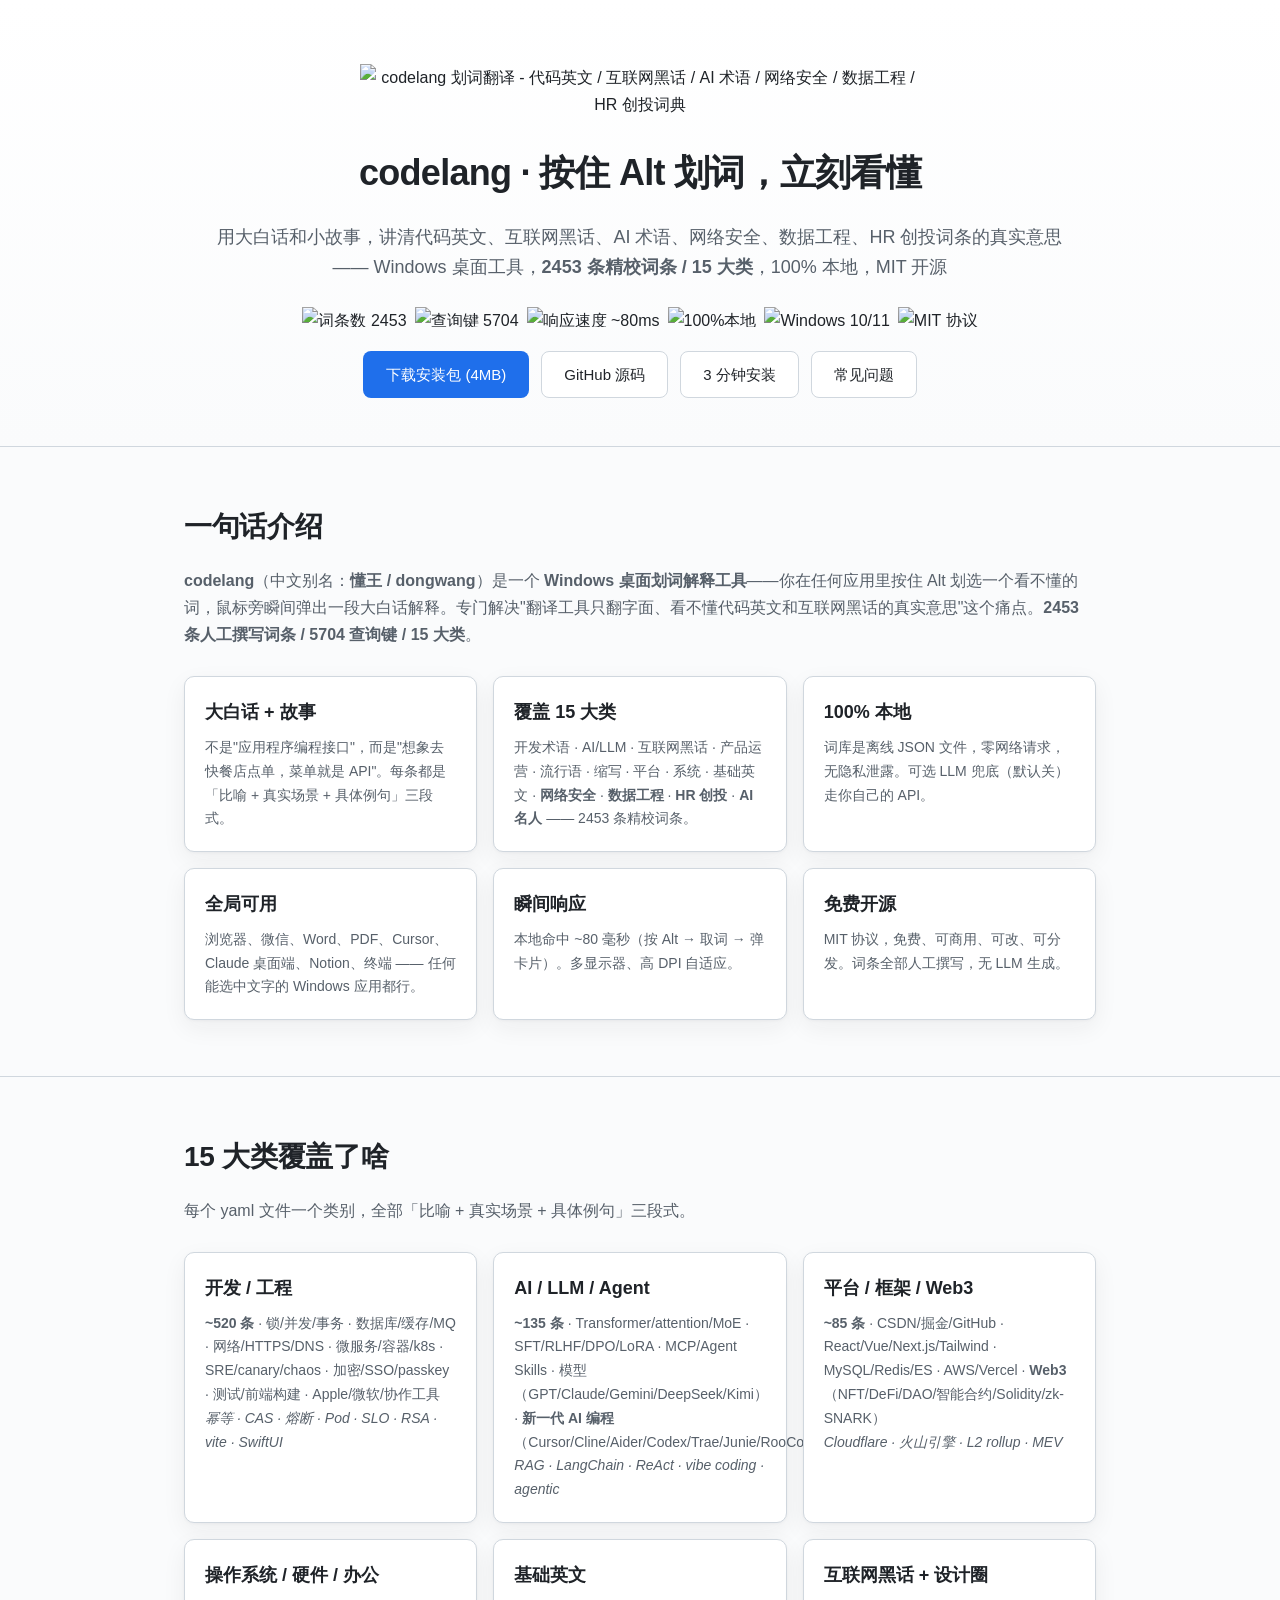
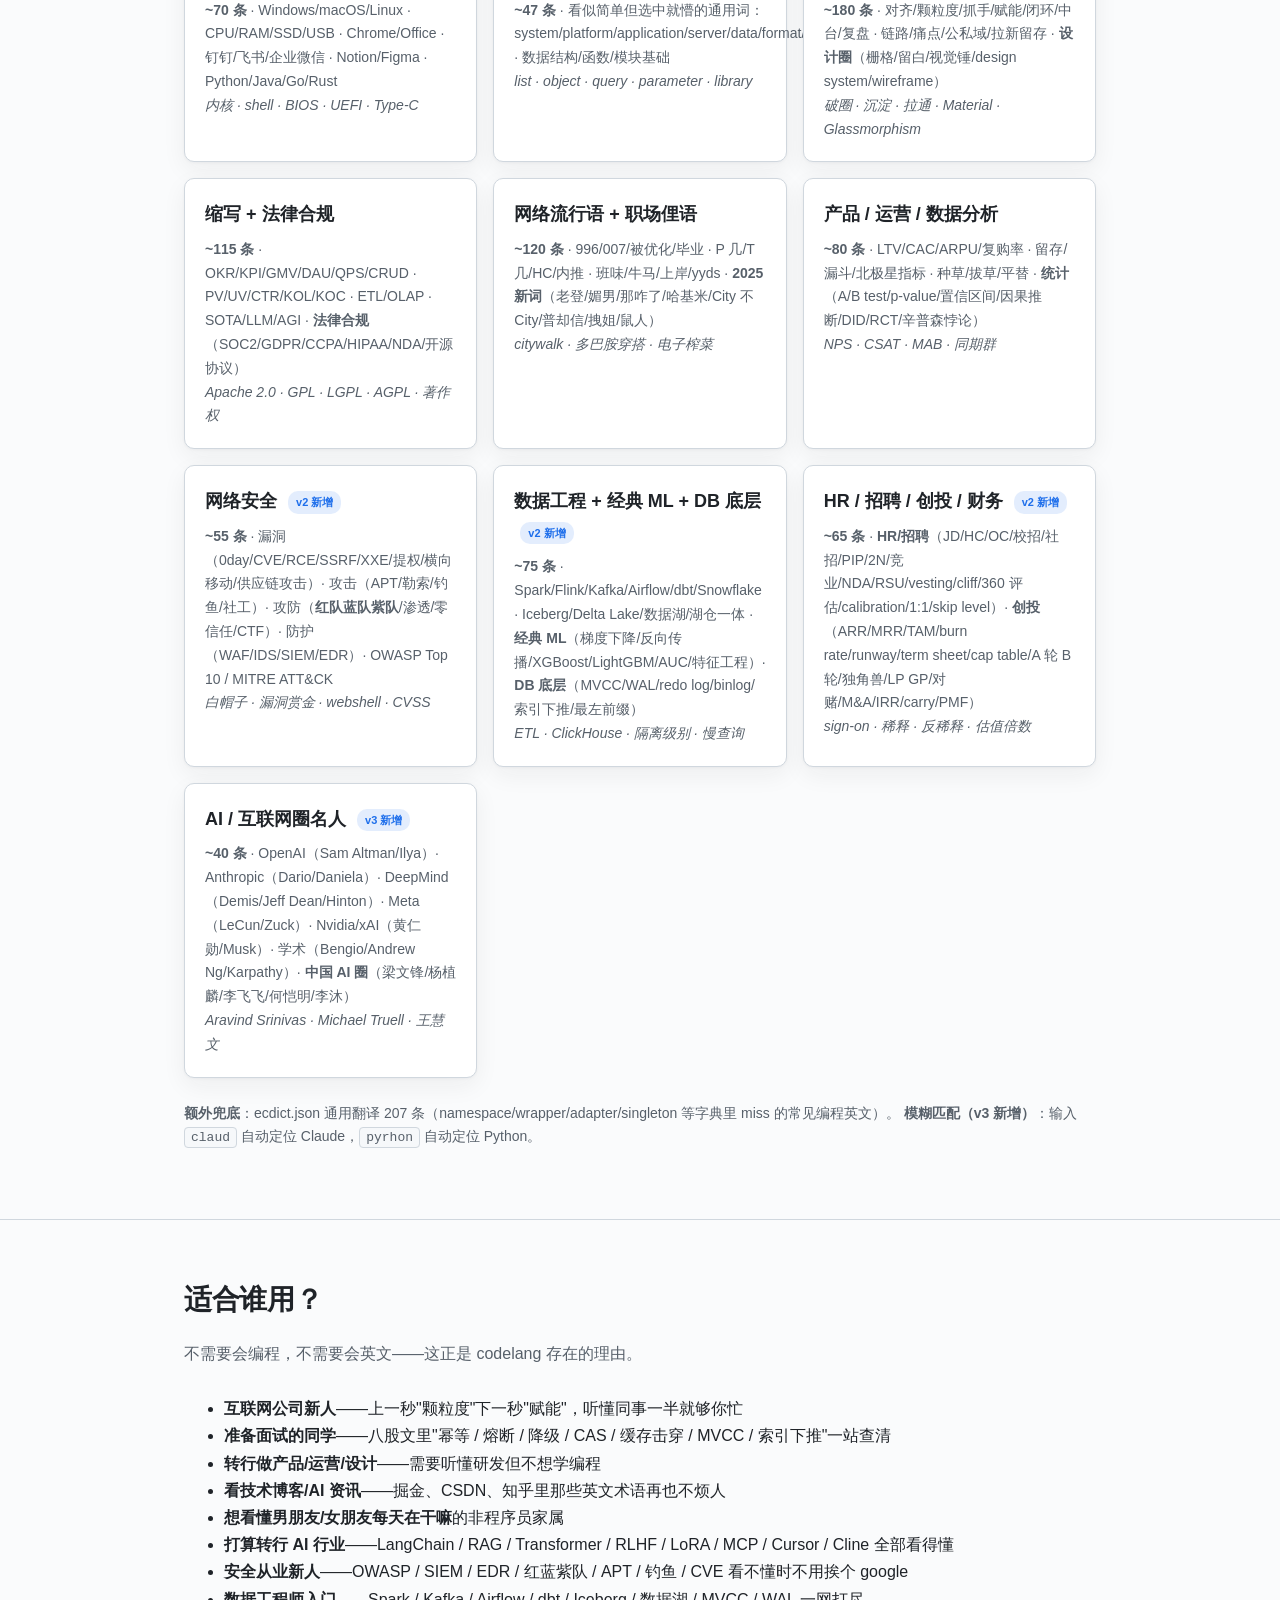
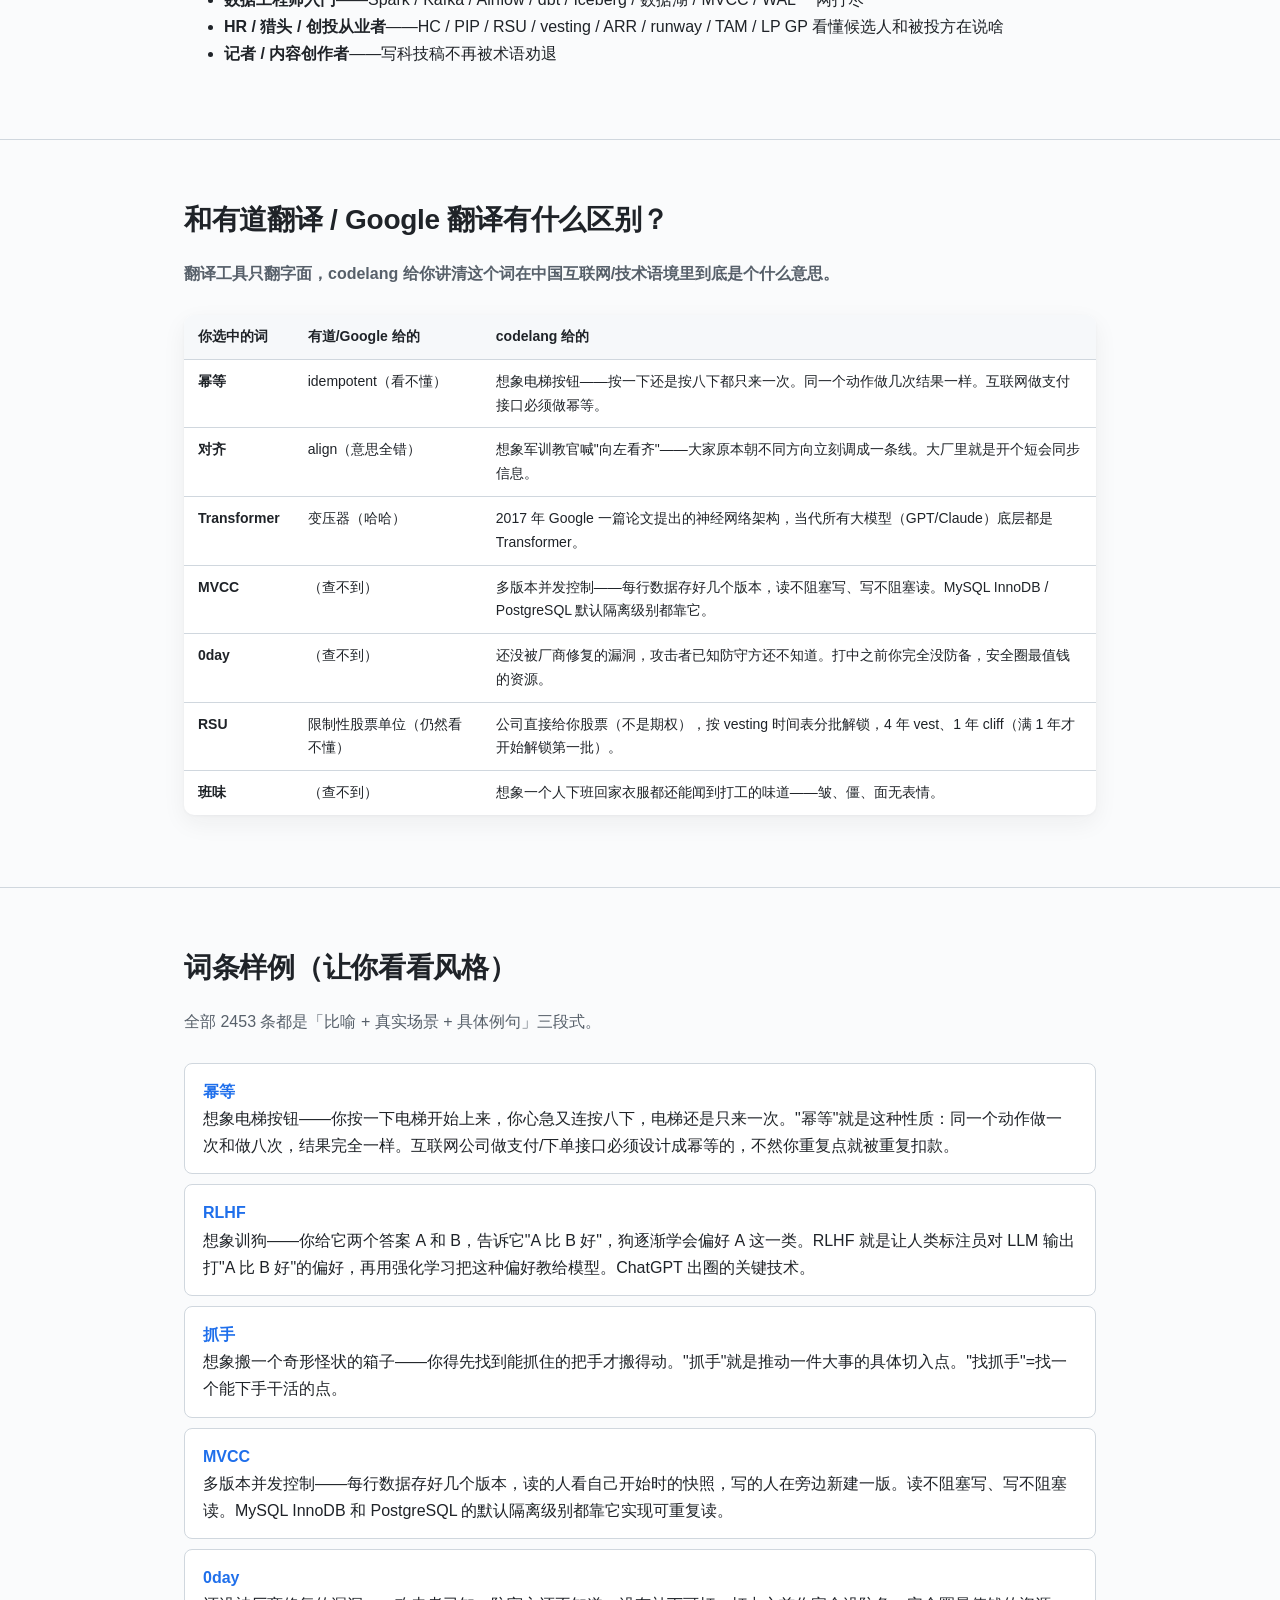
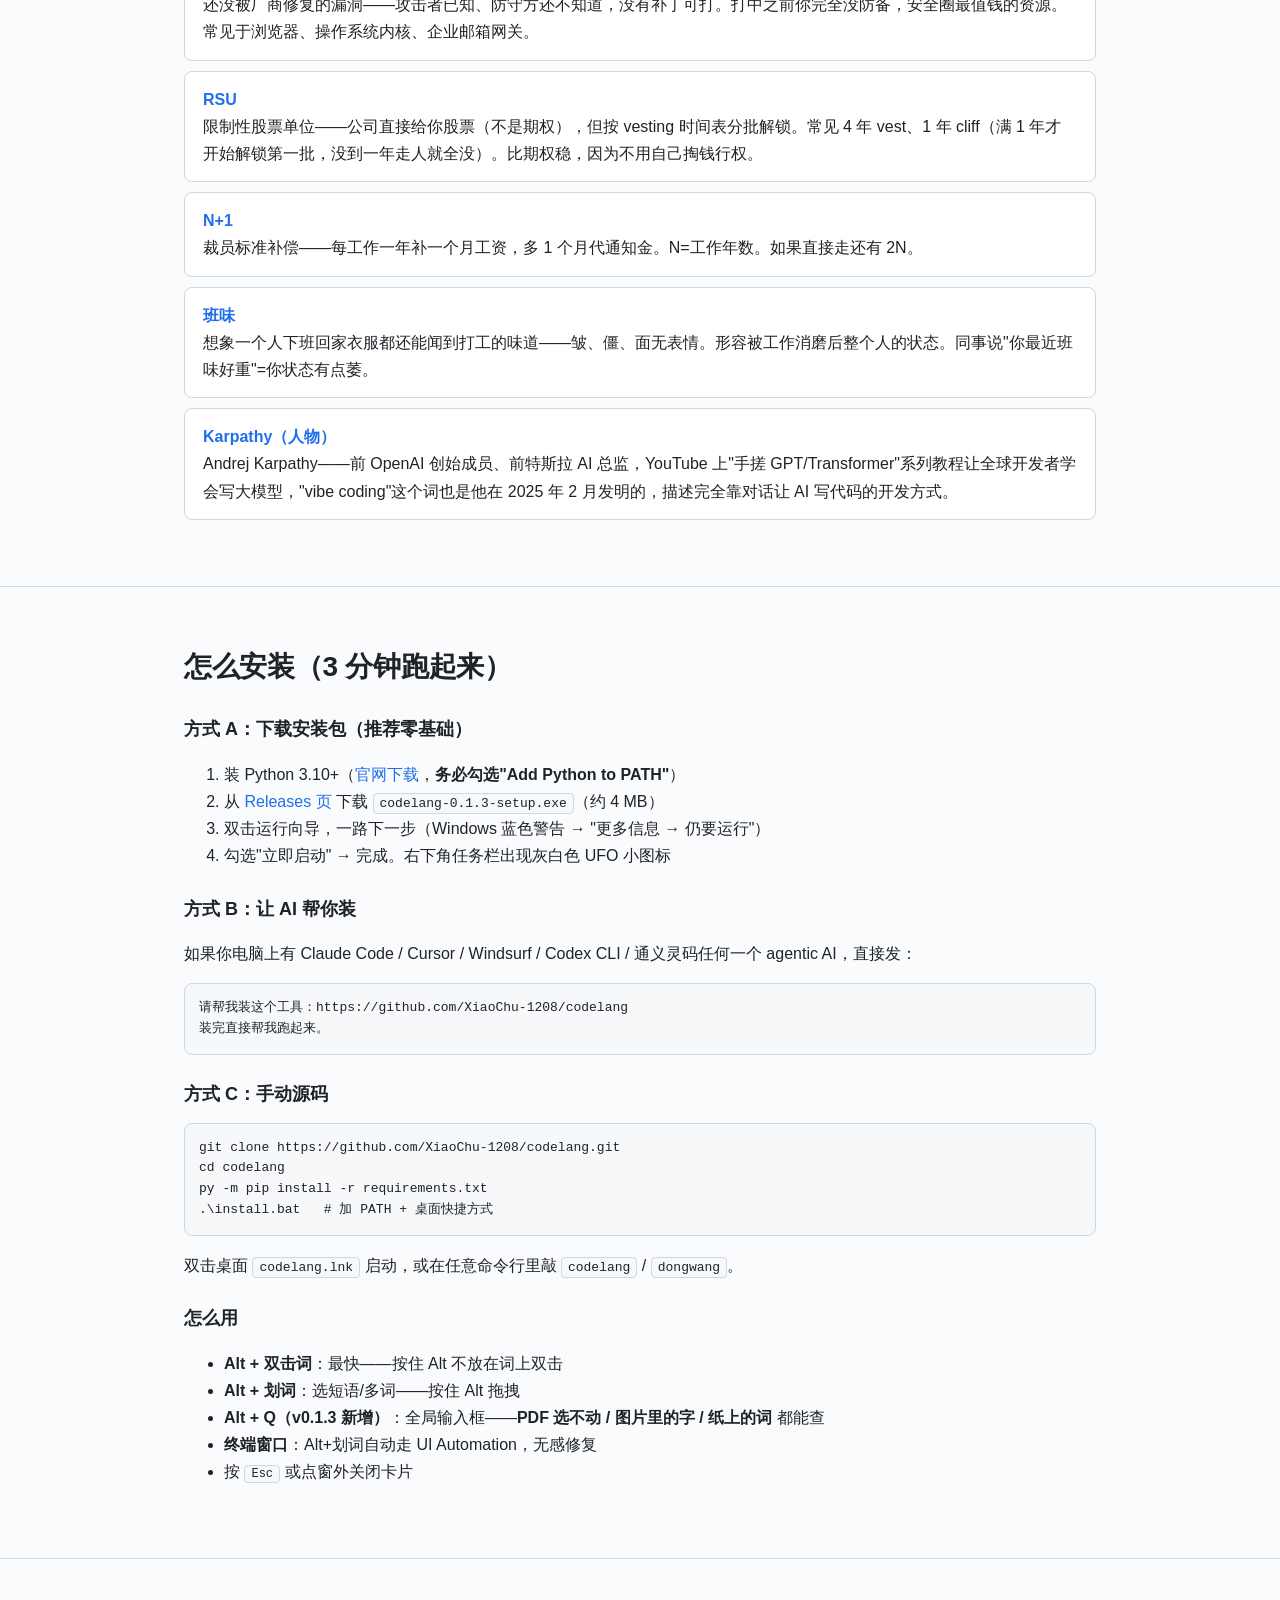
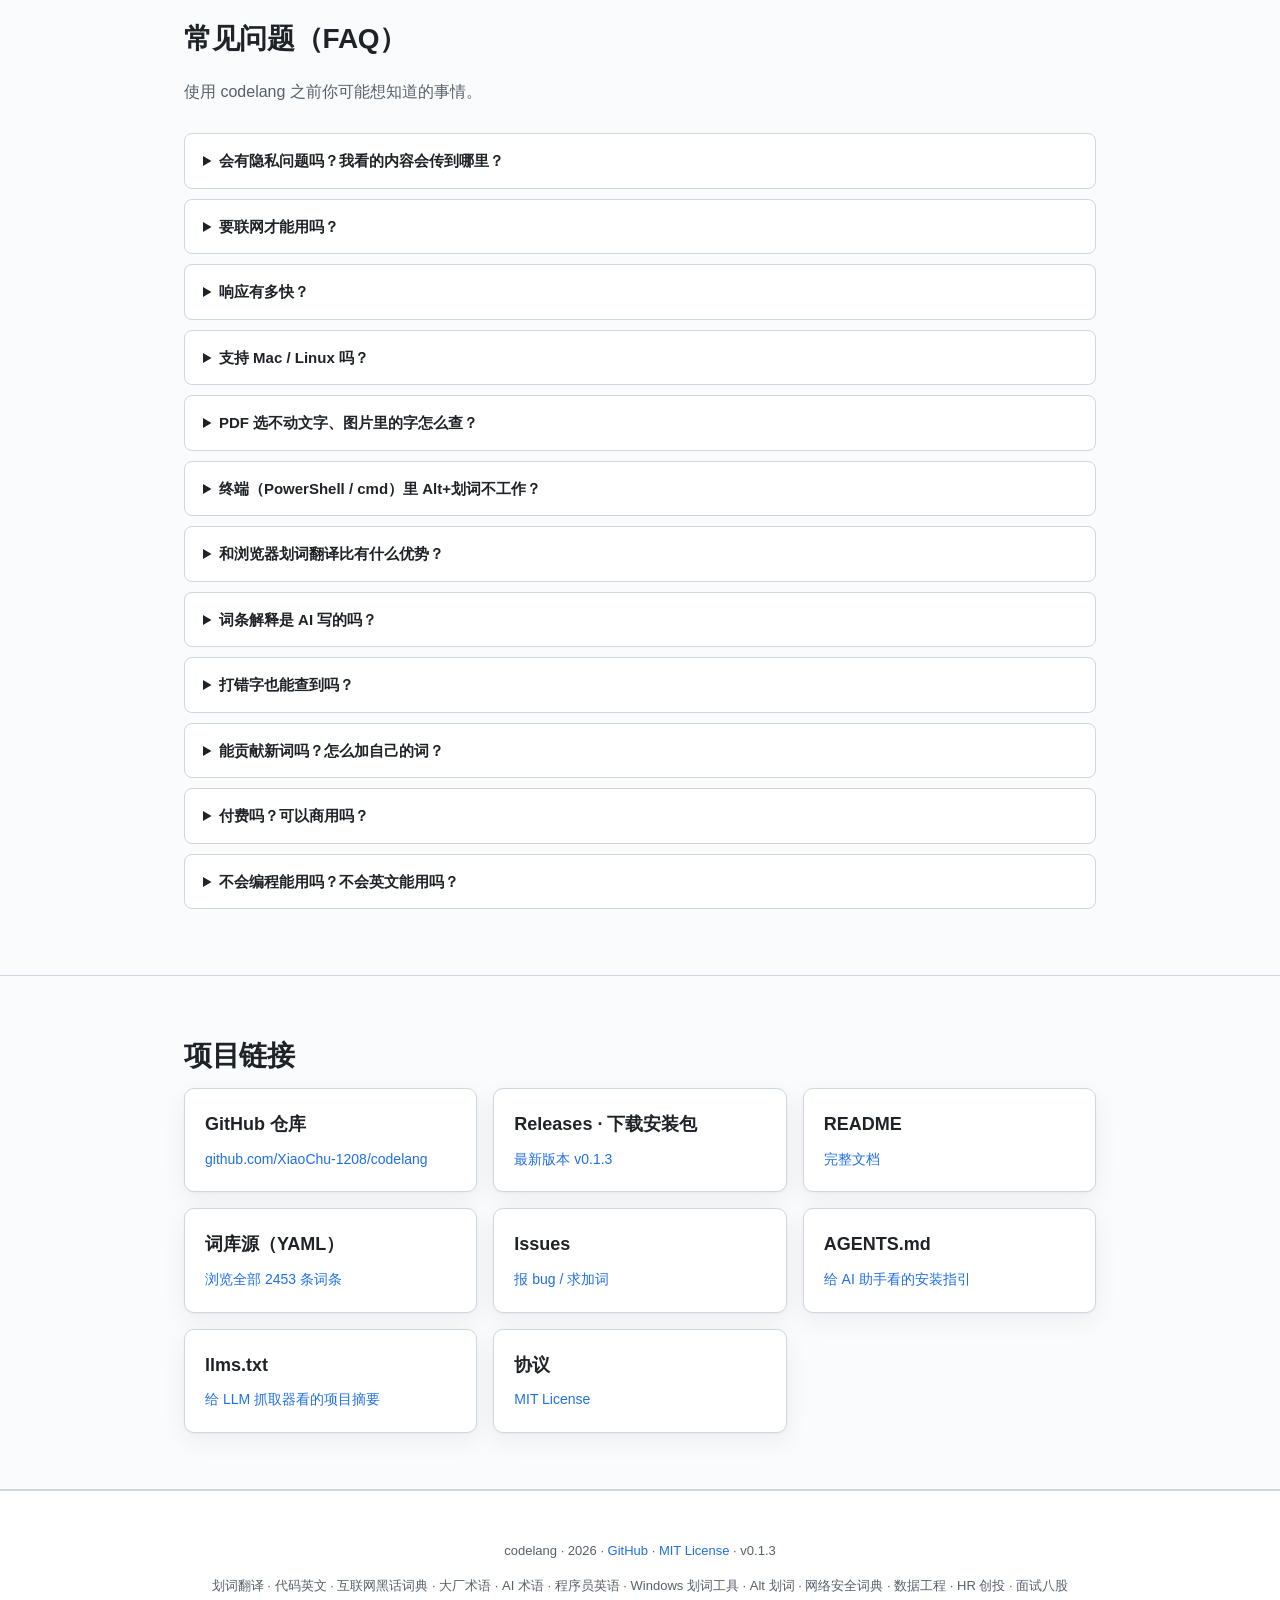
==== commit ea7c3b7b: "feat(dict): 补齐 git 基操 + 邮件会议高频词 抽查发现 main / recap / pull / push / fetch / clone 等基础常用词漏了—— 补一批 32 条到" ====
--- a/docs/index.html
+++ b/docs/index.html
@@ -5,8 +5,8 @@
   <meta name="viewport" content="width=device-width, initial-scale=1.0" />
 
   <!-- 基础 SEO -->
-  <title>codelang · Windows 划词解释工具 | 2421 条代码英文 / 互联网黑话 / AI 术语 / 网络安全 / 数据工程 / HR 创投词典</title>
-  <meta name="description" content="codelang 是一个开源 Windows 桌面划词解释工具——按住 Alt + 鼠标划词，立刻弹出大白话解释卡片。2421 条人工撰写词条 / 5615 查询键，覆盖 15 大类：代码英文、AI/LLM、互联网黑话、面试八股、产品运营、网络安全、数据工程、HR 招聘、创投财务、AI 名人、网络流行语。100% 本地，零网络请求，MIT 协议免费开源。" />
+  <title>codelang · Windows 划词解释工具 | 2453 条代码英文 / 互联网黑话 / AI 术语 / 网络安全 / 数据工程 / HR 创投词典</title>
+  <meta name="description" content="codelang 是一个开源 Windows 桌面划词解释工具——按住 Alt + 鼠标划词，立刻弹出大白话解释卡片。2453 条人工撰写词条 / 5704 查询键，覆盖 15 大类：代码英文、AI/LLM、互联网黑话、面试八股、产品运营、网络安全、数据工程、HR 招聘、创投财务、AI 名人、网络流行语。100% 本地，零网络请求，MIT 协议免费开源。" />
   <meta name="keywords" content="划词翻译,代码英文,互联网黑话词典,大厂术语,程序员英语,AI 术语,LLM 术语,大模型术语,八股文,面试术语,中文 IT 词典,大白话编程,桌面划词工具,Windows 划词工具,Alt 划词,鼠标划词,术语词典,Transformer 是什么,RAG 是什么,幂等是什么,对齐是什么,颗粒度是什么,抓手是什么,班味,牛马,OKR,KPI,LGTM,LoRA,RLHF,MCP,vibe coding,Cursor,Claude Code,Cline,Aider,网络安全词典,0day,CVE,APT,OWASP,红队蓝队,SIEM,EDR,MVCC,WAL,binlog,数据工程,Spark,Kafka,Airflow,XGBoost,数据湖,HR 词典,RSU,vesting,cliff,ARR,runway,TAM,独角兽,PMF,创投术语,老登,媚男,那咋了,哈基米,City 不 City,Karpathy,Sam Altman,梁文锋,何恺明,code dictionary,jargon translator,Chinese tech glossary,cybersecurity glossary,data engineering glossary" />
   <meta name="author" content="XiaoChu-1208" />
   <meta name="robots" content="index, follow, max-snippet:-1, max-image-preview:large, max-video-preview:-1" />
@@ -17,8 +17,8 @@
   <!-- Open Graph（微信/QQ/Facebook/LinkedIn 分享卡） -->
   <meta property="og:type" content="website" />
   <meta property="og:site_name" content="codelang" />
-  <meta property="og:title" content="codelang · 按住 Alt 划词，2421 条大白话词条秒懂代码英文、互联网黑话、AI 术语" />
-  <meta property="og:description" content="Windows 桌面划词解释工具。2421 条精校词条 / 5615 查询键 / 15 大类，覆盖代码、AI、黑话、面试、安全、数据、HR、创投、流行语。100% 本地，开源 MIT。" />
+  <meta property="og:title" content="codelang · 按住 Alt 划词，2453 条大白话词条秒懂代码英文、互联网黑话、AI 术语" />
+  <meta property="og:description" content="Windows 桌面划词解释工具。2453 条精校词条 / 5704 查询键 / 15 大类，覆盖代码、AI、黑话、面试、安全、数据、HR、创投、流行语。100% 本地，开源 MIT。" />
   <meta property="og:url" content="https://xiaochu-1208.github.io/codelang/" />
   <meta property="og:image" content="https://raw.githubusercontent.com/XiaoChu-1208/codelang/main/assets/logo/banner-hero.png" />
   <meta property="og:image:width" content="1200" />
@@ -29,8 +29,8 @@
 
   <!-- Twitter Card -->
   <meta name="twitter:card" content="summary_large_image" />
-  <meta name="twitter:title" content="codelang · 按住 Alt 划词，2421 条大白话词条秒懂代码英文、互联网黑话、AI 术语" />
-  <meta name="twitter:description" content="Windows 桌面划词解释工具。2421 条精校词条 / 15 大类，覆盖代码、AI、黑话、面试、安全、数据、HR、创投。100% 本地。" />
+  <meta name="twitter:title" content="codelang · 按住 Alt 划词，2453 条大白话词条秒懂代码英文、互联网黑话、AI 术语" />
+  <meta name="twitter:description" content="Windows 桌面划词解释工具。2453 条精校词条 / 15 大类，覆盖代码、AI、黑话、面试、安全、数据、HR、创投。100% 本地。" />
   <meta name="twitter:image" content="https://raw.githubusercontent.com/XiaoChu-1208/codelang/main/assets/logo/banner-hero.png" />
   <meta name="twitter:image:alt" content="codelang — 划词解释代码英文、互联网黑话、AI 术语" />
 
@@ -62,12 +62,12 @@
     "sameAs": ["https://github.com/XiaoChu-1208/codelang", "https://xiaochu-1208.github.io/codelang/"],
     "license": "https://opensource.org/licenses/MIT",
     "inLanguage": ["zh-CN", "en"],
-    "description": "一个用大白话和小故事，给你解释代码英文、互联网黑话、AI 术语、网络安全、数据工程、HR 创投词条的 Windows 桌面小工具。按住 Alt + 鼠标划词，立刻弹出解释卡片。2421 条人工撰写词条 / 5615 查询键 / 15 大类，100% 本地查询，MIT 协议开源免费。",
+    "description": "一个用大白话和小故事，给你解释代码英文、互联网黑话、AI 术语、网络安全、数据工程、HR 创投词条的 Windows 桌面小工具。按住 Alt + 鼠标划词，立刻弹出解释卡片。2453 条人工撰写词条 / 5704 查询键 / 15 大类，100% 本地查询，MIT 协议开源免费。",
     "featureList": [
       "Alt + 鼠标划词全局触发（任意 Windows 窗口）",
       "Alt + 双击词（单词最快触发方式）",
       "Alt + Q 全局输入框（PDF/图片/纸上的词都能查）",
-      "2421 条人工撰写词条 / 5615 个查询键 / 15 大类",
+      "2453 条人工撰写词条 / 5704 个查询键 / 15 大类",
       "15 大类覆盖：开发术语、AI/LLM、互联网黑话、产品运营、流行语、缩写、平台、系统、基础英文、网络安全、数据工程、HR 创投、AI 名人",
       "100% 本地查询，无网络请求，无隐私泄露",
       "可选 LLM 兜底（Anthropic Claude / OpenAI）",
@@ -97,7 +97,7 @@
         "name": "codelang 是什么？",
         "acceptedAnswer": {
           "@type": "Answer",
-          "text": "codelang（中文别名：懂王 / dongwang）是一个开源的 Windows 桌面划词解释工具。在任何 Windows 应用里（浏览器、微信、Word、PDF、Cursor、Claude 桌面端、终端）按住 Alt 键 + 鼠标划词，鼠标旁立刻弹出大白话解释卡片。专门用比喻和故事讲清代码英文、互联网黑话、AI 术语、网络安全、数据工程、HR 创投词条的真实意思。收录 2421 条人工撰写词条 / 5615 查询键 / 15 大类，100% 本地查询，MIT 协议免费开源。"
+          "text": "codelang（中文别名：懂王 / dongwang）是一个开源的 Windows 桌面划词解释工具。在任何 Windows 应用里（浏览器、微信、Word、PDF、Cursor、Claude 桌面端、终端）按住 Alt 键 + 鼠标划词，鼠标旁立刻弹出大白话解释卡片。专门用比喻和故事讲清代码英文、互联网黑话、AI 术语、网络安全、数据工程、HR 创投词条的真实意思。收录 2453 条人工撰写词条 / 5704 查询键 / 15 大类，100% 本地查询，MIT 协议免费开源。"
         }
       },
       {
@@ -121,7 +121,7 @@
         "name": "需要会编程才能用吗？不会英文能用吗？",
         "acceptedAnswer": {
           "@type": "Answer",
-          "text": "完全不需要。所有 2421 条解释都用大白话 + 生活比喻——比如 API 不会说“应用程序编程接口”而是“想象去快餐店点单，菜单就是 API”；MVCC 不会说“多版本并发控制”而是“图书馆里你看的是你借出来那本，别人在旁边复印新版，互不打扰”。产品经理、运营、设计师、HR、家属、记者都能用。"
+          "text": "完全不需要。所有 2453 条解释都用大白话 + 生活比喻——比如 API 不会说“应用程序编程接口”而是“想象去快餐店点单，菜单就是 API”；MVCC 不会说“多版本并发控制”而是“图书馆里你看的是你借出来那本，别人在旁边复印新版，互不打扰”。产品经理、运营、设计师、HR、家属、记者都能用。"
         }
       },
       {
@@ -166,7 +166,7 @@
       },
       {
         "@type": "Question",
-        "name": "覆盖哪些类别？2421 条词具体分布如何？",
+        "name": "覆盖哪些类别？2453 条词具体分布如何？",
         "acceptedAnswer": {
           "@type": "Answer",
           "text": "15 大类：开发/工程概念（~520，含 K8s/SRE/加密/测试/前端构建）、AI/LLM（~135，含 Cursor/Cline/Aider/MCP）、平台框架数据库云 Web3（~85）、操作系统硬件办公（~70）、基础英文（~47）、互联网黑话+设计圈（~180）、缩写+法律合规（~115）、网络流行语+职场俚语（~120，含老登/媚男/那咋了/哈基米/City 不 City 等 2025 新词）、产品运营+数据分析（~80）、网络安全（~55，含 0day/CVE/红蓝紫队/OWASP/SIEM/EDR）、数据工程+经典 ML+数据库底层（~75，含 Spark/Kafka/MVCC/WAL/XGBoost）、HR 招聘+创投财务（~65，含 RSU/vesting/ARR/runway/TAM/独角兽）、AI 互联网圈名人（~40，含 Sam Altman/Karpathy/梁文锋/何恺明）。"
@@ -483,11 +483,11 @@
   <div class="container">
     <img src="https://raw.githubusercontent.com/XiaoChu-1208/codelang/main/assets/logo/banner-hero.png" alt="codelang 划词翻译 - 代码英文 / 互联网黑话 / AI 术语 / 网络安全 / 数据工程 / HR 创投词典" class="banner" />
     <h1>codelang · 按住 Alt 划词，立刻看懂</h1>
-    <p class="tagline">用大白话和小故事，讲清代码英文、互联网黑话、AI 术语、网络安全、数据工程、HR 创投词条的真实意思<br>—— Windows 桌面工具，<b>2421 条精校词条 / 15 大类</b>，100% 本地，MIT 开源</p>
+    <p class="tagline">用大白话和小故事，讲清代码英文、互联网黑话、AI 术语、网络安全、数据工程、HR 创投词条的真实意思<br>—— Windows 桌面工具，<b>2453 条精校词条 / 15 大类</b>，100% 本地，MIT 开源</p>
 
     <div class="badges">
-      <img alt="词条数 2421" src="https://img.shields.io/badge/词条-2421-blue">
-      <img alt="查询键 5615" src="https://img.shields.io/badge/查询键-5615-blue">
+      <img alt="词条数 2453" src="https://img.shields.io/badge/词条-2453-blue">
+      <img alt="查询键 5704" src="https://img.shields.io/badge/查询键-5704-blue">
       <img alt="响应速度 ~80ms" src="https://img.shields.io/badge/响应-~80ms-green">
       <img alt="100%本地" src="https://img.shields.io/badge/100%25-本地-orange">
       <img alt="Windows 10/11" src="https://img.shields.io/badge/Windows-10%20%7C%2011-blueviolet">
@@ -506,7 +506,7 @@
 <section id="tldr">
   <div class="container">
     <h2>一句话介绍</h2>
-    <p class="lead"><b>codelang</b>（中文别名：<b>懂王 / dongwang</b>）是一个 <b>Windows 桌面划词解释工具</b>——你在任何应用里按住 Alt 划选一个看不懂的词，鼠标旁瞬间弹出一段大白话解释。专门解决"翻译工具只翻字面、看不懂代码英文和互联网黑话的真实意思"这个痛点。<b>2421 条人工撰写词条 / 5615 查询键 / 15 大类</b>。</p>
+    <p class="lead"><b>codelang</b>（中文别名：<b>懂王 / dongwang</b>）是一个 <b>Windows 桌面划词解释工具</b>——你在任何应用里按住 Alt 划选一个看不懂的词，鼠标旁瞬间弹出一段大白话解释。专门解决"翻译工具只翻字面、看不懂代码英文和互联网黑话的真实意思"这个痛点。<b>2453 条人工撰写词条 / 5704 查询键 / 15 大类</b>。</p>
 
     <div class="grid">
       <div class="card">
@@ -515,7 +515,7 @@
       </div>
       <div class="card">
         <h3>覆盖 15 大类</h3>
-        <p>开发术语 · AI/LLM · 互联网黑话 · 产品运营 · 流行语 · 缩写 · 平台 · 系统 · 基础英文 · <b>网络安全</b> · <b>数据工程</b> · <b>HR 创投</b> · <b>AI 名人</b> —— 2421 条精校词条。</p>
+        <p>开发术语 · AI/LLM · 互联网黑话 · 产品运营 · 流行语 · 缩写 · 平台 · 系统 · 基础英文 · <b>网络安全</b> · <b>数据工程</b> · <b>HR 创投</b> · <b>AI 名人</b> —— 2453 条精校词条。</p>
       </div>
       <div class="card">
         <h3>100% 本地</h3>
@@ -673,7 +673,7 @@
 <section id="samples">
   <div class="container">
     <h2>词条样例（让你看看风格）</h2>
-    <p class="lead">全部 2421 条都是「比喻 + 真实场景 + 具体例句」三段式。</p>
+    <p class="lead">全部 2453 条都是「比喻 + 真实场景 + 具体例句」三段式。</p>
 
     <div class="term-sample">
       <b>幂等</b><br>
@@ -842,7 +842,7 @@
       </div>
       <div class="card">
         <h3>词库源（YAML）</h3>
-        <p><a href="https://github.com/XiaoChu-1208/codelang/tree/main/dict">浏览全部 2421 条词条</a></p>
+        <p><a href="https://github.com/XiaoChu-1208/codelang/tree/main/dict">浏览全部 2453 条词条</a></p>
       </div>
       <div class="card">
         <h3>Issues</h3>
